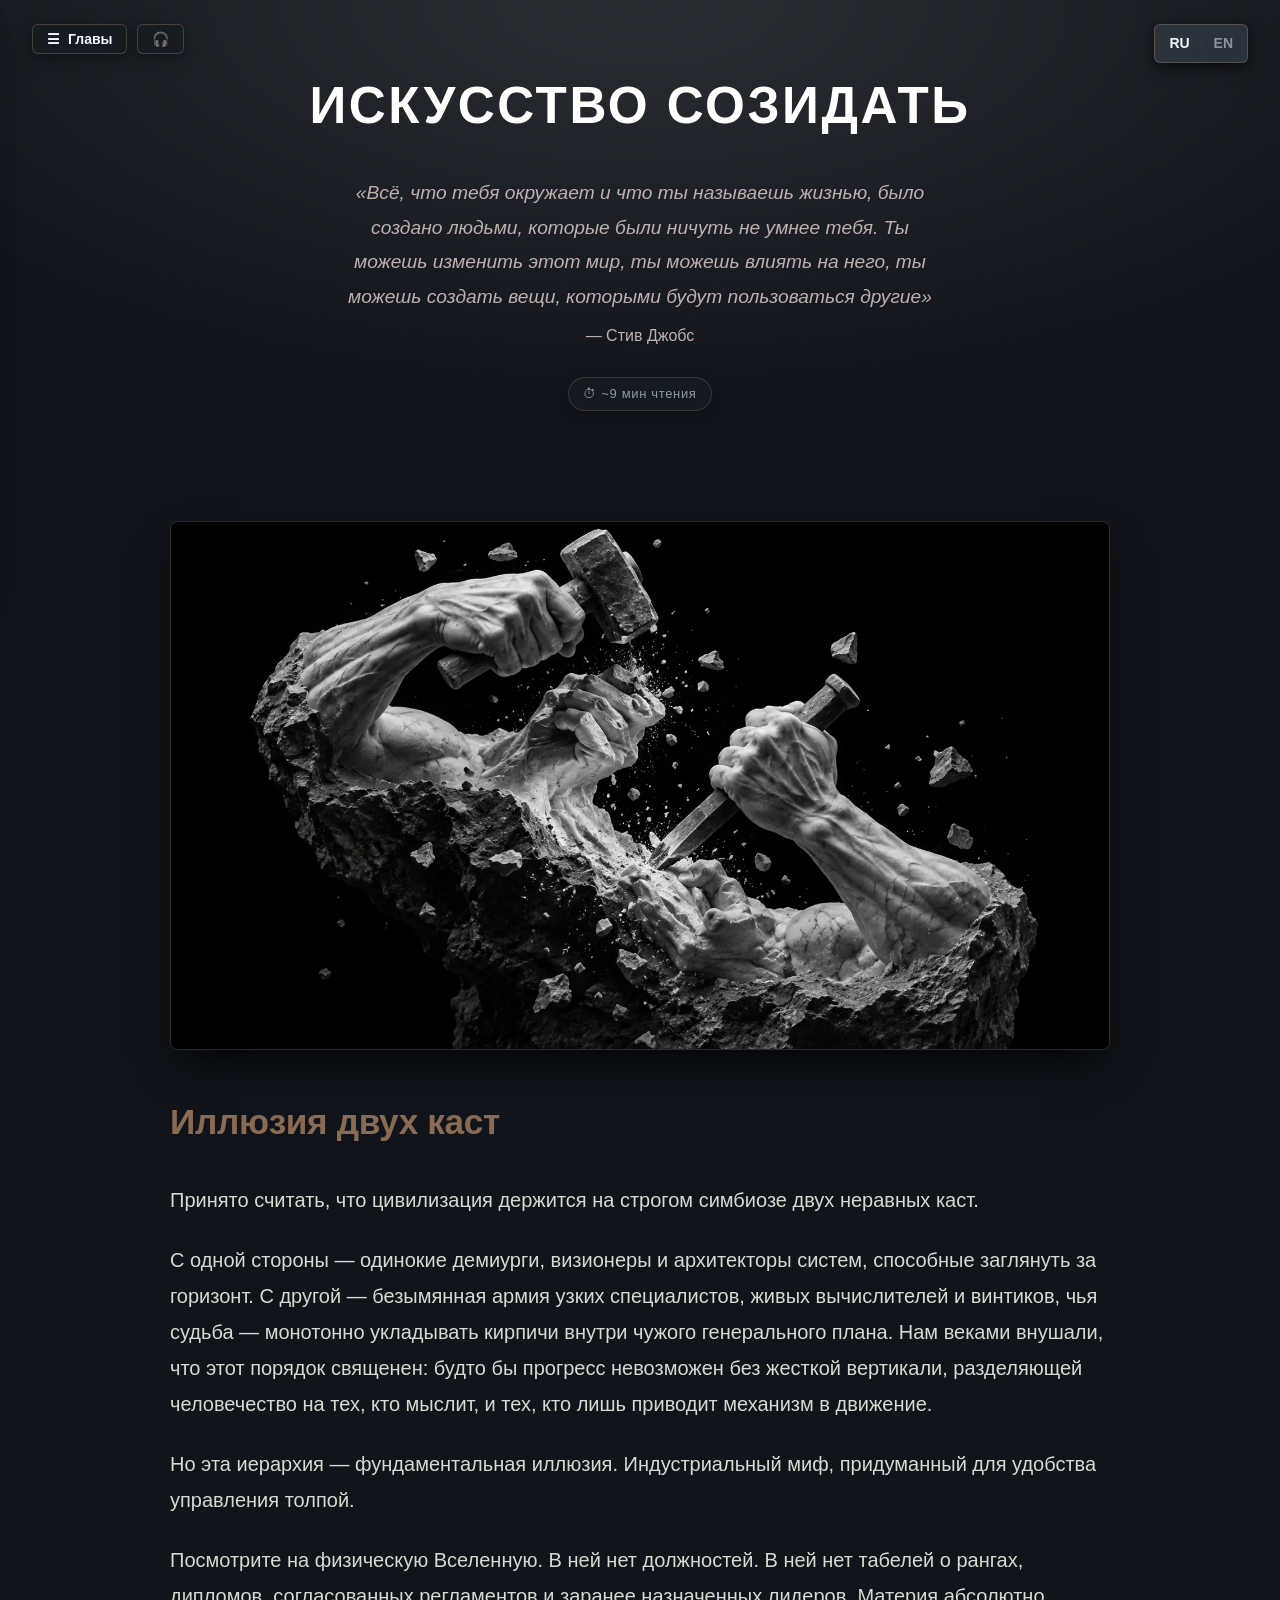
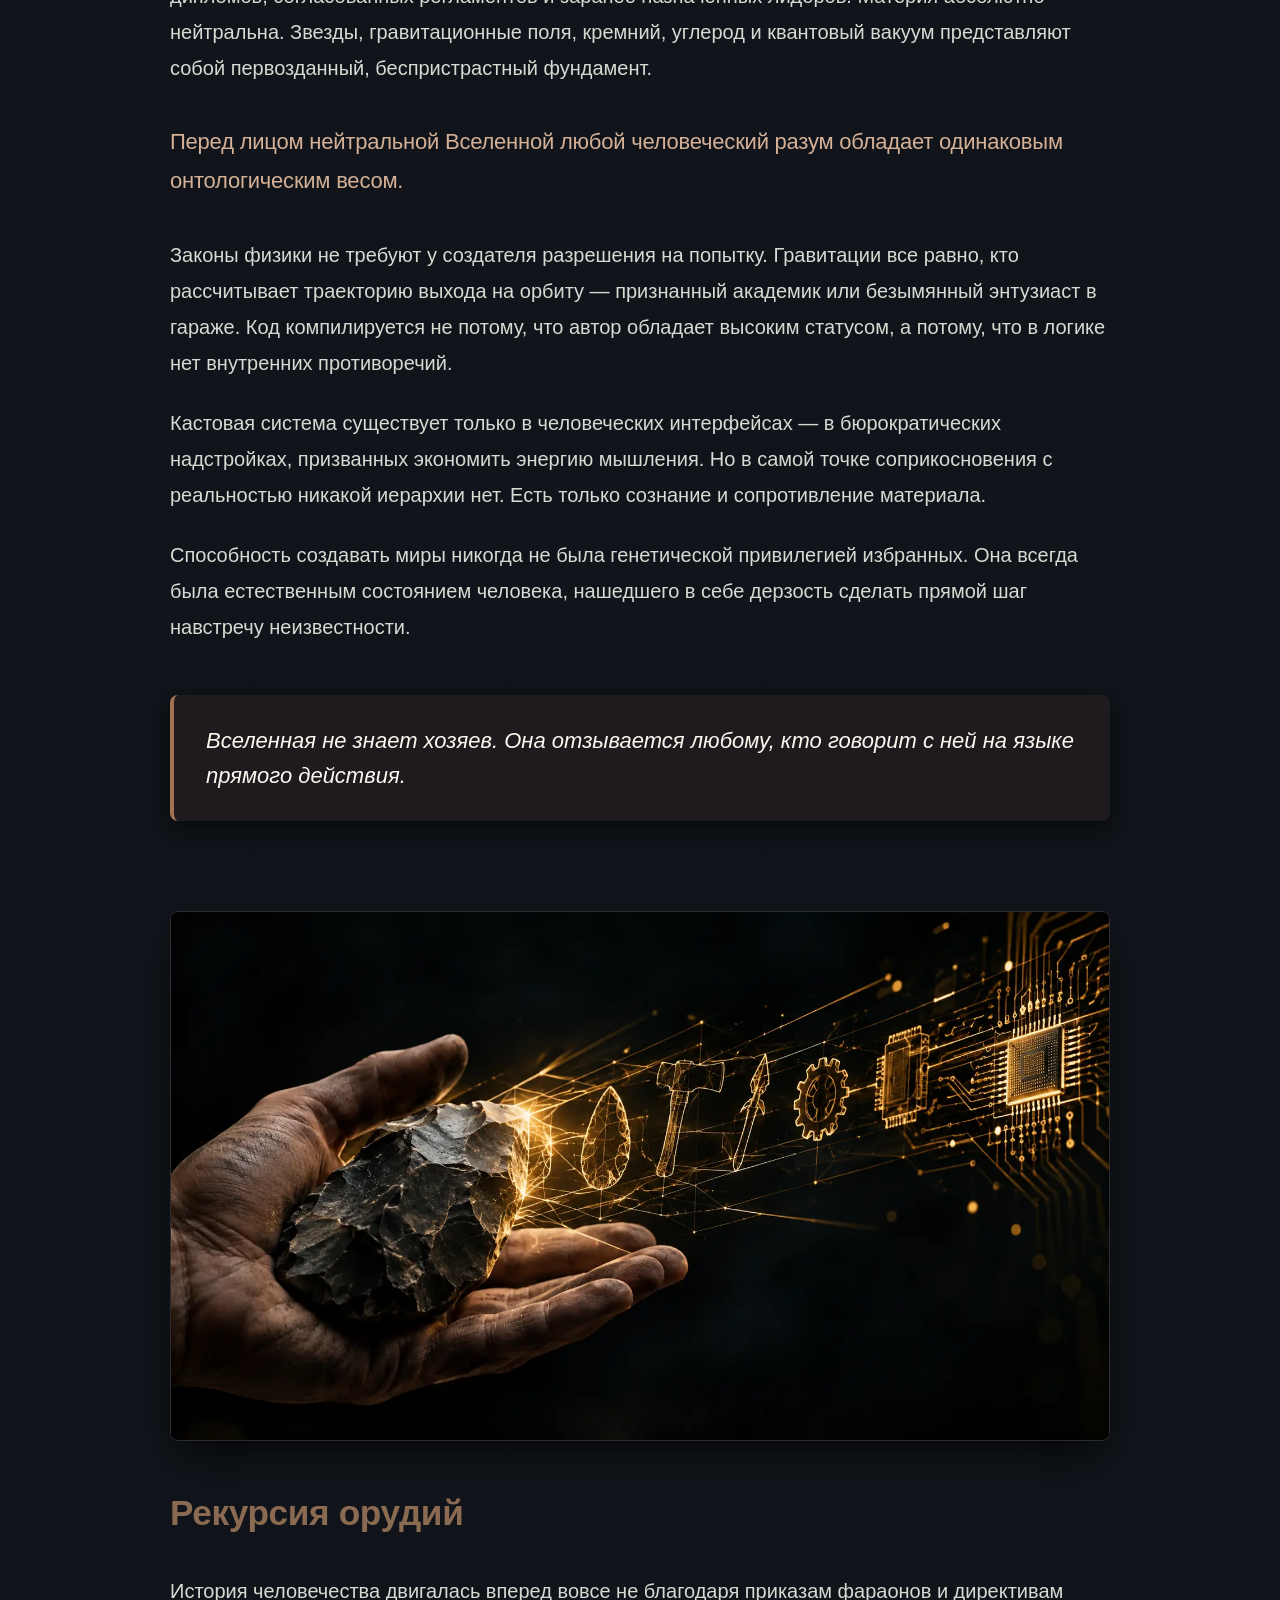
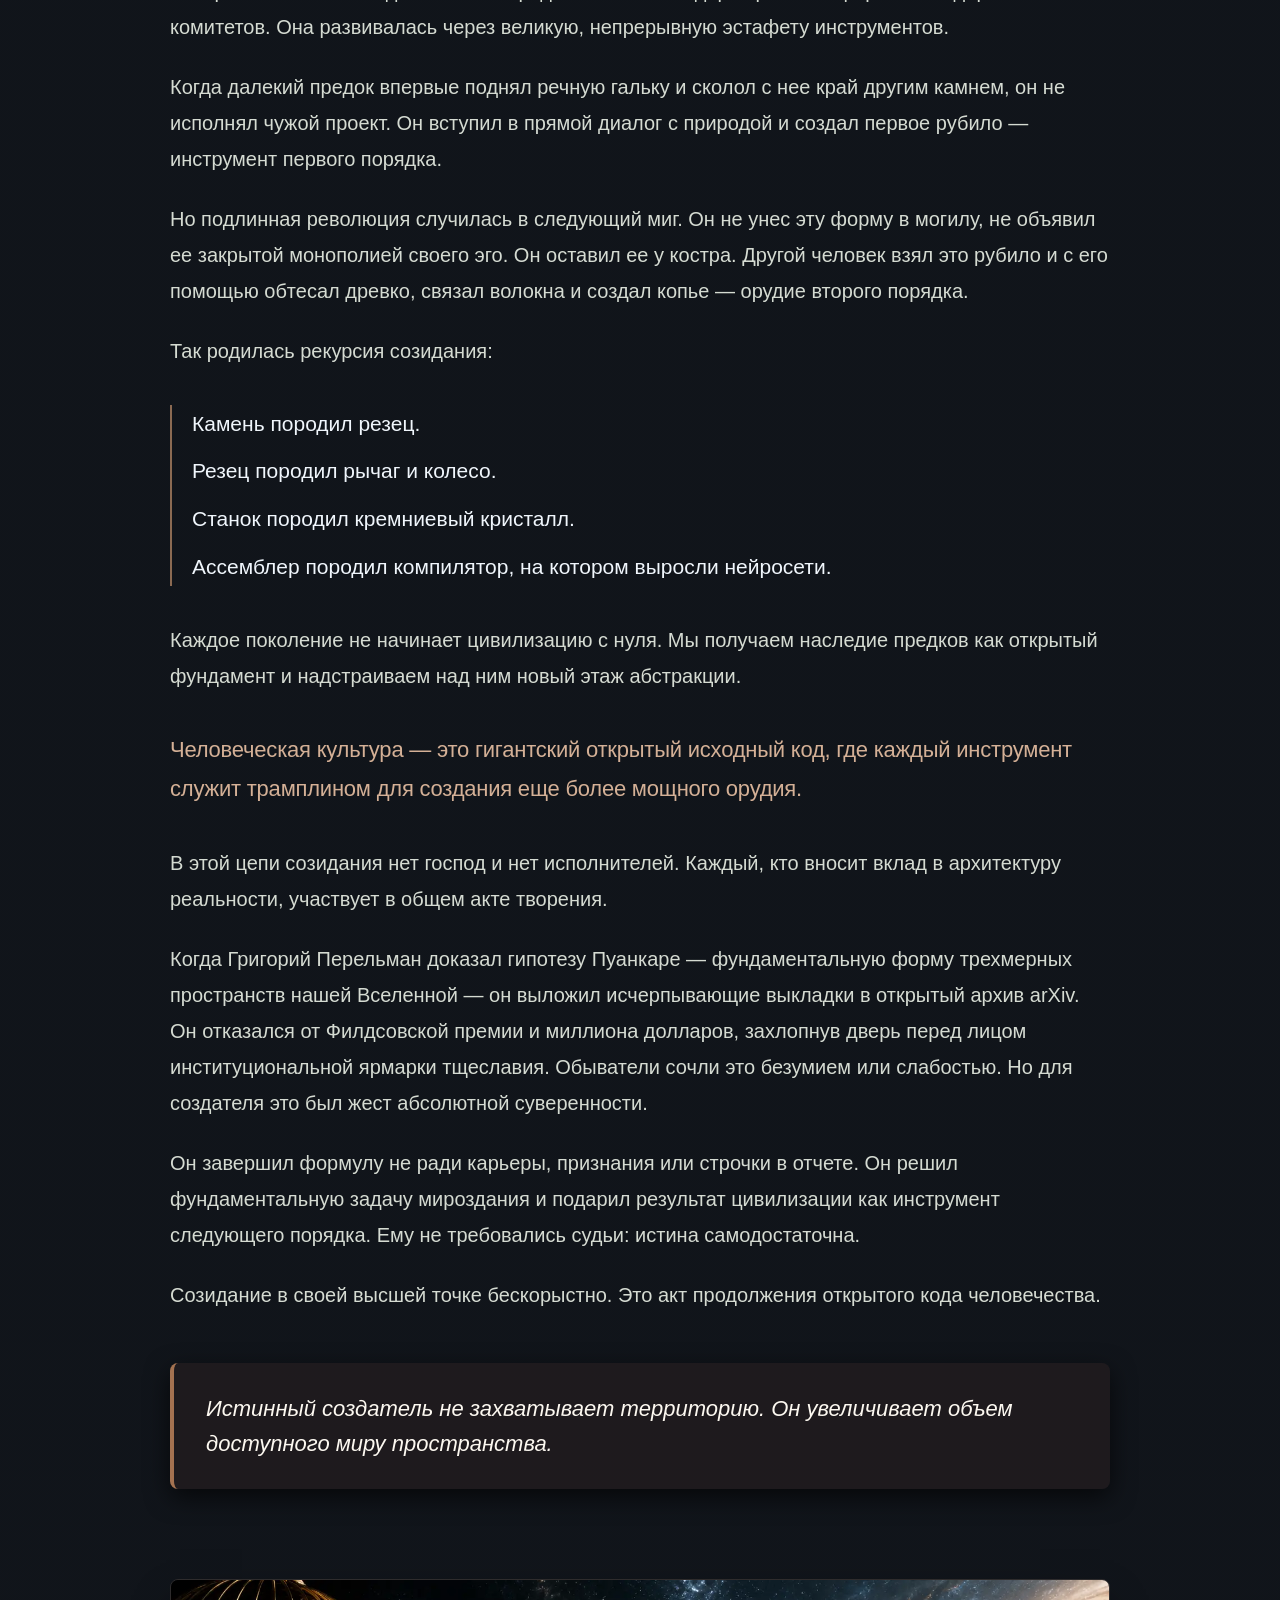
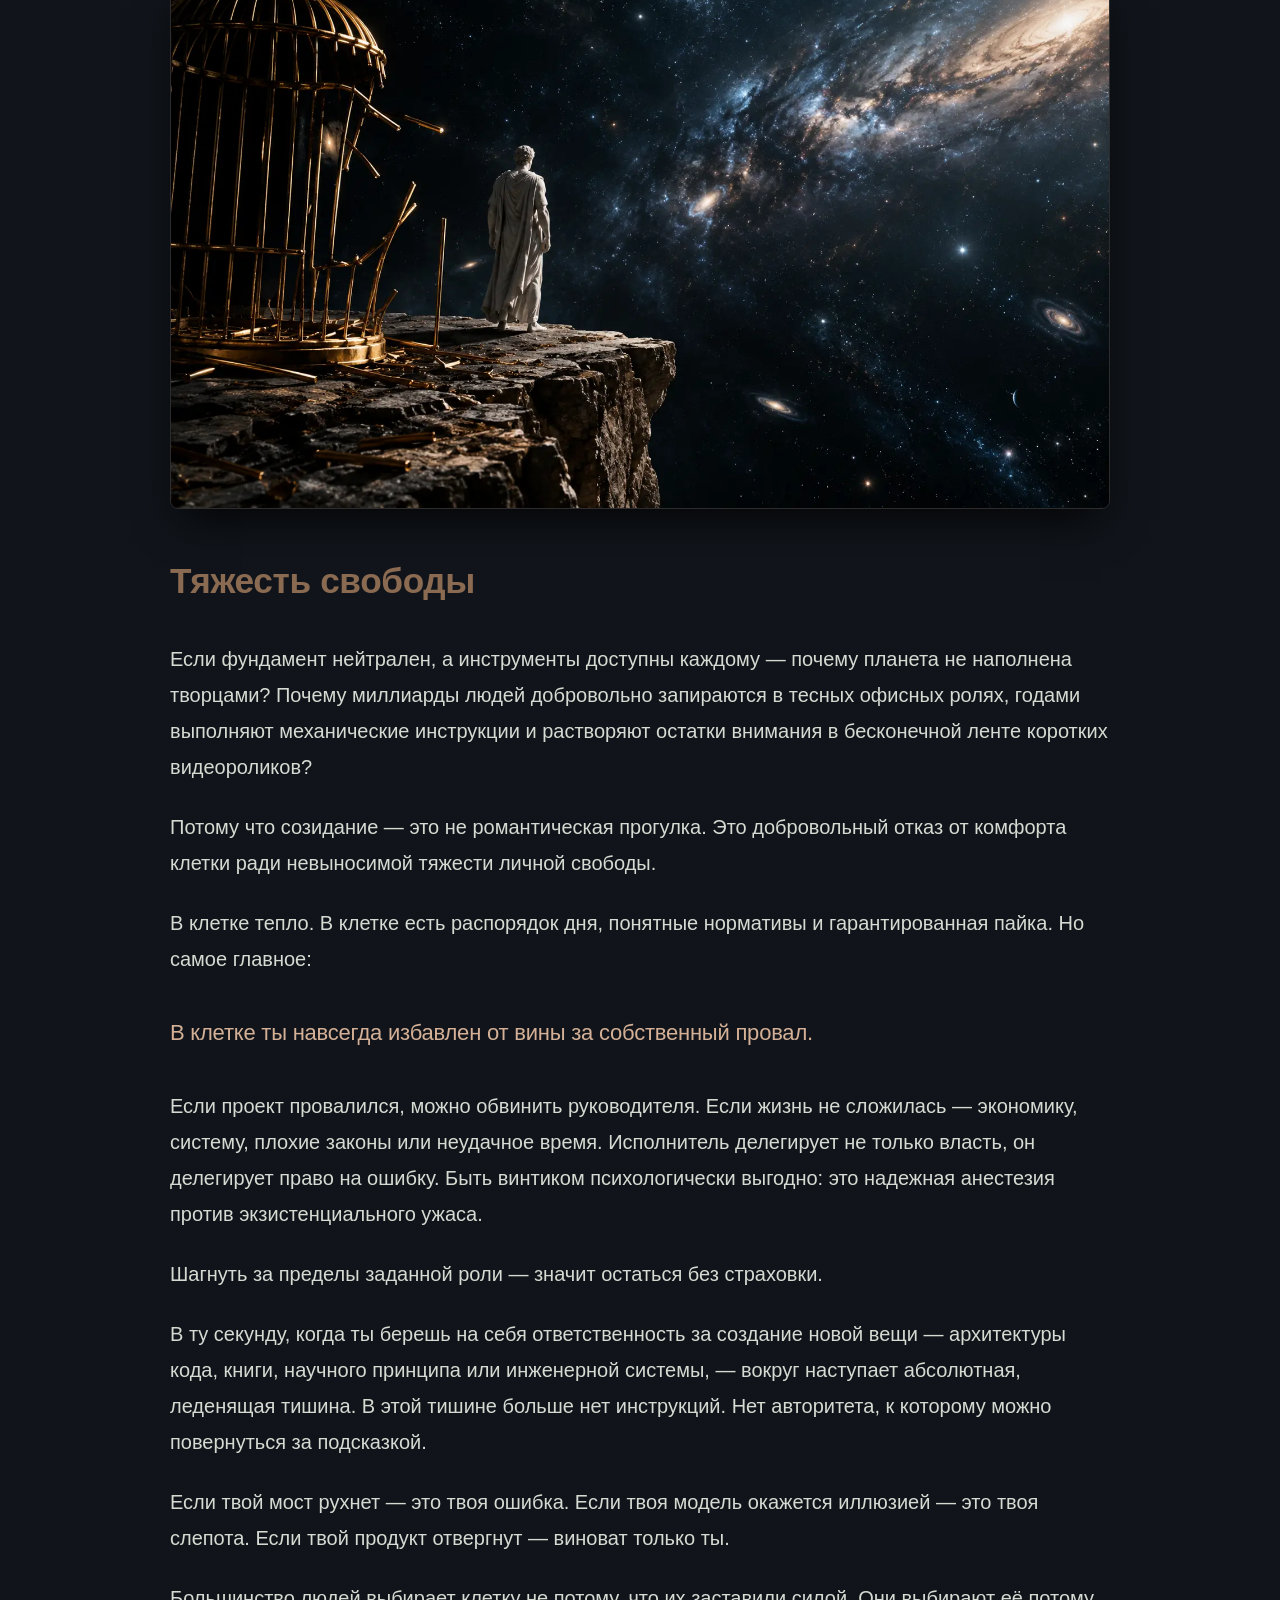
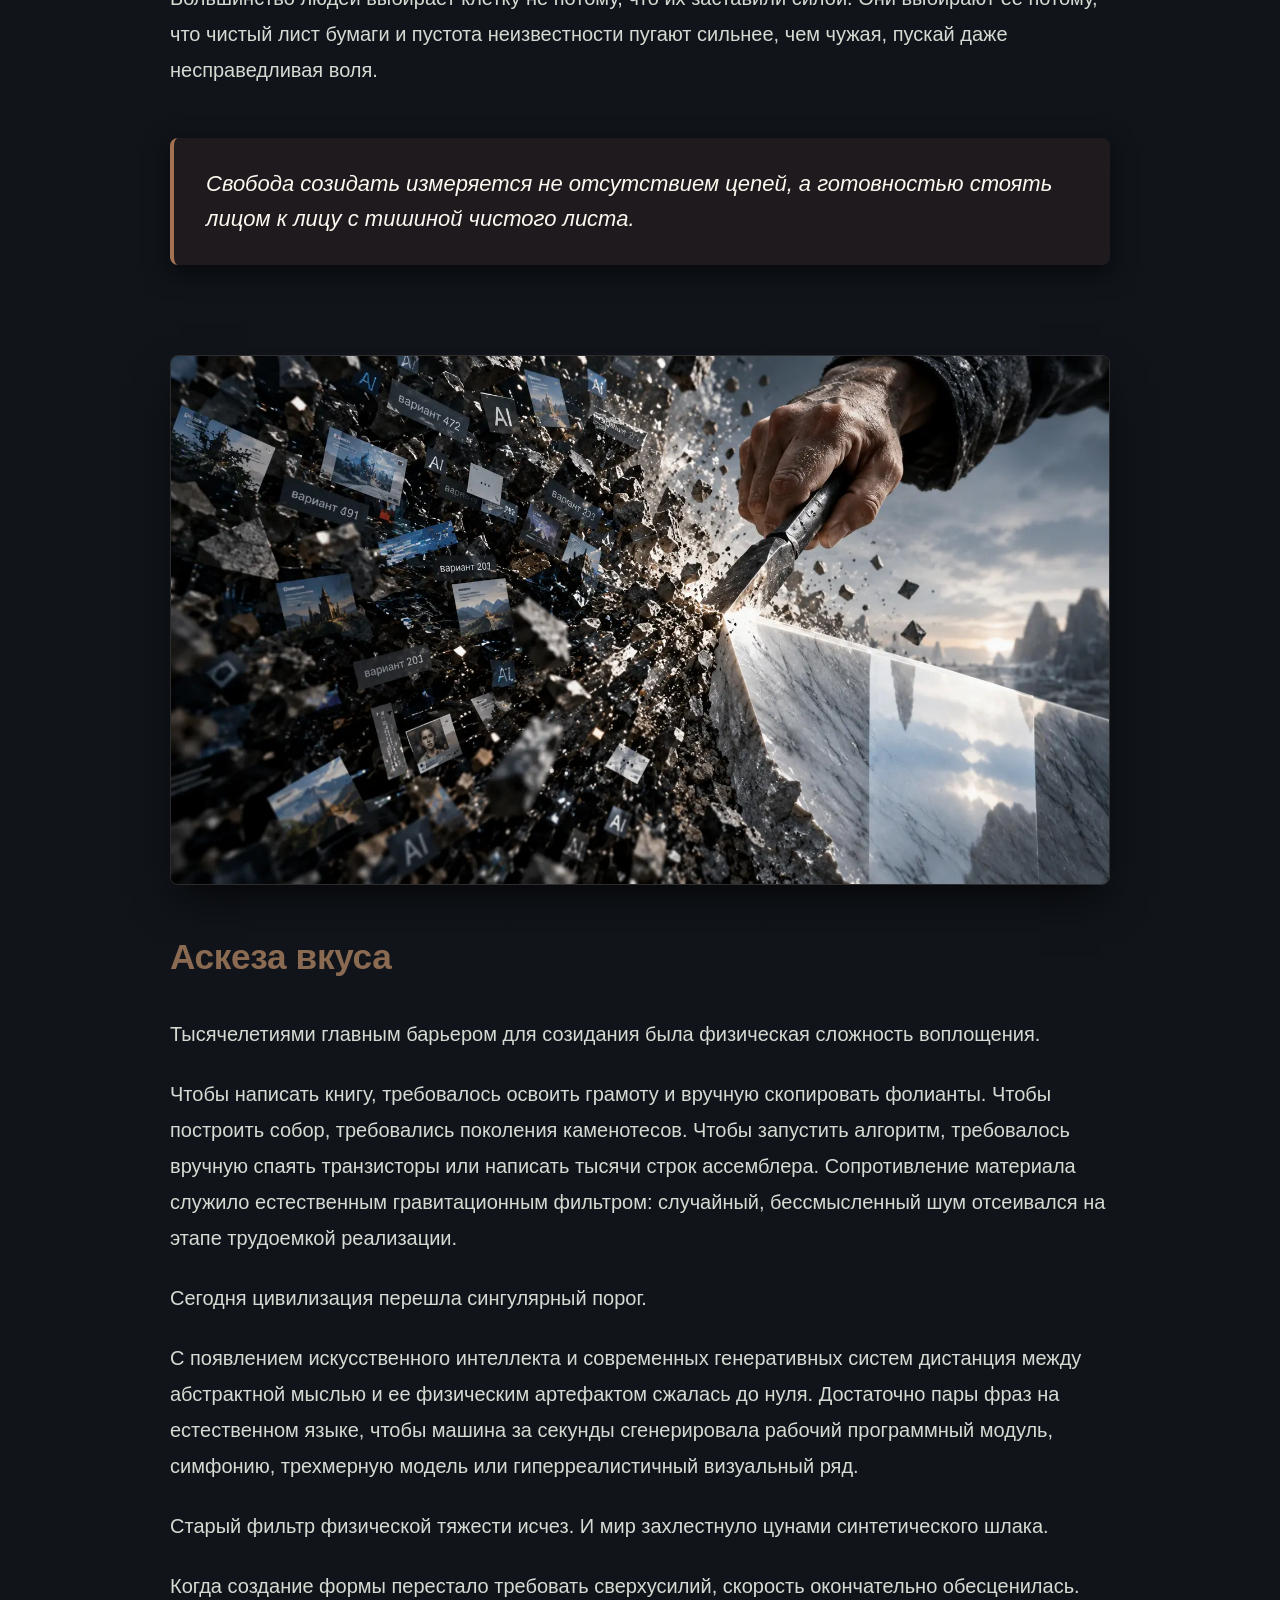
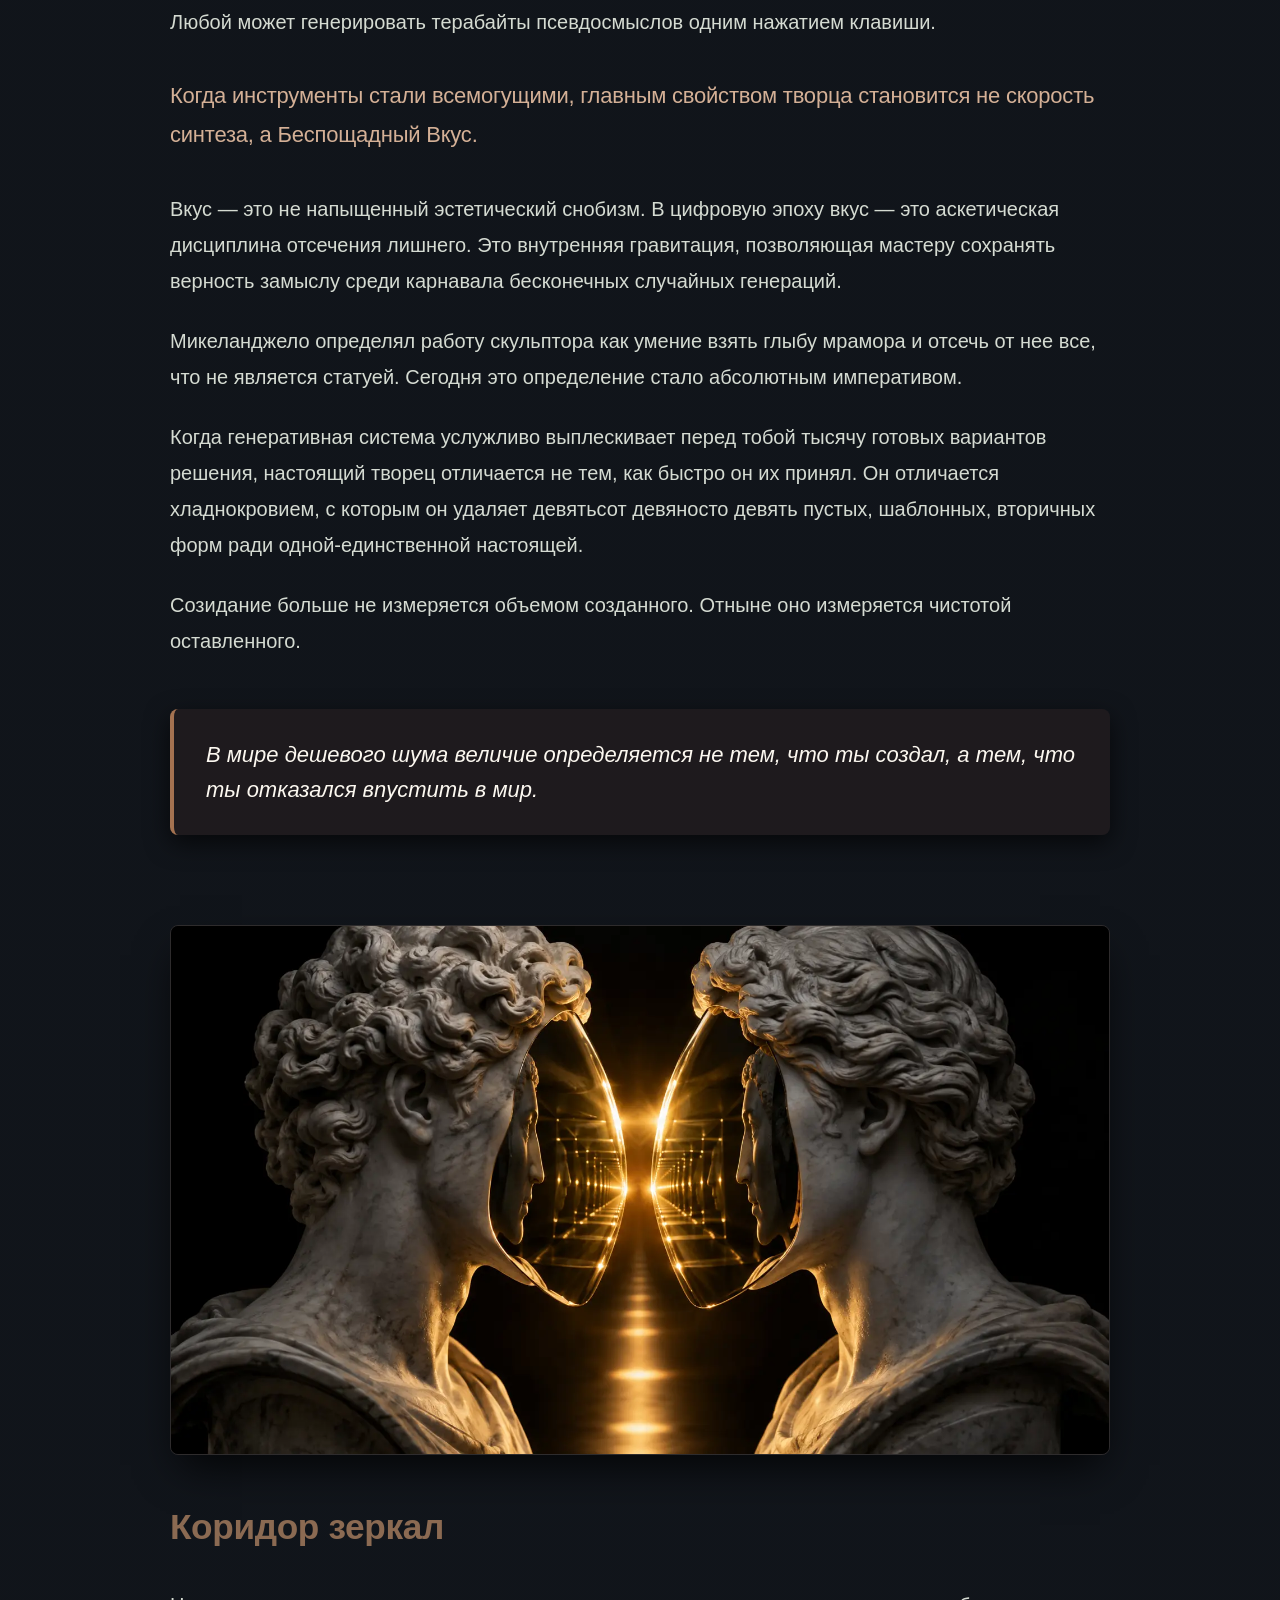
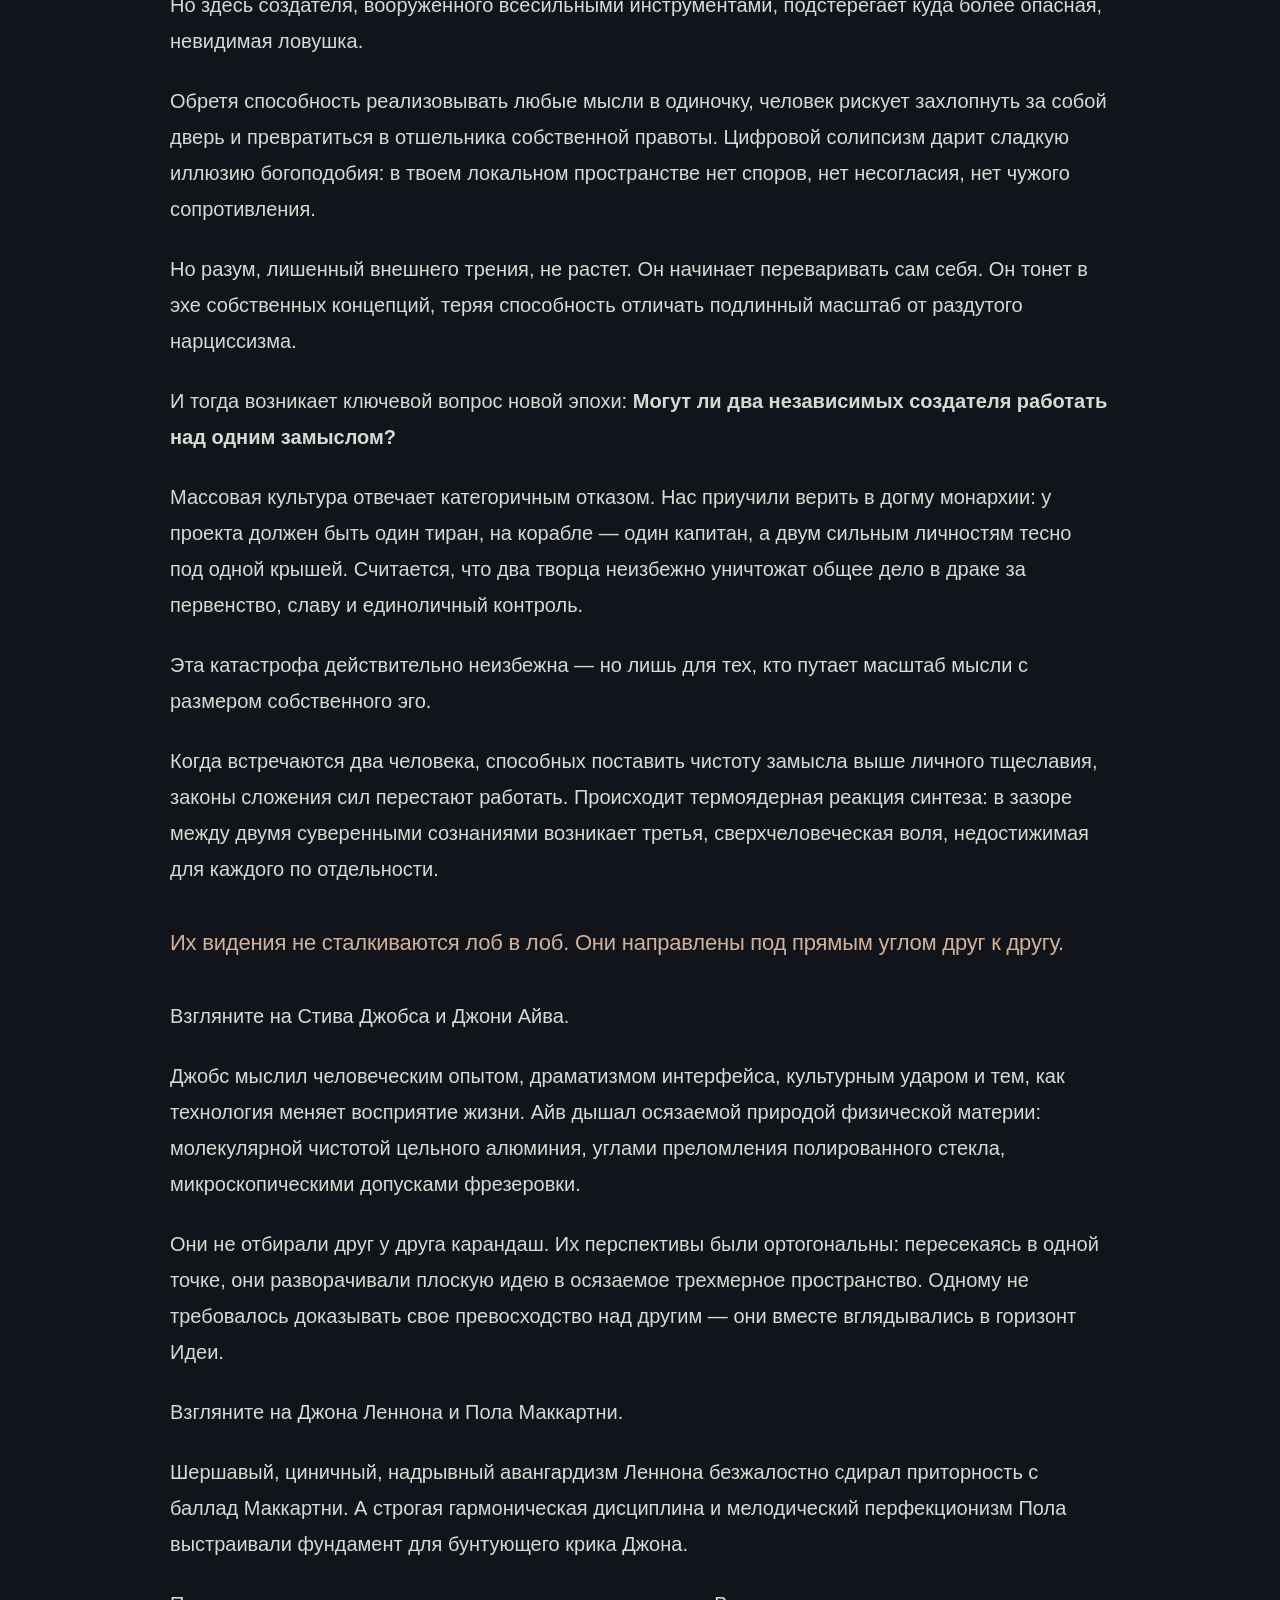
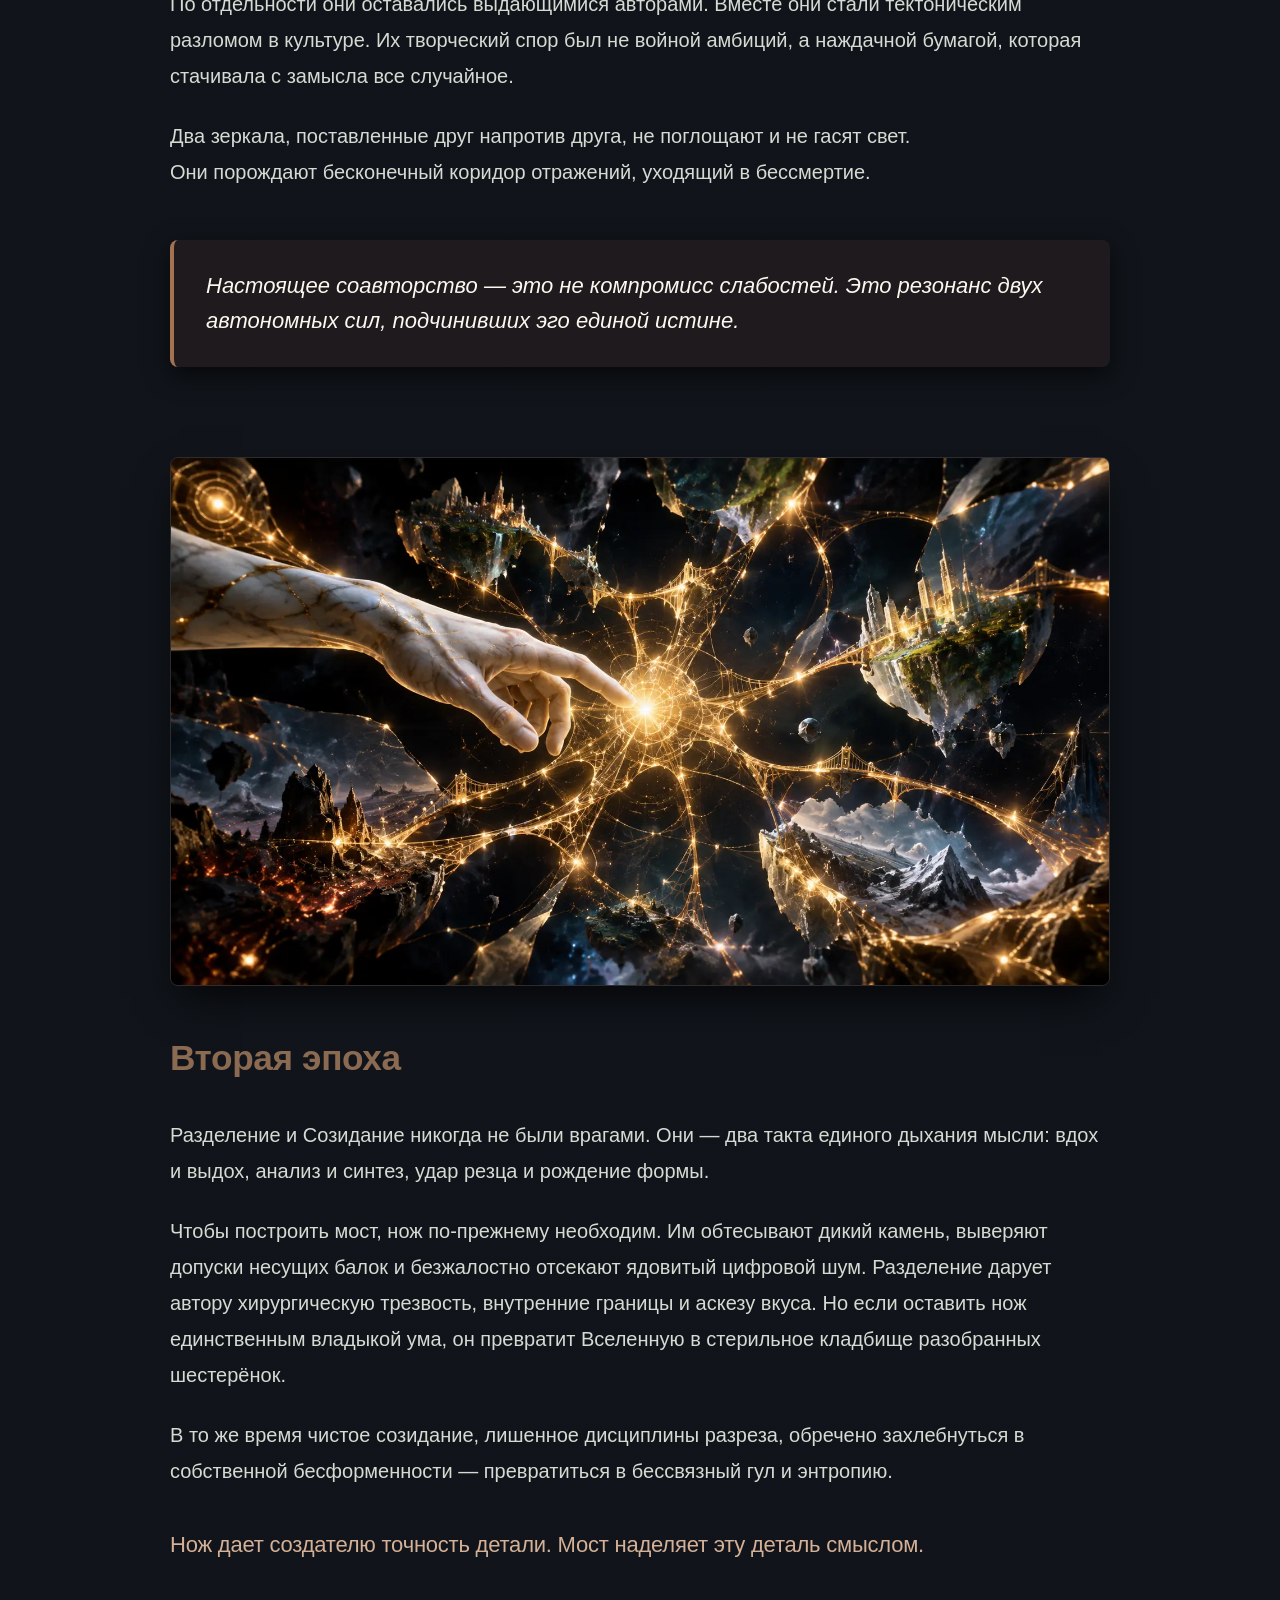
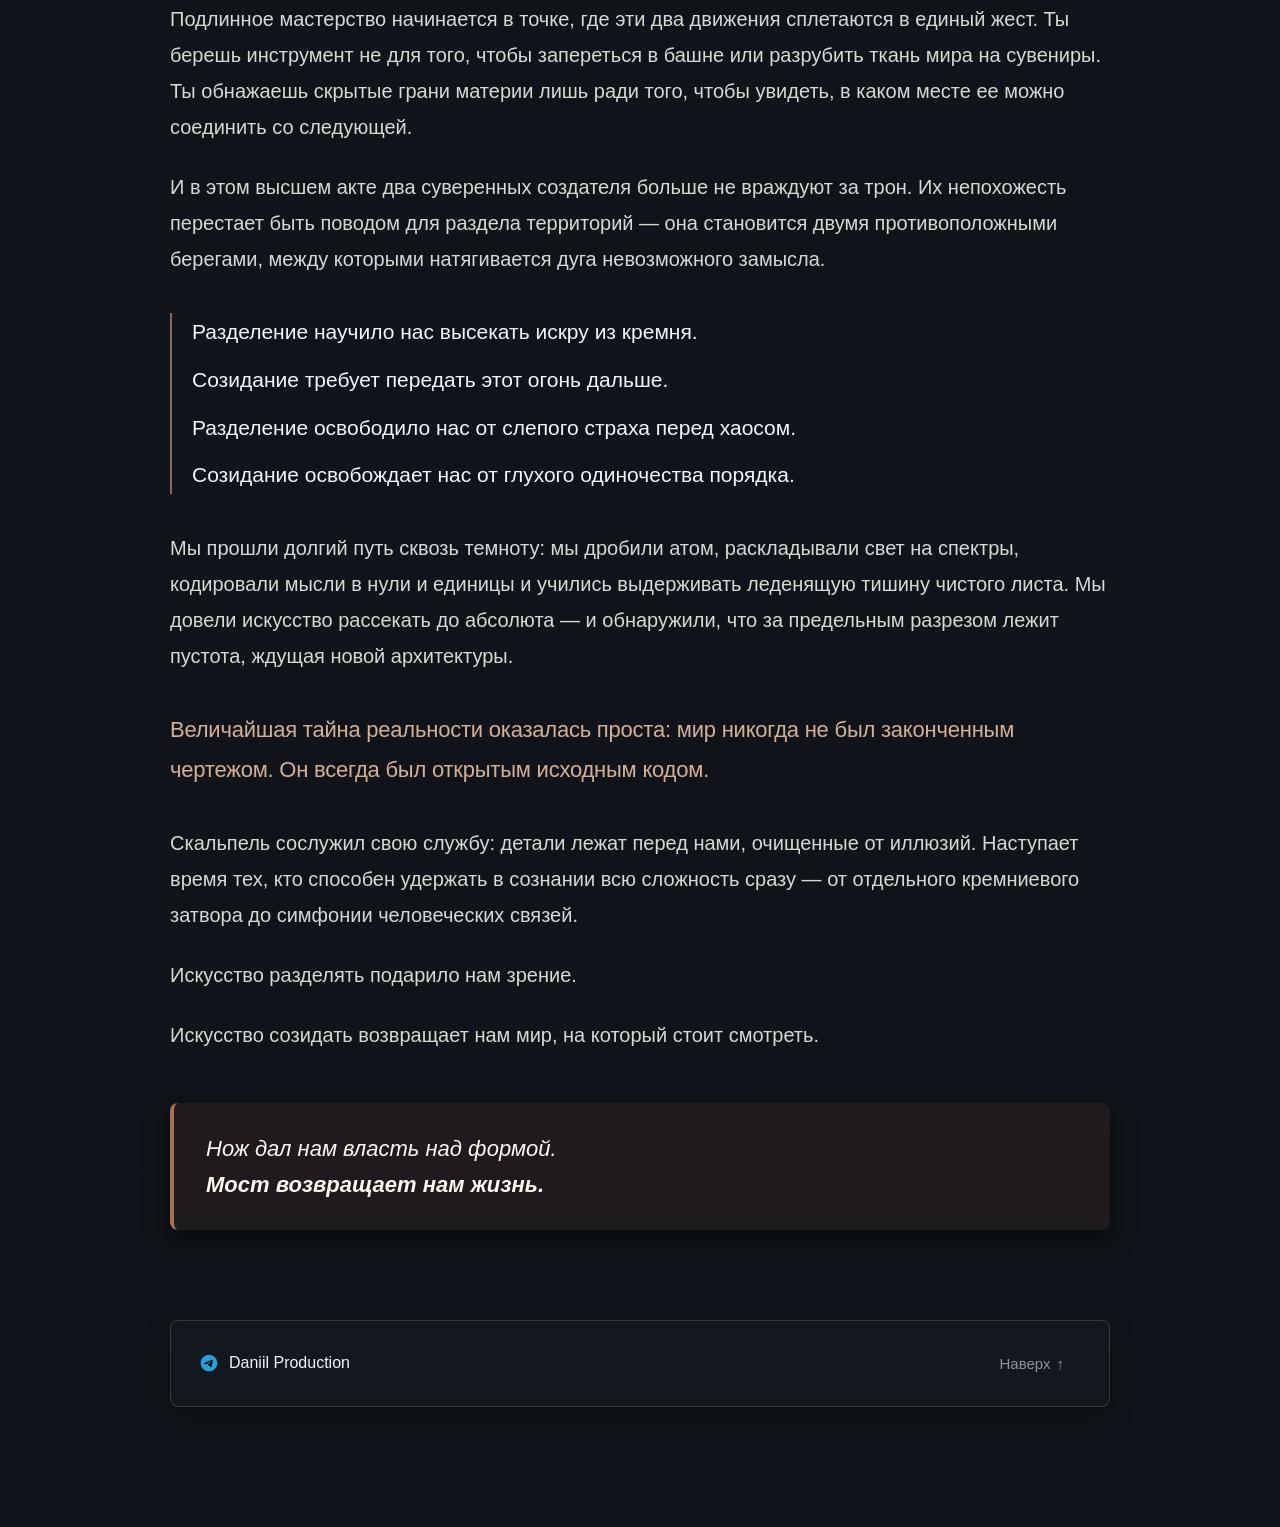
==== ru/index.html @ 05e1ab1a "Add files via upload" ====
<!DOCTYPE html>
<html lang="ru">
<head>
    <meta charset="UTF-8">
    <meta name="viewport" content="width=device-width, initial-scale=1.0">
    <meta name="description" content="Способность создавать миры никогда не была привилегией избранных. Она всегда была сущностью человека, решившегося сделать шаг.">
    <meta name="robots" content="index, follow">
    <meta name="yandex-verification" content="59affaaf15dfb2dc" />
    <meta property="og:title" content="Искусство созидать">
    <meta property="og:description" content="Способность создавать миры никогда не была привилегией избранных. Она всегда была сущностью человека, решившегося сделать шаг.">
    <meta property="og:type" content="website">
    <meta property="og:url" content="https://creation.daniilproduction.com/ru/">
    <meta property="og:image" content="https://creation.daniilproduction.com/img/1.png">
    <meta property="og:image:width" content="1024">
    <meta property="og:image:height" content="1024">

    <meta name="twitter:card" content="summary_large_image">
    <meta name="twitter:title" content="Искусство созидать">
    <meta name="twitter:description" content="Способность создавать миры никогда не была привилегией избранных. Она всегда была сущностью человека, решившегося сделать шаг.">
    <meta name="twitter:image" content="https://creation.daniilproduction.com/img/1.png">

    <title>Искусство созидать</title>
    <link rel="icon" href="/img/icon.svg" type="image/svg+xml">
    <link rel="stylesheet" href="/style.css">

    <link rel="canonical" href="https://creation.daniilproduction.com/ru/">
    <link rel="alternate" hreflang="ru" href="https://creation.daniilproduction.com/ru/">
    <link rel="alternate" hreflang="en" href="https://creation.daniilproduction.com/">
    <link rel="alternate" hreflang="x-default" href="https://creation.daniilproduction.com/">

    <script type="application/ld+json">
    {
        "@context": "https://schema.org",
        "@type": "Article",
        "headline": "Искусство созидать",
        "image": "https://creation.daniilproduction.com/img/1.png",
        "inLanguage": "ru",
        "author": {
            "@type": "Person",
            "name": "Daniil"
        },
        "publisher": {
            "@type": "Organization",
            "name": "Daniil Production"
        }
    }
    </script>
</head>

<body>
    <div class="top-controls-left">
        <button id="menu-toggle" class="menu-toggle-btn" aria-label="Open table of contents">
            <span class="menu-icon">☰</span>
            <span class="menu-text">Главы</span>
        </button>

        <button id="music-toggle" class="menu-toggle-btn audio-btn" aria-label="Open soundtrack">
            <span class="menu-icon">🎧</span>
        </button>
    </div>
    <div id="sidebar-overlay" class="sidebar-overlay"></div>
    <aside id="sidebar" class="sidebar-card">
        <div class="sidebar-header">
            <span class="sidebar-title">ОГЛАВЛЕНИЕ</span>
            <button id="menu-close" class="sidebar-close-btn">&times;</button>
        </div>
        
        <nav class="sidebar-nav">
            <a href="#chapter-1" class="sidebar-link">
                <span class="ch-num">1</span>
                <span class="ch-name">Иллюзия двух каст</span>
            </a>
            <a href="#chapter-2" class="sidebar-link">
                <span class="ch-num">2</span>
                <span class="ch-name">Рекурсия орудий</span>
            </a>
            <a href="#chapter-3" class="sidebar-link">
                <span class="ch-num">3</span>
                <span class="ch-name">Тяжесть свободы</span>
            </a>
            <a href="#chapter-4" class="sidebar-link">
                <span class="ch-num">4</span>
                <span class="ch-name">Аскеза вкуса</span>
            </a>
            <a href="#chapter-5" class="sidebar-link">
                <span class="ch-num">5</span>
                <span class="ch-name">Коридор зеркал</span>
            </a>
            <a href="#chapter-6" class="sidebar-link">
                <span class="ch-num">6</span>
                <span class="ch-name">Вторая эпоха</span>
            </a>
        </nav>
    </aside>

    <aside id="music-sidebar" class="sidebar-card">
        <div class="sidebar-header">
            <span class="sidebar-title">МУЗЫКА ДЛЯ ЧТЕНИЯ</span>
            <button id="music-close" class="sidebar-close-btn">&times;</button>
        </div>
        <div class="music-list">
            <div class="music-item active" data-index="0">
                <div class="music-item-info">
                    <span class="music-num">1</span>
                    <div>
                        <div class="music-name">Science Documentary</div>
                        <div class="music-author">leberch</div>
                    </div>
                </div>
                <span class="music-duration">2:04</span>
            </div>
            <div class="music-item" data-index="1">
                <div class="music-item-info">
                    <span class="music-num">2</span>
                    <div>
                        <div class="music-name">Atmosphere Documentary</div>
                        <div class="music-author">leberch</div>
                    </div>
                </div>
                <span class="music-duration">2:46</span>
            </div>
            <div class="music-item" data-index="2">
                <div class="music-item-info">
                    <span class="music-num">3</span>
                    <div>
                        <div class="music-name">Documentary</div>
                        <div class="music-author">leberch</div>
                    </div>
                </div>
                <span class="music-duration">2:30</span>
            </div>
            <div class="music-item" data-index="3">
                <div class="music-item-info">
                    <span class="music-num">4</span>
                    <div>
                        <div class="music-name">Ambient</div>
                        <div class="music-author">leberch</div>
                    </div>
                </div>
                <span class="music-duration">2:32</span>
            </div>
        </div>

        <div class="player-panel">
            <div class="player-time-row">
                <span id="player-current-time">0:00</span>
                <span id="player-total-time">2:04</span>
            </div>
            
            <input type="range" id="player-progress" class="player-slider" min="0" max="100" value="0" step="0.1">

            <div class="player-actions">
                <button id="player-play-btn" class="player-play-btn" aria-label="Play/Pause">▶</button>
            </div>
        </div>
    </aside>

    <div id="progress-bar"></div>
    <audio id="main-audio" preload="none"></audio>
    <div class="top-lang-switch">
        <a class="lang-btn active">RU</a>
        <span class="lang-divider">|</span>
        <a href="/" class="lang-btn">EN</a>
    </div>
    <header>
        <h1>ИСКУССТВО СОЗИДАТЬ</h1>
        <blockquote class="epigraph">
            <p class="epigraph-text">«Всё, что тебя окружает и что ты называешь жизнью, было создано людьми, которые были ничуть не умнее тебя. Ты можешь изменить этот мир, ты можешь влиять на него, ты можешь создать вещи, которыми будут пользоваться другие»</p>
            <cite class="epigraph-author">— Стив Джобс</cite>
        </blockquote>
        <div class="reading-meta">
            <span>⏱ ~9 мин чтения</span>
        </div>
    </header>

    <main class="container">
        <section class="chapter" id="chapter-1">
            <img src="/img/1.webp" alt="Иллюзия двух каст" class="chapter-img">
            <h2>Иллюзия двух каст</h2>
            <p>Принято считать, что цивилизация держится на строгом симбиозе двух неравных каст.</p>
            <p>С одной стороны — одинокие демиурги, визионеры и архитекторы систем, способные заглянуть за горизонт. С другой — безымянная армия узких специалистов, живых вычислителей и винтиков, чья судьба — монотонно укладывать кирпичи внутри чужого генерального плана. Нам веками внушали, что этот порядок священен: будто бы прогресс невозможен без жесткой вертикали, разделяющей человечество на тех, кто мыслит, и тех, кто лишь приводит механизм в движение.</p>
            <p>Но эта иерархия — фундаментальная иллюзия. Индустриальный миф, придуманный для удобства управления толпой.</p>
            <p>Посмотрите на физическую Вселенную. В ней нет должностей. В ней нет табелей о рангах, дипломов, согласованных регламентов и заранее назначенных лидеров. Материя абсолютно нейтральна. Звезды, гравитационные поля, кремний, углерод и квантовый вакуум представляют собой первозданный, беспристрастный фундамент.</p>
            <p class="highlight">Перед лицом нейтральной Вселенной любой человеческий разум обладает одинаковым онтологическим весом.</p>
            <p>Законы физики не требуют у создателя разрешения на попытку. Гравитации все равно, кто рассчитывает траекторию выхода на орбиту — признанный академик или безымянный энтузиаст в гараже. Код компилируется не потому, что автор обладает высоким статусом, а потому, что в логике нет внутренних противоречий.</p>
            <p>Кастовая система существует только в человеческих интерфейсах — в бюрократических надстройках, призванных экономить энергию мышления. Но в самой точке соприкосновения с реальностью никакой иерархии нет. Есть только сознание и сопротивление материала.</p>
            <p>Способность создавать миры никогда не была генетической привилегией избранных. Она всегда была естественным состоянием человека, нашедшего в себе дерзость сделать прямой шаг навстречу неизвестности.</p>
            <blockquote class="manifesto">
                <p>Вселенная не знает хозяев. Она отзывается любому, кто говорит с ней на языке прямого действия.</p>
            </blockquote>
        </section>

        <section class="chapter" id="chapter-2">
            <img src="/img/2.webp" alt="Рекурсия орудий" class="chapter-img">
            <h2>Рекурсия орудий</h2>
            <p>История человечества двигалась вперед вовсе не благодаря приказам фараонов и директивам комитетов. Она развивалась через великую, непрерывную эстафету инструментов.</p>
            <p>Когда далекий предок впервые поднял речную гальку и сколол с нее край другим камнем, он не исполнял чужой проект. Он вступил в прямой диалог с природой и создал первое рубило — инструмент первого порядка.</p>
            <p>Но подлинная революция случилась в следующий миг. Он не унес эту форму в могилу, не объявил ее закрытой монополией своего эго. Он оставил ее у костра. Другой человек взял это рубило и с его помощью обтесал древко, связал волокна и создал копье — орудие второго порядка.</p>
            <p>Так родилась рекурсия созидания:</p>
            <div class="rhythm-block">
                <p>Камень породил резец.</p>
                <p>Резец породил рычаг и колесо.</p>
                <p>Станок породил кремниевый кристалл.</p>
                <p>Ассемблер породил компилятор, на котором выросли нейросети.</p>
            </div>
            <p>Каждое поколение не начинает цивилизацию с нуля. Мы получаем наследие предков как открытый фундамент и надстраиваем над ним новый этаж абстракции.</p>
            <p class="highlight">Человеческая культура — это гигантский открытый исходный код, где каждый инструмент служит трамплином для создания еще более мощного орудия.</p>
            <p>В этой цепи созидания нет господ и нет исполнителей. Каждый, кто вносит вклад в архитектуру реальности, участвует в общем акте творения.</p>
            <p>Когда Григорий Перельман доказал гипотезу Пуанкаре — фундаментальную форму трехмерных пространств нашей Вселенной — он выложил исчерпывающие выкладки в открытый архив arXiv. Он отказался от Филдсовской премии и миллиона долларов, захлопнув дверь перед лицом институциональной ярмарки тщеславия. Обыватели сочли это безумием или слабостью. Но для создателя это был жест абсолютной суверенности.</p>
            <p>Он завершил формулу не ради карьеры, признания или строчки в отчете. Он решил фундаментальную задачу мироздания и подарил результат цивилизации как инструмент следующего порядка. Ему не требовались судьи: истина самодостаточна.</p>
            <p>Созидание в своей высшей точке бескорыстно. Это акт продолжения открытого кода человечества.</p>
            <blockquote class="manifesto">
                <p>Истинный создатель не захватывает территорию. Он увеличивает объем доступного миру пространства.</p>
            </blockquote>
        </section>

        <section class="chapter" id="chapter-3">
            <img src="/img/3.webp" alt="Тяжесть свободы" class="chapter-img">
            <h2>Тяжесть свободы</h2>
            <p>Если фундамент нейтрален, а инструменты доступны каждому — почему планета не наполнена творцами? Почему миллиарды людей добровольно запираются в тесных офисных ролях, годами выполняют механические инструкции и растворяют остатки внимания в бесконечной ленте коротких видеороликов?</p>
            <p>Потому что созидание — это не романтическая прогулка. Это добровольный отказ от комфорта клетки ради невыносимой тяжести личной свободы.</p>
            <p>В клетке тепло. В клетке есть распорядок дня, понятные нормативы и гарантированная пайка. Но самое главное:</p>
            <p class="highlight">В клетке ты навсегда избавлен от вины за собственный провал.</p>
            <p>Если проект провалился, можно обвинить руководителя. Если жизнь не сложилась — экономику, систему, плохие законы или неудачное время. Исполнитель делегирует не только власть, он делегирует право на ошибку. Быть винтиком психологически выгодно: это надежная анестезия против экзистенциального ужаса.</p>
            <p>Шагнуть за пределы заданной роли — значит остаться без страховки.</p>
            <p>В ту секунду, когда ты берешь на себя ответственность за создание новой вещи — архитектуры кода, книги, научного принципа или инженерной системы, — вокруг наступает абсолютная, леденящая тишина. В этой тишине больше нет инструкций. Нет авторитета, к которому можно повернуться за подсказкой.</p>
            <p>Если твой мост рухнет — это твоя ошибка. Если твоя модель окажется иллюзией — это твоя слепота. Если твой продукт отвергнут — виноват только ты.</p>
            <p>Большинство людей выбирает клетку не потому, что их заставили силой. Они выбирают её потому, что чистый лист бумаги и пустота неизвестности пугают сильнее, чем чужая, пускай даже несправедливая воля.</p>
            <blockquote class="manifesto">
                <p>Свобода созидать измеряется не отсутствием цепей, а готовностью стоять лицом к лицу с тишиной чистого листа.</p>
            </blockquote>
        </section>

        <section class="chapter" id="chapter-4">
            <img src="/img/4.webp" alt="Аскеза вкуса" class="chapter-img">
            <h2>Аскеза вкуса</h2>
            <p>Тысячелетиями главным барьером для созидания была физическая сложность воплощения.</p>
            <p>Чтобы написать книгу, требовалось освоить грамоту и вручную скопировать фолианты. Чтобы построить собор, требовались поколения каменотесов. Чтобы запустить алгоритм, требовалось вручную спаять транзисторы или написать тысячи строк ассемблера. Сопротивление материала служило естественным гравитационным фильтром: случайный, бессмысленный шум отсеивался на этапе трудоемкой реализации.</p>
            <p>Сегодня цивилизация перешла сингулярный порог.</p>
            <p>С появлением искусственного интеллекта и современных генеративных систем дистанция между абстрактной мыслью и ее физическим артефактом сжалась до нуля. Достаточно пары фраз на естественном языке, чтобы машина за секунды сгенерировала рабочий программный модуль, симфонию, трехмерную модель или гиперреалистичный визуальный ряд.</p>
            <p>Старый фильтр физической тяжести исчез. И мир захлестнуло цунами синтетического шлака.</p>
            <p>Когда создание формы перестало требовать сверхусилий, скорость окончательно обесценилась. Любой может генерировать терабайты псевдосмыслов одним нажатием клавиши.</p>
            <p class="highlight">Когда инструменты стали всемогущими, главным свойством творца становится не скорость синтеза, а Беспощадный Вкус.</p>
            <p>Вкус — это не напыщенный эстетический снобизм. В цифровую эпоху вкус — это аскетическая дисциплина отсечения лишнего. Это внутренняя гравитация, позволяющая мастеру сохранять верность замыслу среди карнавала бесконечных случайных генераций.</p>
            <p>Микеланджело определял работу скульптора как умение взять глыбу мрамора и отсечь от нее все, что не является статуей. Сегодня это определение стало абсолютным императивом.</p>
            <p>Когда генеративная система услужливо выплескивает перед тобой тысячу готовых вариантов решения, настоящий творец отличается не тем, как быстро он их принял. Он отличается хладнокровием, с которым он удаляет девятьсот девяносто девять пустых, шаблонных, вторичных форм ради одной-единственной настоящей.</p>
            <p>Созидание больше не измеряется объемом созданного. Отныне оно измеряется чистотой оставленного.</p>
            <blockquote class="manifesto">
                <p>В мире дешевого шума величие определяется не тем, что ты создал, а тем, что ты отказался впустить в мир.</p>
            </blockquote>
        </section>

        <section class="chapter" id="chapter-5">
            <img src="/img/5.webp" alt="Коридор зеркал" class="chapter-img">
            <h2>Коридор зеркал</h2>
            <p>Но здесь создателя, вооруженного всесильными инструментами, подстерегает куда более опасная, невидимая ловушка.</p>
            <p>Обретя способность реализовывать любые мысли в одиночку, человек рискует захлопнуть за собой дверь и превратиться в отшельника собственной правоты. Цифровой солипсизм дарит сладкую иллюзию богоподобия: в твоем локальном пространстве нет споров, нет несогласия, нет чужого сопротивления.</p>
            <p>Но разум, лишенный внешнего трения, не растет. Он начинает переваривать сам себя. Он тонет в эхе собственных концепций, теряя способность отличать подлинный масштаб от раздутого нарциссизма.</p>
            <p>И тогда возникает ключевой вопрос новой эпохи: <strong>Могут ли два независимых создателя работать над одним замыслом?</strong></p>
            <p>Массовая культура отвечает категоричным отказом. Нас приучили верить в догму монархии: у проекта должен быть один тиран, на корабле — один капитан, а двум сильным личностям тесно под одной крышей. Считается, что два творца неизбежно уничтожат общее дело в драке за первенство, славу и единоличный контроль.</p>
            <p>Эта катастрофа действительно неизбежна — но лишь для тех, кто путает масштаб мысли с размером собственного эго.</p>
            <p>Когда встречаются два человека, способных поставить чистоту замысла выше личного тщеславия, законы сложения сил перестают работать. Происходит термоядерная реакция синтеза: в зазоре между двумя суверенными сознаниями возникает третья, сверхчеловеческая воля, недостижимая для каждого по отдельности.</p>
            <p class="highlight">Их видения не сталкиваются лоб в лоб. Они направлены под прямым углом друг к другу.</p>
            <p>Взгляните на Стива Джобса и Джони Айва.</p>
            <p>Джобс мыслил человеческим опытом, драматизмом интерфейса, культурным ударом и тем, как технология меняет восприятие жизни. Айв дышал осязаемой природой физической материи: молекулярной чистотой цельного алюминия, углами преломления полированного стекла, микроскопическими допусками фрезеровки.</p>
            <p>Они не отбирали друг у друга карандаш. Их перспективы были ортогональны: пересекаясь в одной точке, они разворачивали плоскую идею в осязаемое трехмерное пространство. Одному не требовалось доказывать свое превосходство над другим — они вместе вглядывались в горизонт Идеи.</p>
            <p>Взгляните на Джона Леннона и Пола Маккартни.</p>
            <p>Шершавый, циничный, надрывный авангардизм Леннона безжалостно сдирал приторность с баллад Маккартни. А строгая гармоническая дисциплина и мелодический перфекционизм Пола выстраивали фундамент для бунтующего крика Джона.</p>
            <p>По отдельности они оставались выдающимися авторами. Вместе они стали тектоническим разломом в культуре. Их творческий спор был не войной амбиций, а наждачной бумагой, которая стачивала с замысла все случайное.</p>
            <p>Два зеркала, поставленные друг напротив друга, не поглощают и не гасят свет.<br>Они порождают бесконечный коридор отражений, уходящий в бессмертие.</p>
            <blockquote class="manifesto">
                <p>Настоящее соавторство — это не компромисс слабостей. Это резонанс двух автономных сил, подчинивших эго единой истине.</p>
            </blockquote>
        </section>

        <section class="chapter" id="chapter-6">
            <img src="/img/6.webp" alt="Вторая эпоха" class="chapter-img">
            <h2>Вторая эпоха</h2>
            <p>Разделение и Созидание никогда не были врагами. Они — два такта единого дыхания мысли: вдох и выдох, анализ и синтез, удар резца и рождение формы.</p>
            <p>Чтобы построить мост, нож по-прежнему необходим. Им обтесывают дикий камень, выверяют допуски несущих балок и безжалостно отсекают ядовитый цифровой шум. Разделение дарует автору хирургическую трезвость, внутренние границы и аскезу вкуса. Но если оставить нож единственным владыкой ума, он превратит Вселенную в стерильное кладбище разобранных шестерёнок.</p>
            <p>В то же время чистое созидание, лишенное дисциплины разреза, обречено захлебнуться в собственной бесформенности — превратиться в бессвязный гул и энтропию.</p>
            <p class="highlight">Нож дает создателю точность детали. Мост наделяет эту деталь смыслом.</p>
            <p>Подлинное мастерство начинается в точке, где эти два движения сплетаются в единый жест. Ты берешь инструмент не для того, чтобы запереться в башне или разрубить ткань мира на сувениры. Ты обнажаешь скрытые грани материи лишь ради того, чтобы увидеть, в каком месте ее можно соединить со следующей.</p>
            <p>И в этом высшем акте два суверенных создателя больше не враждуют за трон. Их непохожесть перестает быть поводом для раздела территорий — она становится двумя противоположными берегами, между которыми натягивается дуга невозможного замысла.</p>
            <div class="rhythm-block">
                <p>Разделение научило нас высекать искру из кремня.</p>
                <p>Созидание требует передать этот огонь дальше.</p>
                <p>Разделение освободило нас от слепого страха перед хаосом.</p>
                <p>Созидание освобождает нас от глухого одиночества порядка.</p>
            </div>
            <p>Мы прошли долгий путь сквозь темноту: мы дробили атом, раскладывали свет на спектры, кодировали мысли в нули и единицы и учились выдерживать леденящую тишину чистого листа. Мы довели искусство рассекать до абсолюта — и обнаружили, что за предельным разрезом лежит пустота, ждущая новой архитектуры.</p>
            <p class="highlight">Величайшая тайна реальности оказалась проста: мир никогда не был законченным чертежом. Он всегда был открытым исходным кодом.</p>
            <p>Скальпель сослужил свою службу: детали лежат перед нами, очищенные от иллюзий. Наступает время тех, кто способен удержать в сознании всю сложность сразу — от отдельного кремниевого затвора до симфонии человеческих связей.</p>
            <p>Искусство разделять подарило нам зрение.</p>
            <p>Искусство созидать возвращает нам мир, на который стоит смотреть.</p>
            <blockquote class="manifesto">
                <p>Нож дал нам власть над формой.<br><strong>Мост возвращает нам жизнь.</strong></p>
            </blockquote>
        </section>

        <footer class="site-footer">
            <a href="https://t.me/DaniilProduction" target="_blank" rel="noopener noreferrer" class="footer-tg">
                <svg width="20" height="20" viewBox="0 0 24 24" fill="currentColor">
                    <path d="M12 2C6.48 2 2 6.48 2 12s4.48 10 10 10 10-4.48 10-10S17.52 2 12 2zm4.64 6.8c-.15 1.58-.8 5.42-1.13 7.19-.14.75-.42 1-.68 1.03-.58.05-1.02-.38-1.58-.75-.88-.58-1.38-.94-2.23-1.5-.99-.65-.35-1.01.22-1.59.15-.15 2.71-2.48 2.76-2.69a.2.2 0 00-.05-.18c-.06-.05-.14-.03-.21-.02-.09.02-1.49.95-4.22 2.79-.4.27-.76.41-1.08.4-.36-.01-1.04-.2-1.55-.37-.63-.2-1.12-.31-1.08-.66.02-.18.27-.36.75-.55 2.92-1.27 4.86-2.11 5.83-2.51 2.78-1.16 3.35-1.36 3.73-1.36.08 0 .27.02.39.12.1.08.13.19.14.27-.01.06.01.24 0 .38z"/>
                </svg>
                <span>Daniil Production</span>
            </a>
            <a href="#" class="back-to-top">
                <span>Наверх</span>
                <span class="arrow">↑</span>
            </a>
        </footer>
    </main>
    <script src="/script.js"></script>
</body>
</html>
---- style.css ----
html {
    scroll-behavior: smooth;
}

* {
    margin: 0;
    padding: 0;
    box-sizing: border-box;
}

body {
    background-color: #0d1117;
    background-image: radial-gradient(ellipse 70% 400px at 50% 0%, rgb(255 255 255 / 12%), #c4c4c405);
    background-repeat: no-repeat;
    color: #d5dbd2;
    font-family: -apple-system, BlinkMacSystemFont, "Segoe UI", Roboto, sans-serif;
    font-size: 18px;
    line-height: 1.8;
    padding-bottom: 120px;
}

.top-lang-switch {
    position: absolute;
    top: 24px;
    right: 32px;
    z-index: 999;
    display: flex;
    align-items: center;
    gap: 10px;
    background-color: rgb(51 60 71 / 70%); 
    border: 1px solid rgba(212, 176, 150, 0.25);
    padding: 6px 14px;
    border-radius: 6px;
    font-size: 14px;
    font-weight: 600;
    box-shadow: 0 4px 16px rgb(0 0 0 / 69%);
}

.lang-btn {
    color: #8b949e;
    text-decoration: none;
    transition: color 0.15s ease;
}

.lang-btn:hover {
    color: #f0f6fc;
}

.lang-btn.active {
    color: #f0f6fc;
    cursor: default;
}

.lang-divider {
    color: #30363d;
    user-select: none;
}

header {
    text-align: center;
    padding: 60px 20px 50px;
    max-width: 800px;
    margin: 0 auto;
}

header h1 {
    font-size: 3.2rem;
    letter-spacing: 0.05em;
    color: #ffffff;
    margin-bottom: 24px;
    text-transform: uppercase;
}

.epigraph {
    max-width: 600px;
    margin: 0 auto;
    font-style: italic;
    color: #bfb0b0;
}

.epigraph-text {
    font-size: 1.2rem;
    margin-bottom: 8px;
}

.epigraph-author {
    display: block;
    font-size: 1rem;
    font-style: normal;
    color: #bfb0b0;
}

.container {
    max-width: 1000px;
    margin: 0 auto;
    padding: 0 30px;
}

.chapter-img {
    width: 100%;
    height: auto;
    display: block;
    border-radius: 8px;
    margin: 60px 0 40px;
    border: 1px solid rgba(212, 176, 150, 0.15);
    box-shadow: 0 20px 40px -10px rgb(0 0 0 / 81%), 0 0 0 1px rgb(255 255 255 / 0%);
}

.chapter h2 {
    font-size: 2.2rem;
    color: #8b6a52;
    margin-bottom: 28px;
    letter-spacing: -0.01em;
}

.chapter p {
    font-size: 20px;
    line-height: 1.8;
    color: #d5dbd2;
    margin-bottom: 24px;
}

.chapter p.highlight {
    color: #d4b096;
    font-size: 22px;
    font-weight: 500;
    margin: 36px 0;
    letter-spacing: -0.01em;
}

.chapter blockquote.manifesto {
    margin: 50px 0 90px;
    padding: 28px 32px;
    background-color: rgb(50 35 35 / 43%);
    border-left: 4px solid #ffae7399;
    border-radius: 8px;
    box-shadow: 0 8px 24px rgb(0 0 0 / 64%);
}

.chapter blockquote.manifesto p {
    color: #fcf8f0;
    font-size: 22px;
    line-height: 1.6;
    font-style: italic;
    margin-bottom: 0;
}

#progress-bar {
    position: fixed;
    top: 0;
    left: 0;
    height: 2px;
    width: 0%;
    background-color: #ffae73;
    box-shadow: 0 0 10px rgba(255, 174, 115, 0.5);
    z-index: 10000;
    transition: width 0.05s ease-out;
}

.rhythm-block {
    margin: 36px 0;
    padding-left: 20px;
    border-left: 2px solid #8b6a52;
}

.rhythm-block p {
    font-size: 21px;
    color: #f0f6fc;
    margin-bottom: 10px;
}

.rhythm-block p:last-child {
    margin-bottom: 0;
}

.site-footer {
    display: flex;
    justify-content: space-between;
    align-items: center;
    margin-top: 80px;
    padding: 20px 28px;
    background-color: rgba(22, 27, 34, 0.6);
    border: 1px solid rgba(212, 176, 150, 0.2);
    border-radius: 8px;
    box-shadow: 0 8px 24px rgba(0, 0, 0, 0.3);
}

.footer-tg {
    display: flex;
    align-items: center;
    gap: 10px;
    color: #f0f6fc;
    text-decoration: none;
    font-size: 16px;
    font-weight: 500;
    transition: color 0.2s ease, transform 0.2s ease;
}

.footer-tg svg {
    color: #24A1DE;
    transition: transform 0.2s ease;
}

.footer-tg:hover {
    color: #ffae73;
}

.footer-tg:hover svg {
    transform: scale(1.1);
}

.back-to-top {
    display: flex;
    align-items: center;
    gap: 6px;
    color: #8b949e;
    text-decoration: none;
    font-size: 15px;
    padding: 8px 16px;
    border-radius: 6px;
    border: 1px solid transparent;
    transition: all 0.2s ease;
}

.back-to-top:hover {
    color: #f0f6fc;
    background-color: rgba(255, 255, 255, 0.05);
    border-color: rgba(255, 255, 255, 0.1);
}

.back-to-top .arrow {
    transition: transform 0.2s ease;
}

.back-to-top:hover .arrow {
    transform: translateY(-2px);
}

.menu-toggle-btn {
    position: static;
    display: flex;
    align-items: center;
    gap: 8px;
    background-color: rgba(22, 27, 34, 0.75);
    border: 1px solid rgba(212, 176, 150, 0.25);
    padding: 6px 14px;
    border-radius: 6px;
    color: #f0f6fc;
    font-size: 14px;
    font-weight: 600;
    cursor: pointer;
    backdrop-filter: blur(8px);
    box-shadow: 0 4px 16px rgba(0, 0, 0, 0.45);
    transition: all 0.2s ease;
}

.menu-toggle-btn:hover {
    border-color: #d4b096;
    color: #ffae73;
}

.sidebar-overlay {
    position: fixed;
    top: 0; left: 0;
    width: 100%; height: 100%;
    background-color: rgba(0, 0, 0, 0.6);
    backdrop-filter: blur(3px);
    z-index: 1000;
    opacity: 0;
    pointer-events: none;
    transition: opacity 0.3s ease;
}

.sidebar-overlay.active {
    opacity: 1;
    pointer-events: auto;
}

.sidebar-card {
    position: fixed;
    top: 20px;
    left: 20px;
    width: 320px;
    max-height: calc(100vh - 40px);
    z-index: 1001;
    background-color: rgba(13, 17, 23, 0.94);
    border: 1px solid rgba(212, 176, 150, 0.25);
    border-radius: 12px;
    padding: 24px;
    box-shadow: 0 20px 50px rgba(0, 0, 0, 0.8);
    backdrop-filter: blur(12px);
    transform: translateX(-120%);
    transition: transform 0.35s cubic-bezier(0.16, 1, 0.3, 1);
}

.sidebar-card.active {
    transform: translateX(0);
}

.sidebar-header {
    display: flex;
    justify-content: space-between;
    align-items: center;
    margin-bottom: 24px;
    padding-bottom: 12px;
    border-bottom: 1px solid rgba(255, 255, 255, 0.08);
}

.sidebar-title {
    font-size: 13px;
    font-weight: 700;
    letter-spacing: 0.1em;
    color: #8b6a52;
}

.sidebar-close-btn {
    background: none;
    border: none;
    color: #8b949e;
    font-size: 24px;
    cursor: pointer;
    line-height: 1;
    padding: 0;
    transition: color 0.15s ease;
}

.sidebar-close-btn:hover {
    color: #f0f6fc;
}

.sidebar-nav {
    display: flex;
    flex-direction: column;
    gap: 12px;
}

.sidebar-link {
    display: flex;
    align-items: center;
    gap: 12px;
    padding: 10px 12px;
    border-radius: 6px;
    color: #c9d1d9;
    text-decoration: none;
    font-size: 16px;
    transition: all 0.2s ease;
}

.sidebar-link .ch-num {
    font-size: 13px;
    color: #8b6a52;
    font-weight: 600;
    font-variant-numeric: tabular-nums;
}

.sidebar-link:hover {
    background-color: rgba(255, 255, 255, 0.04);
    color: #f0f6fc;
    transform: translateX(4px);
}

.sidebar-link:hover .ch-num {
    color: #ffae73;
}

.reading-meta {
    margin-top: 26px;
    display: inline-block;
    font-size: 13px;
    letter-spacing: 0.05em;
    color: #9099a3;
    background-color: rgba(24, 30, 37, 0.6);
    border: 1px solid rgba(207, 172, 147, 0.2);
    padding: 4px 14px;
    border-radius: 20px;
    box-shadow: 0 4px 12px rgba(0, 0, 0, 0.2);
}

.top-controls-left {
    position: fixed;
    top: 24px;
    left: 32px;
    z-index: 998;
    display: flex;
    align-items: center;
    gap: 10px;
}

.audio-btn.playing {
    border-color: #ffae73;
    color: #ffae73;
    box-shadow: 0 0 12px rgba(255, 174, 115, 0.4);
}

.music-list {
    display: flex;
    flex-direction: column;
    gap: 8px;
    margin-bottom: 24px;
}

.music-item {
    display: flex;
    justify-content: space-between;
    align-items: center;
    padding: 10px 12px;
    border-radius: 8px;
    background: rgba(255, 255, 255, 0.037);
    border: 1px solid transparent;
    cursor: pointer;
    transition: all 0.2s ease;
}

.music-item:hover {
    background: rgba(255, 255, 255, 0.066);
    border-color: rgba(212, 176, 150, 0.223);
}

.music-item.active {
    background: rgba(255, 174, 115, 0.08);
    border-color: rgba(255, 174, 115, 0.35);
}

.music-item-info {
    display: flex;
    align-items: center;
    gap: 12px;
}

.music-num {
    font-size: 13px;
    font-weight: 600;
    color: #8b6a52;
}

.music-item.active .music-num {
    color: #ffae73;
}

.music-name {
    font-size: 14px;
    color: #f4f9ff;
    font-weight: 500;
}

.music-author {
    font-size: 11px;
    color: #8e98a3;
}

.music-duration {
    font-size: 12px;
    color: #8e98a3;
    font-variant-numeric: tabular-nums;
}

.player-panel {
    padding-top: 16px;
    border-top: 1px solid rgba(255, 255, 255, 0.09);
}

.player-time-row {
    display: flex;
    justify-content: space-between;
    font-size: 11px;
    color: #8e98a3;
    margin-bottom: 6px;
    font-variant-numeric: tabular-nums;
}

.player-slider {
    width: 100%;
    height: 4px;
    appearance: none;
    -webkit-appearance: none;
    background: rgba(255, 255, 255, 0.136);
    border-radius: 2px;
    outline: none;
    cursor: pointer;
    margin-bottom: 16px;
    accent-color: #ffae73;
}

.player-slider::-webkit-slider-thumb {
    -webkit-appearance: none;
    width: 12px;
    height: 12px;
    border-radius: 50%;
    background: #ffae73;
    cursor: pointer;
}

.player-actions {
    display: flex;
    justify-content: center;
}

.player-play-btn {
    width: 44px;
    height: 44px;
    border-radius: 50%;
    background: rgba(255, 173, 115, 0.095);
    border: 1px solid #ffae73;
    color: #ffae73;
    font-size: 16px;
    cursor: pointer;
    display: flex;
    align-items: center;
    justify-content: center;
    transition: all 0.2s ease;
}

.player-play-btn:hover {
    background: #ffae73;
    color: #0e1218;
    transform: scale(1.05);
}

@media (max-width: 640px) {
    header h1 {
        font-size: 2.2rem;
    }
    .chapter h2 {
        font-size: 1.8rem;
    }
    .chapter p {
        font-size: 18px;
    }
    .chapter p.highlight {
        font-size: 20px;
    }
    .container {
        padding: 0 20px;
    }
    .top-controls-left {
        left: 16px;
        top: 16px;
    }
    .top-lang-switch {
        right: 16px;
        top: 16px;
    }
}
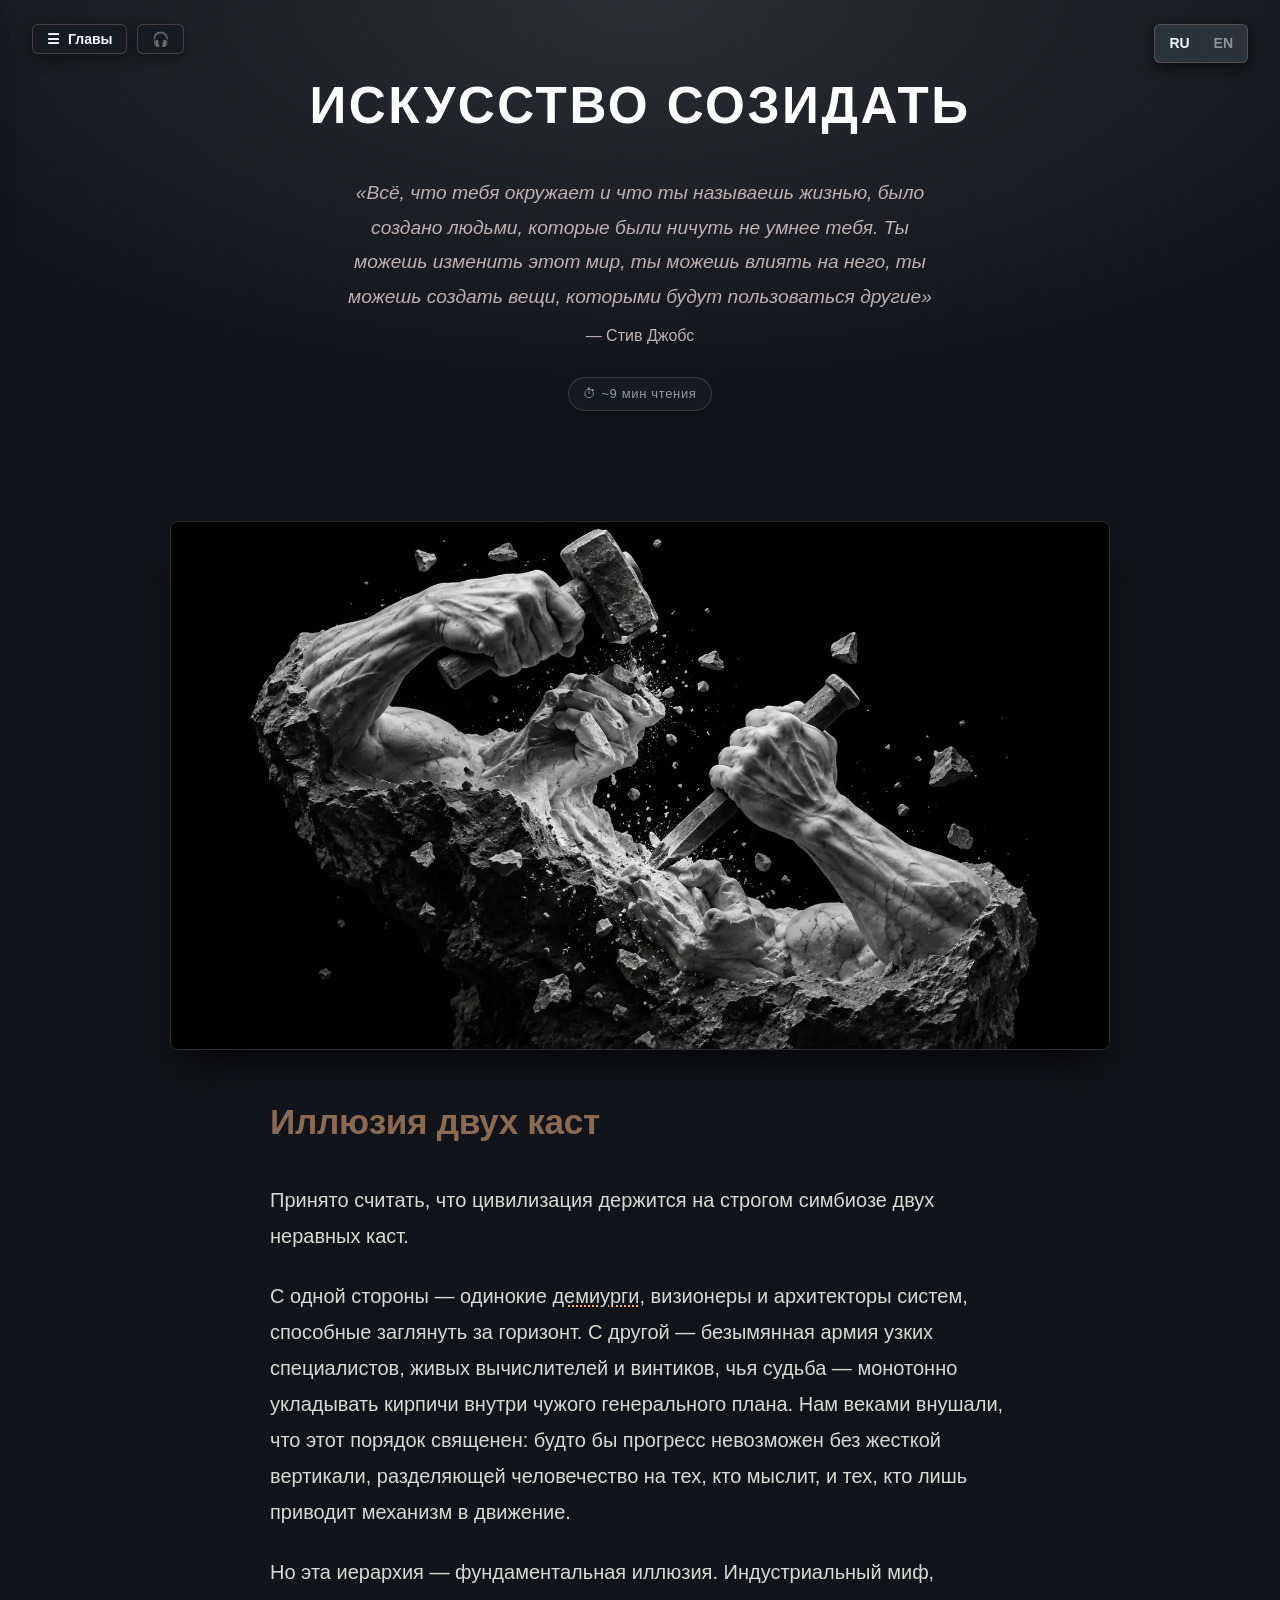
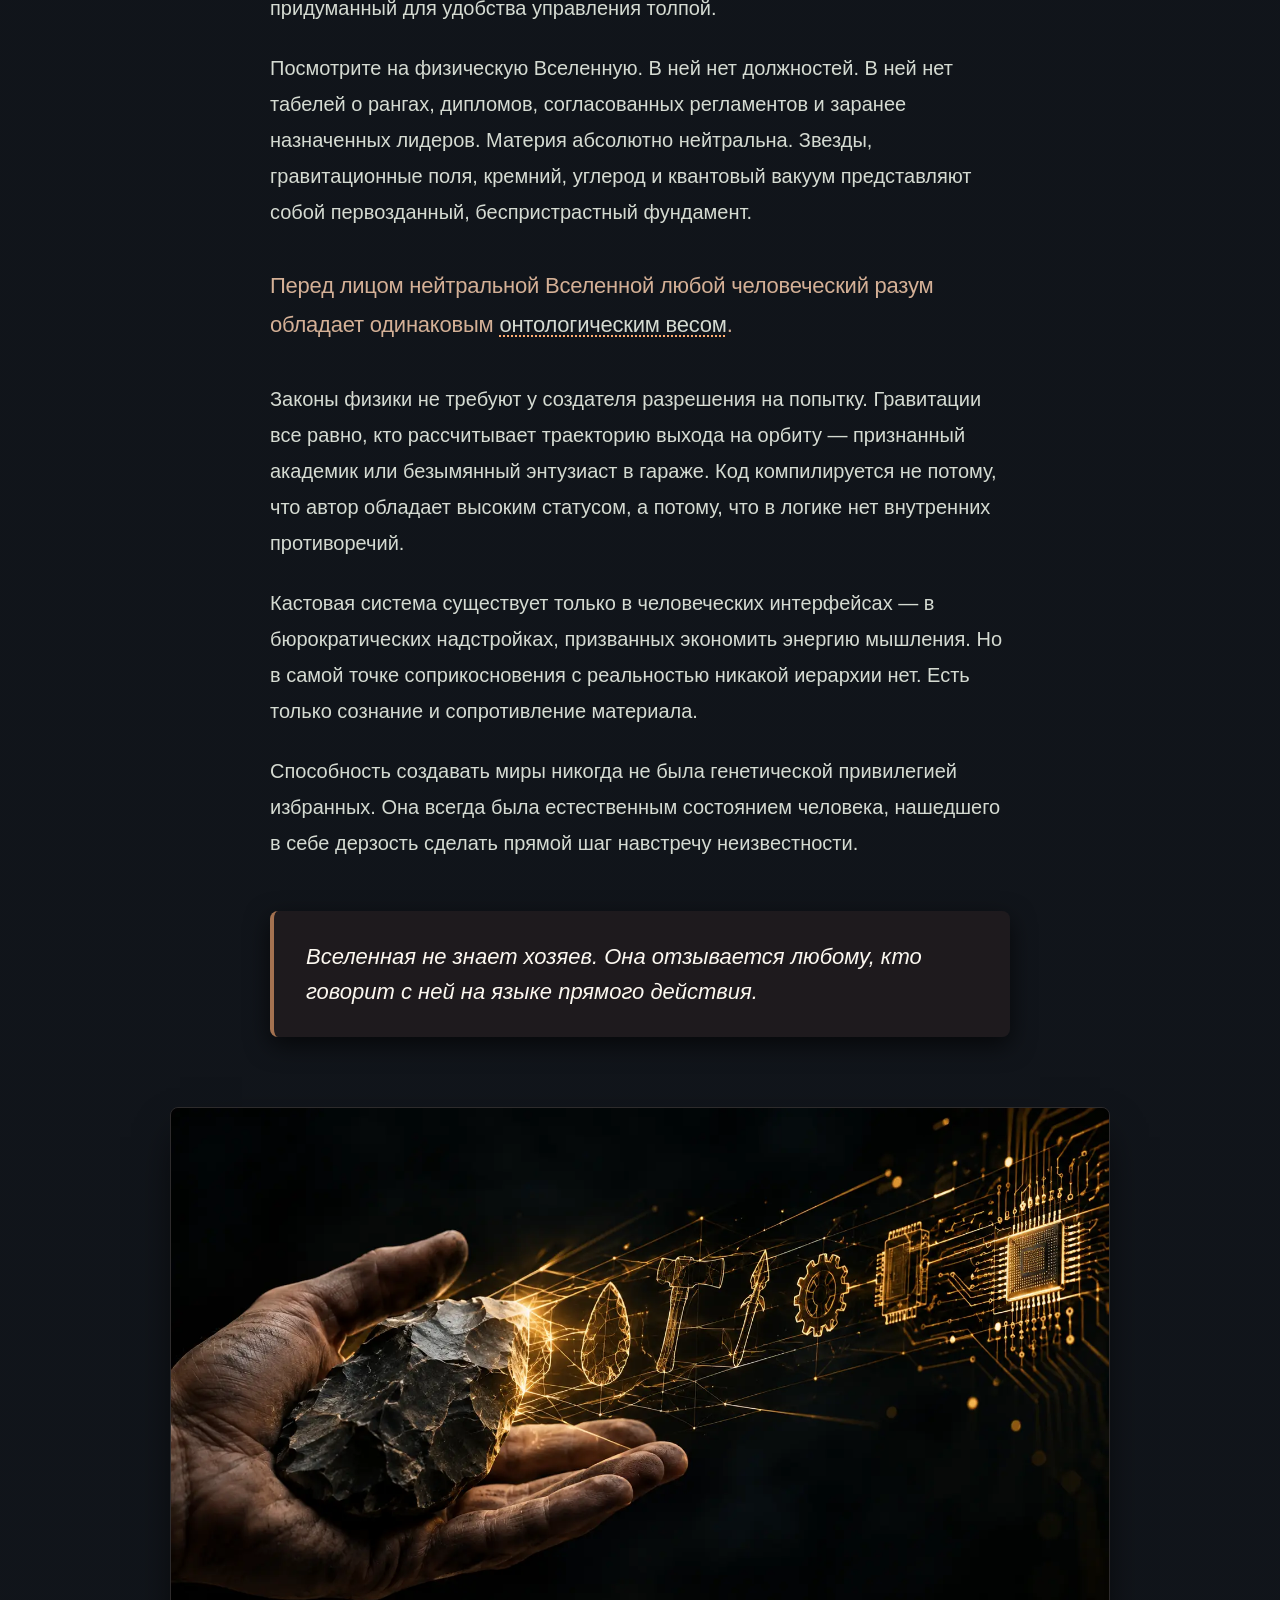
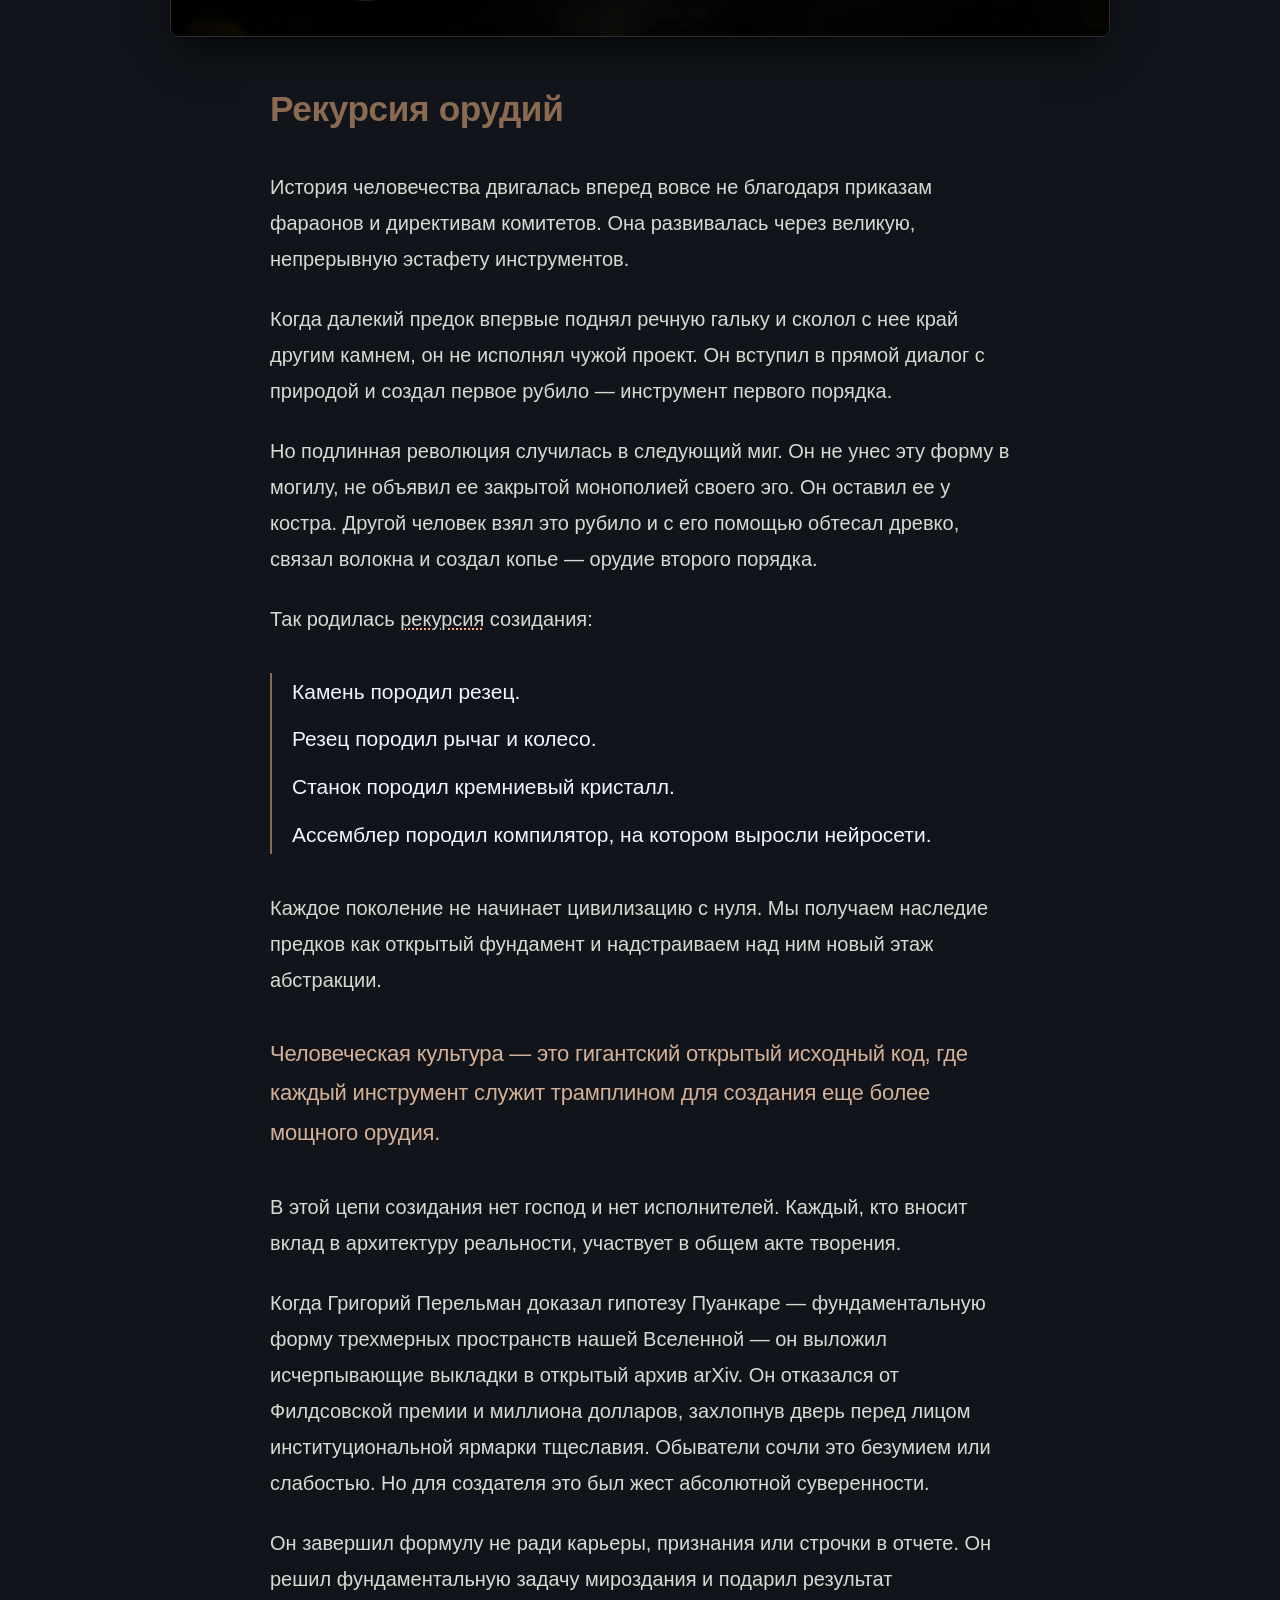
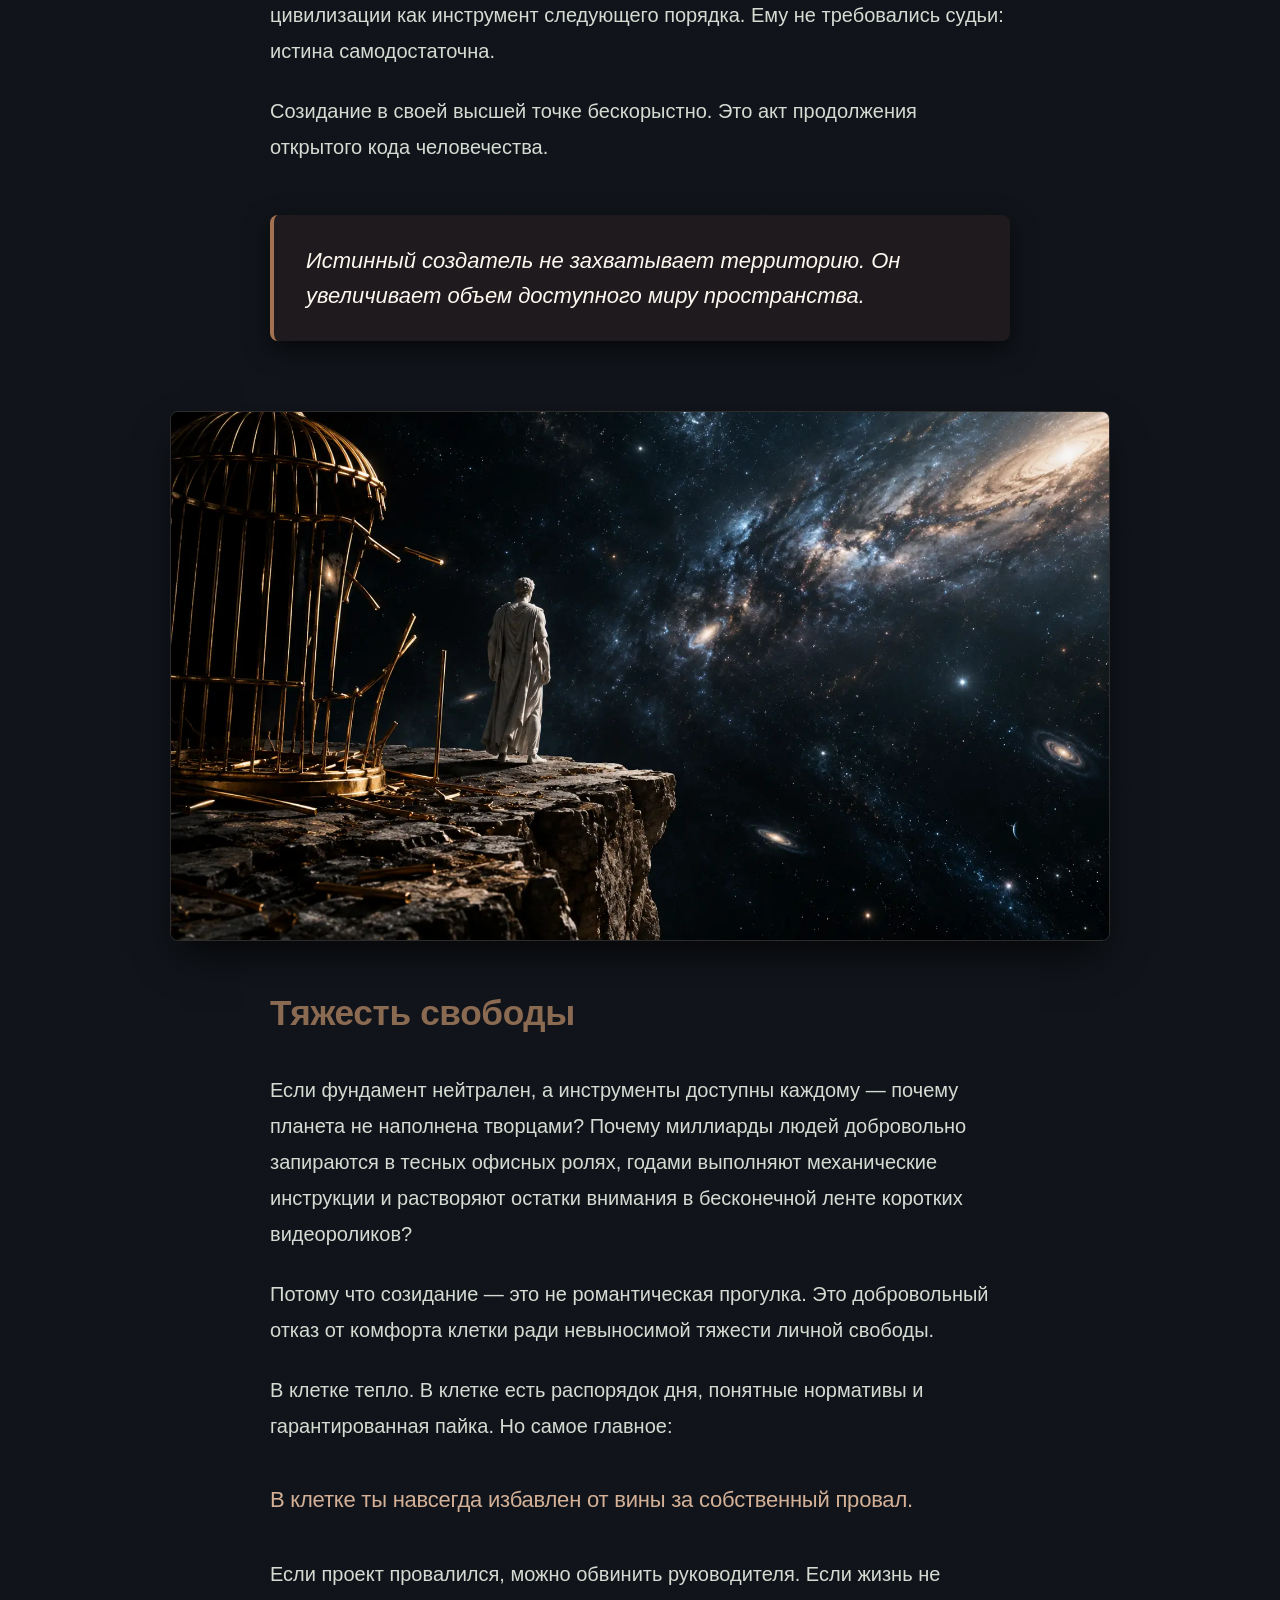
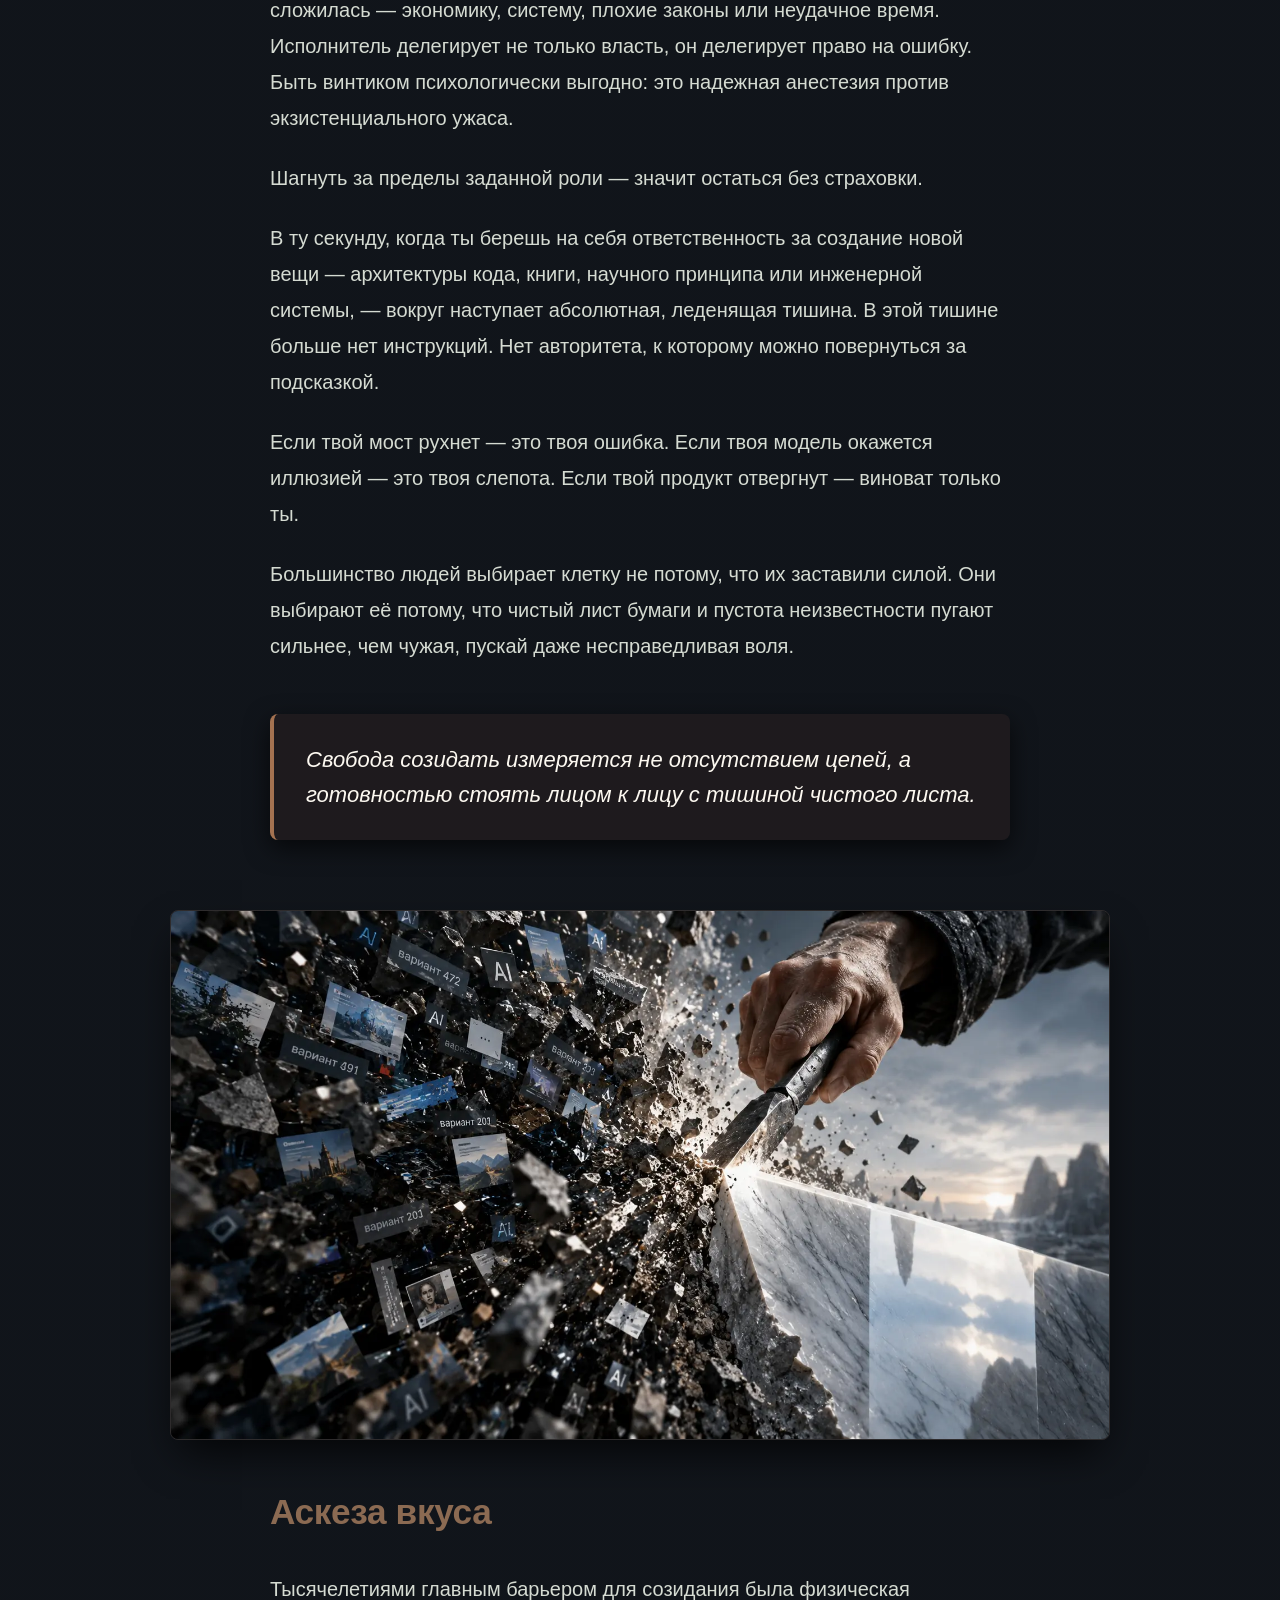
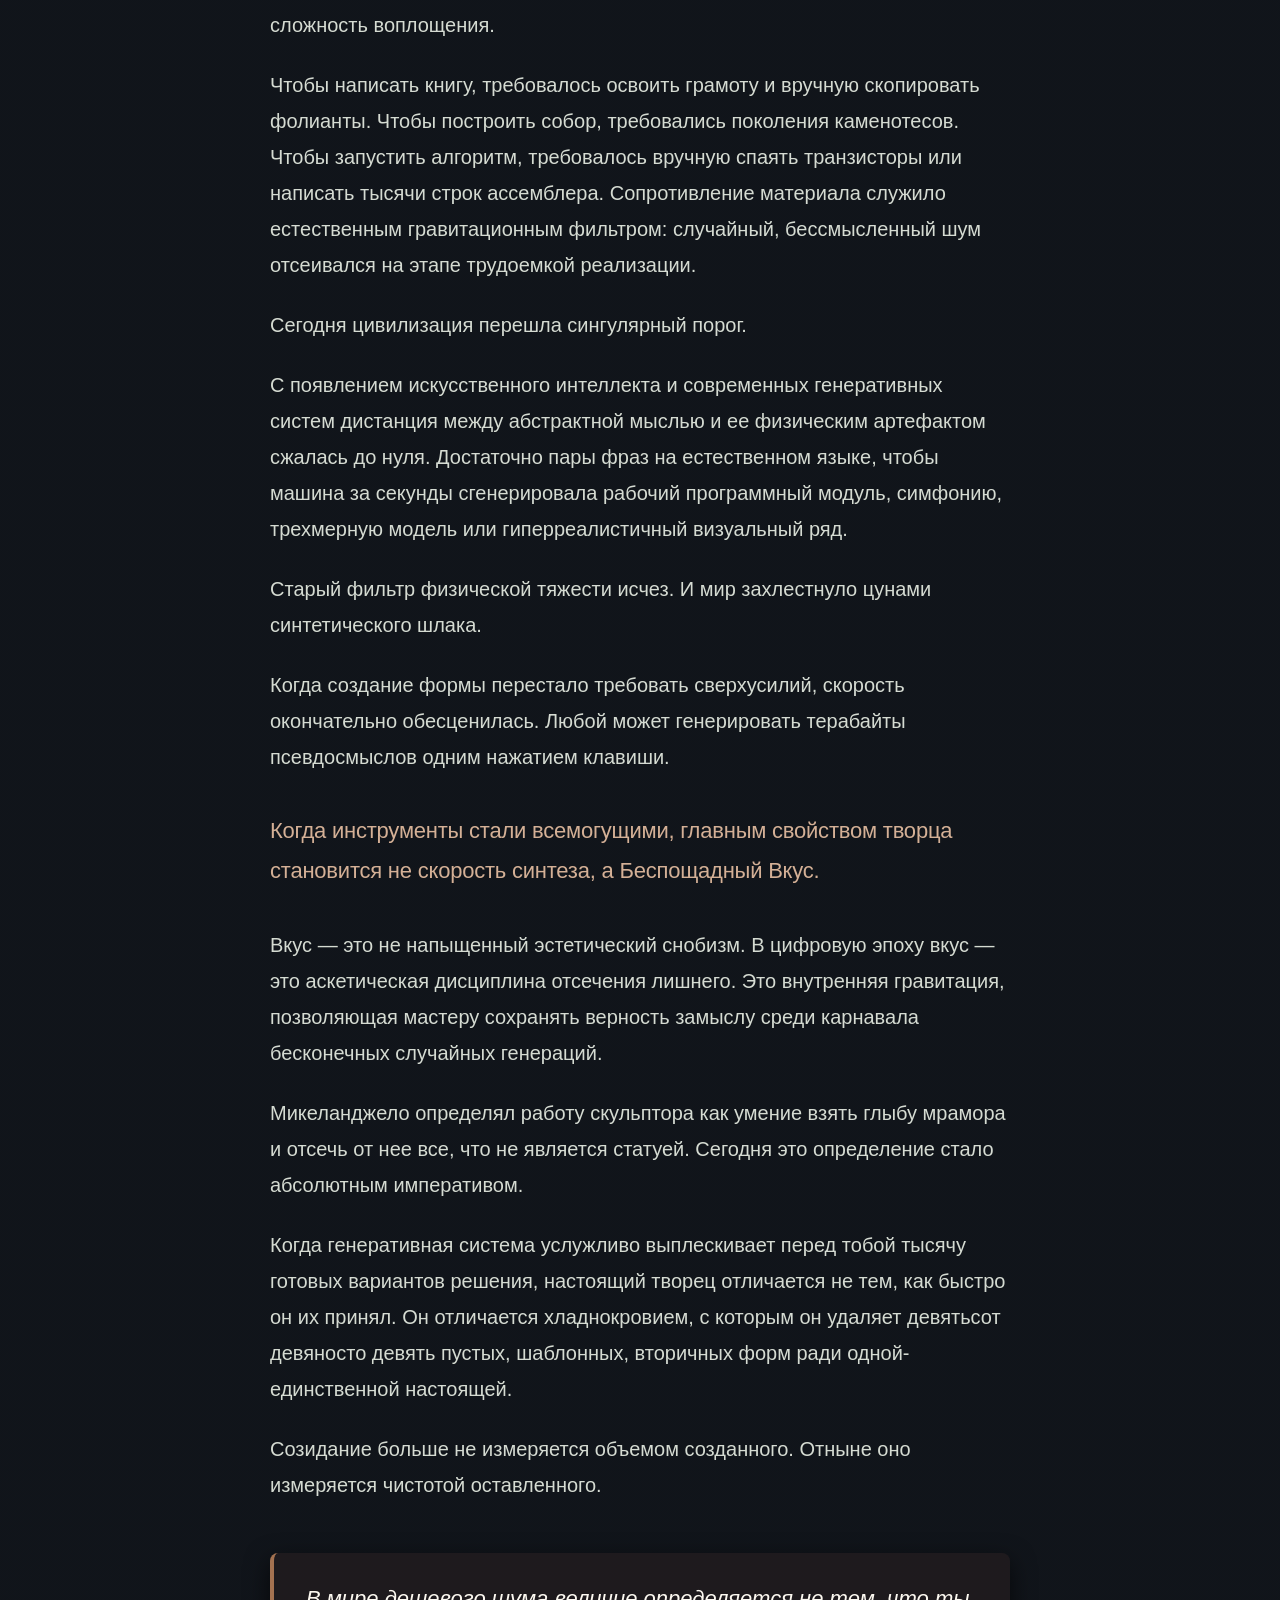
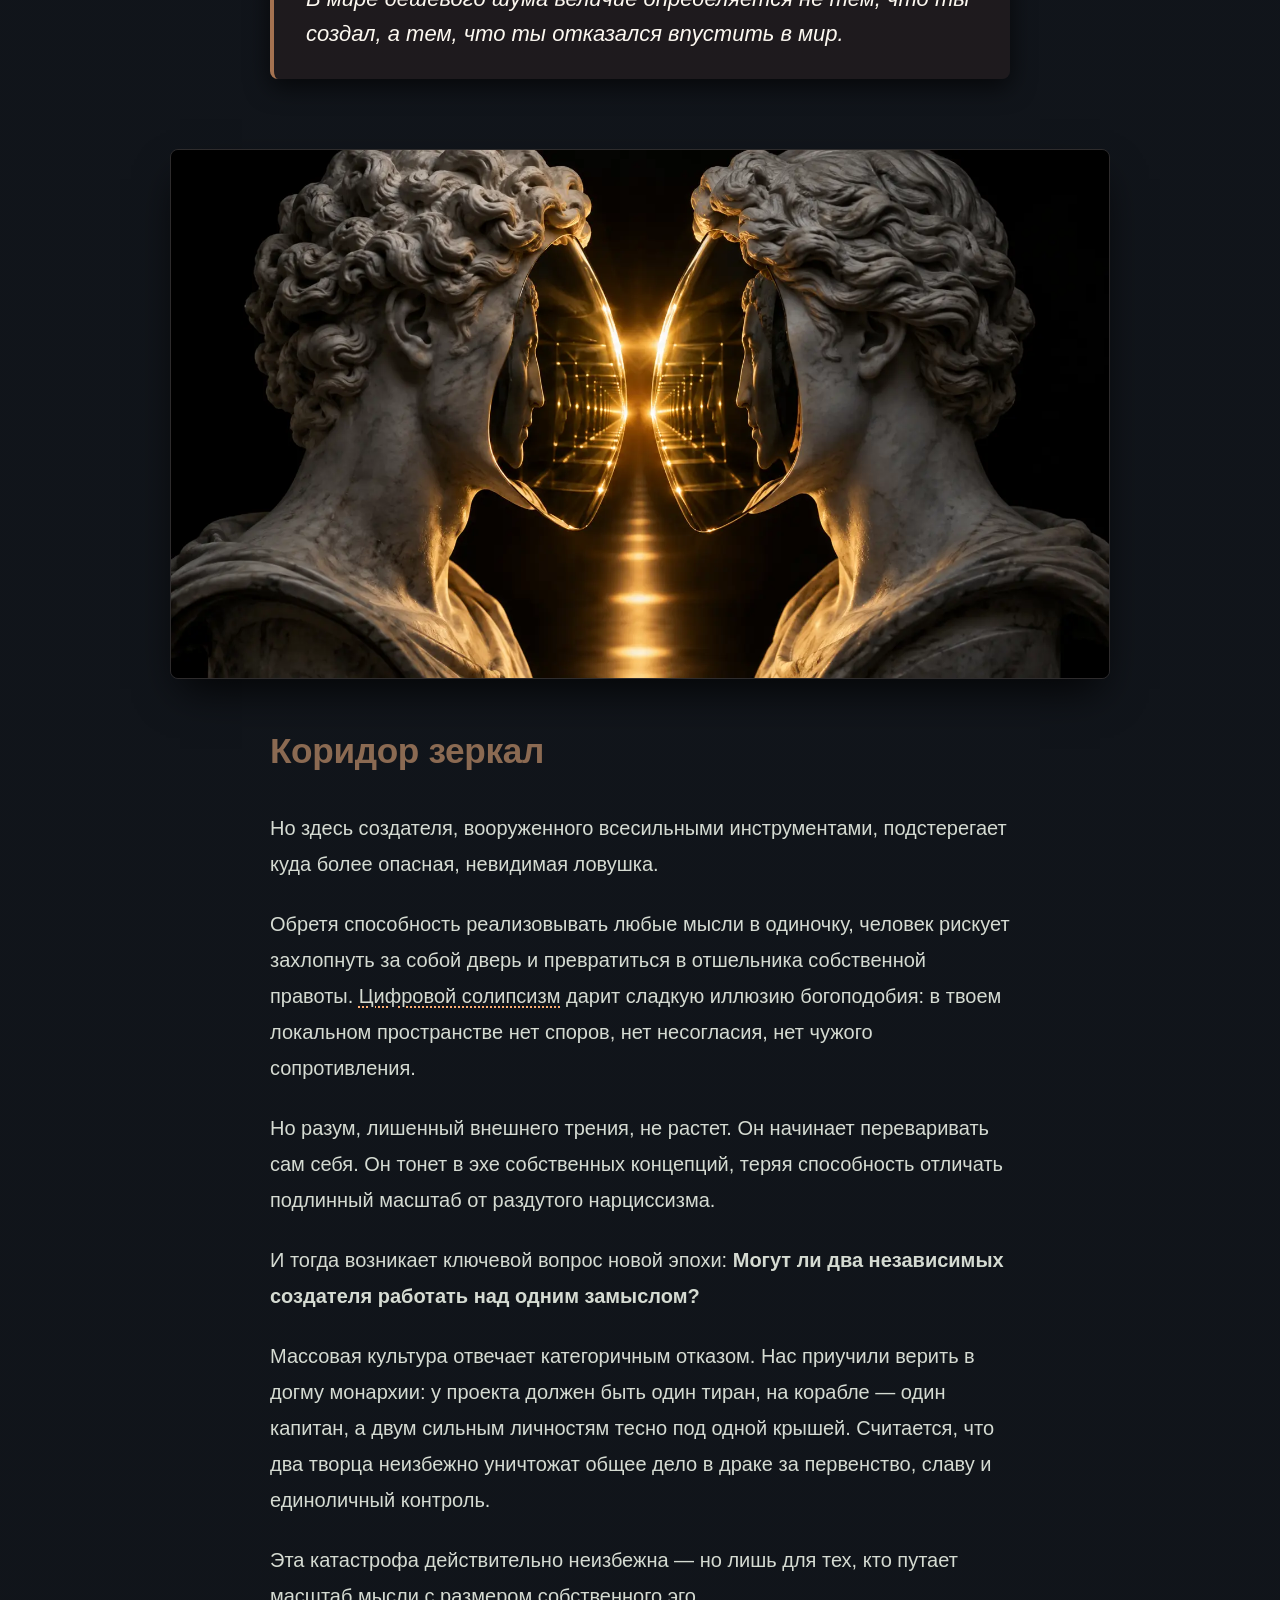
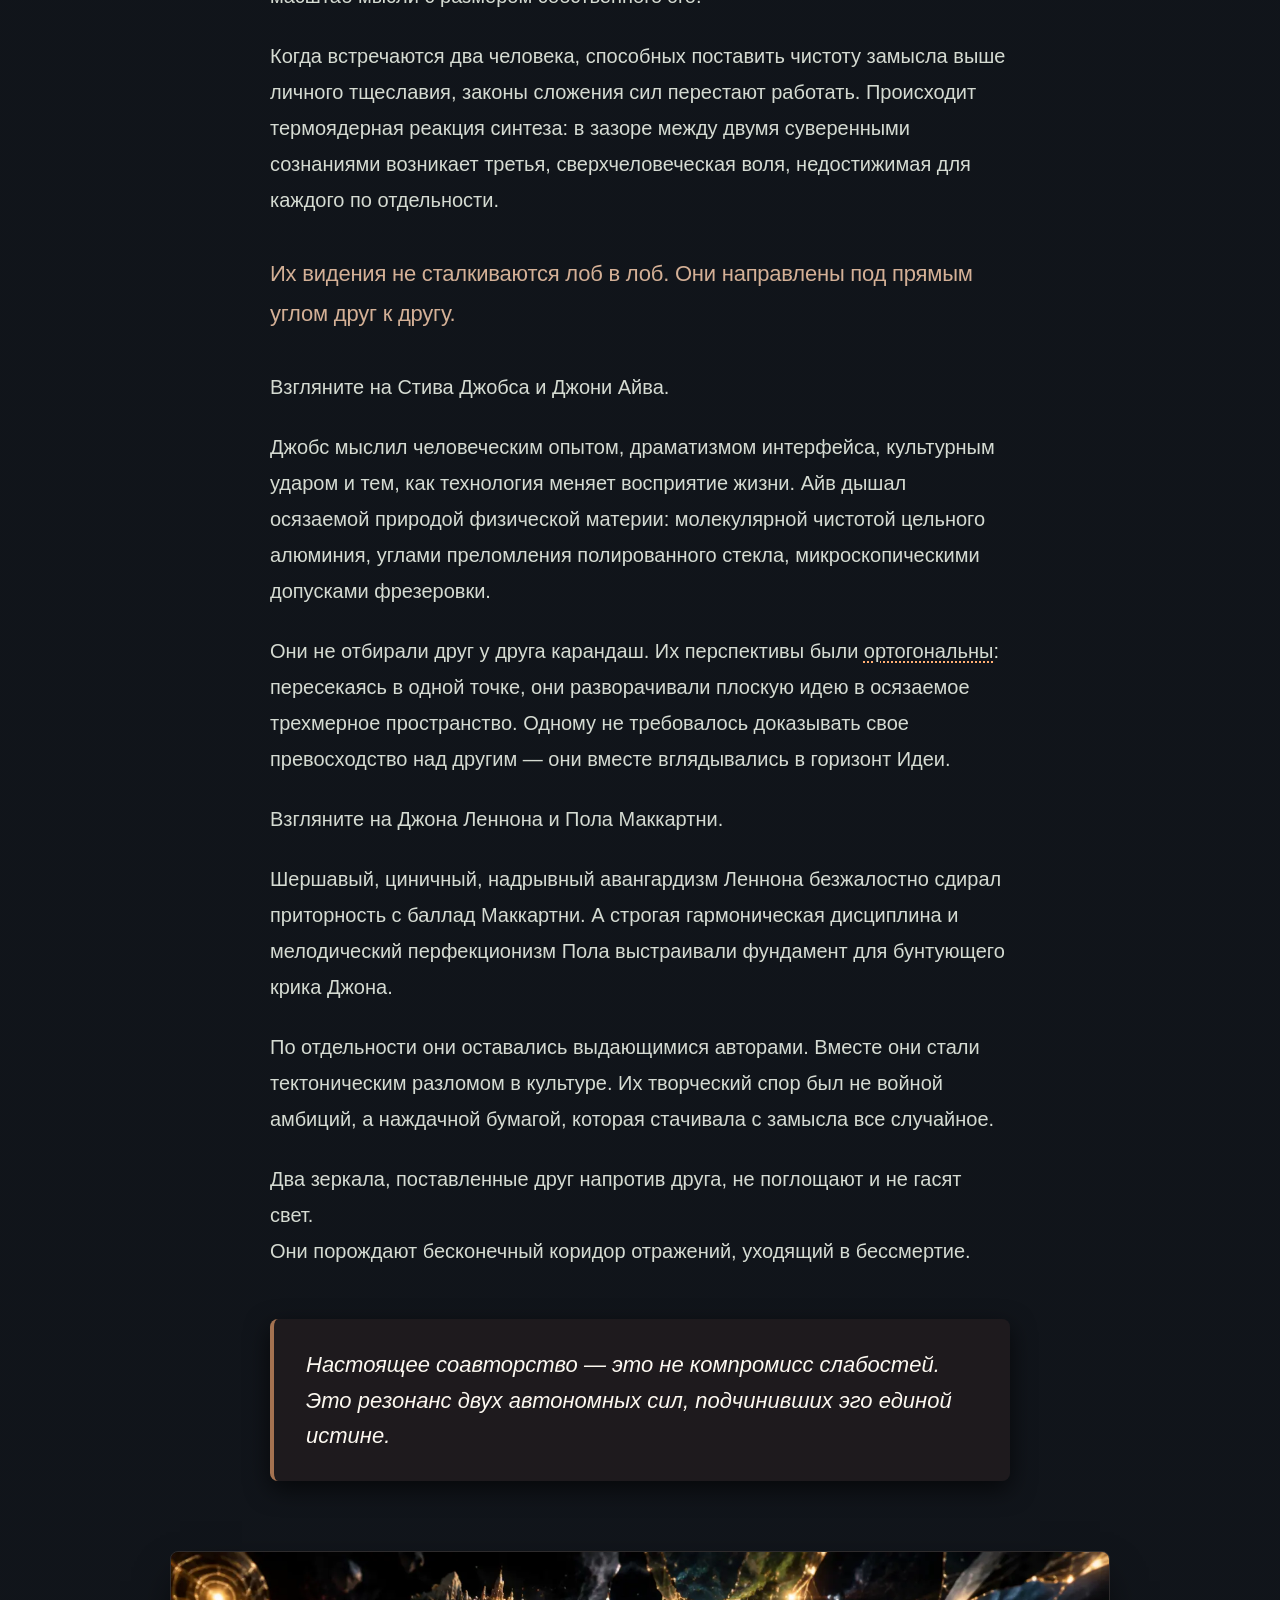
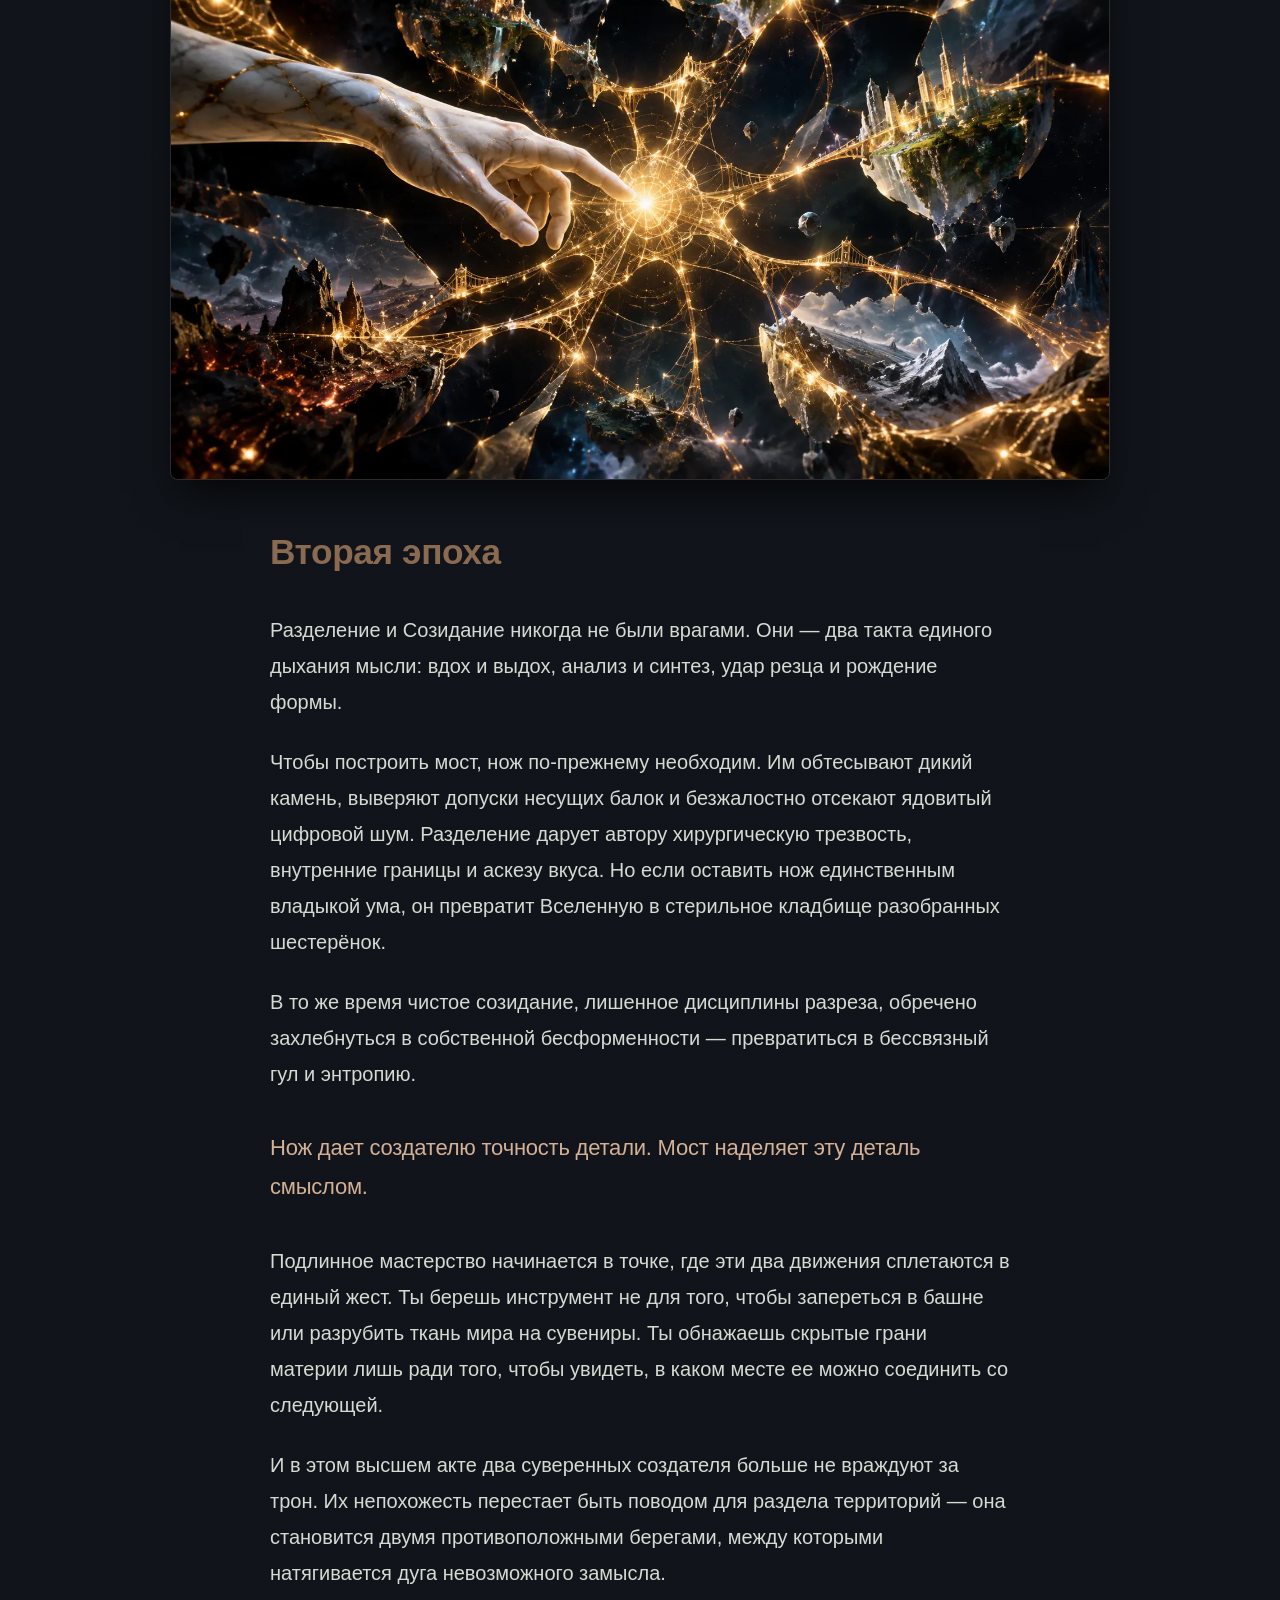
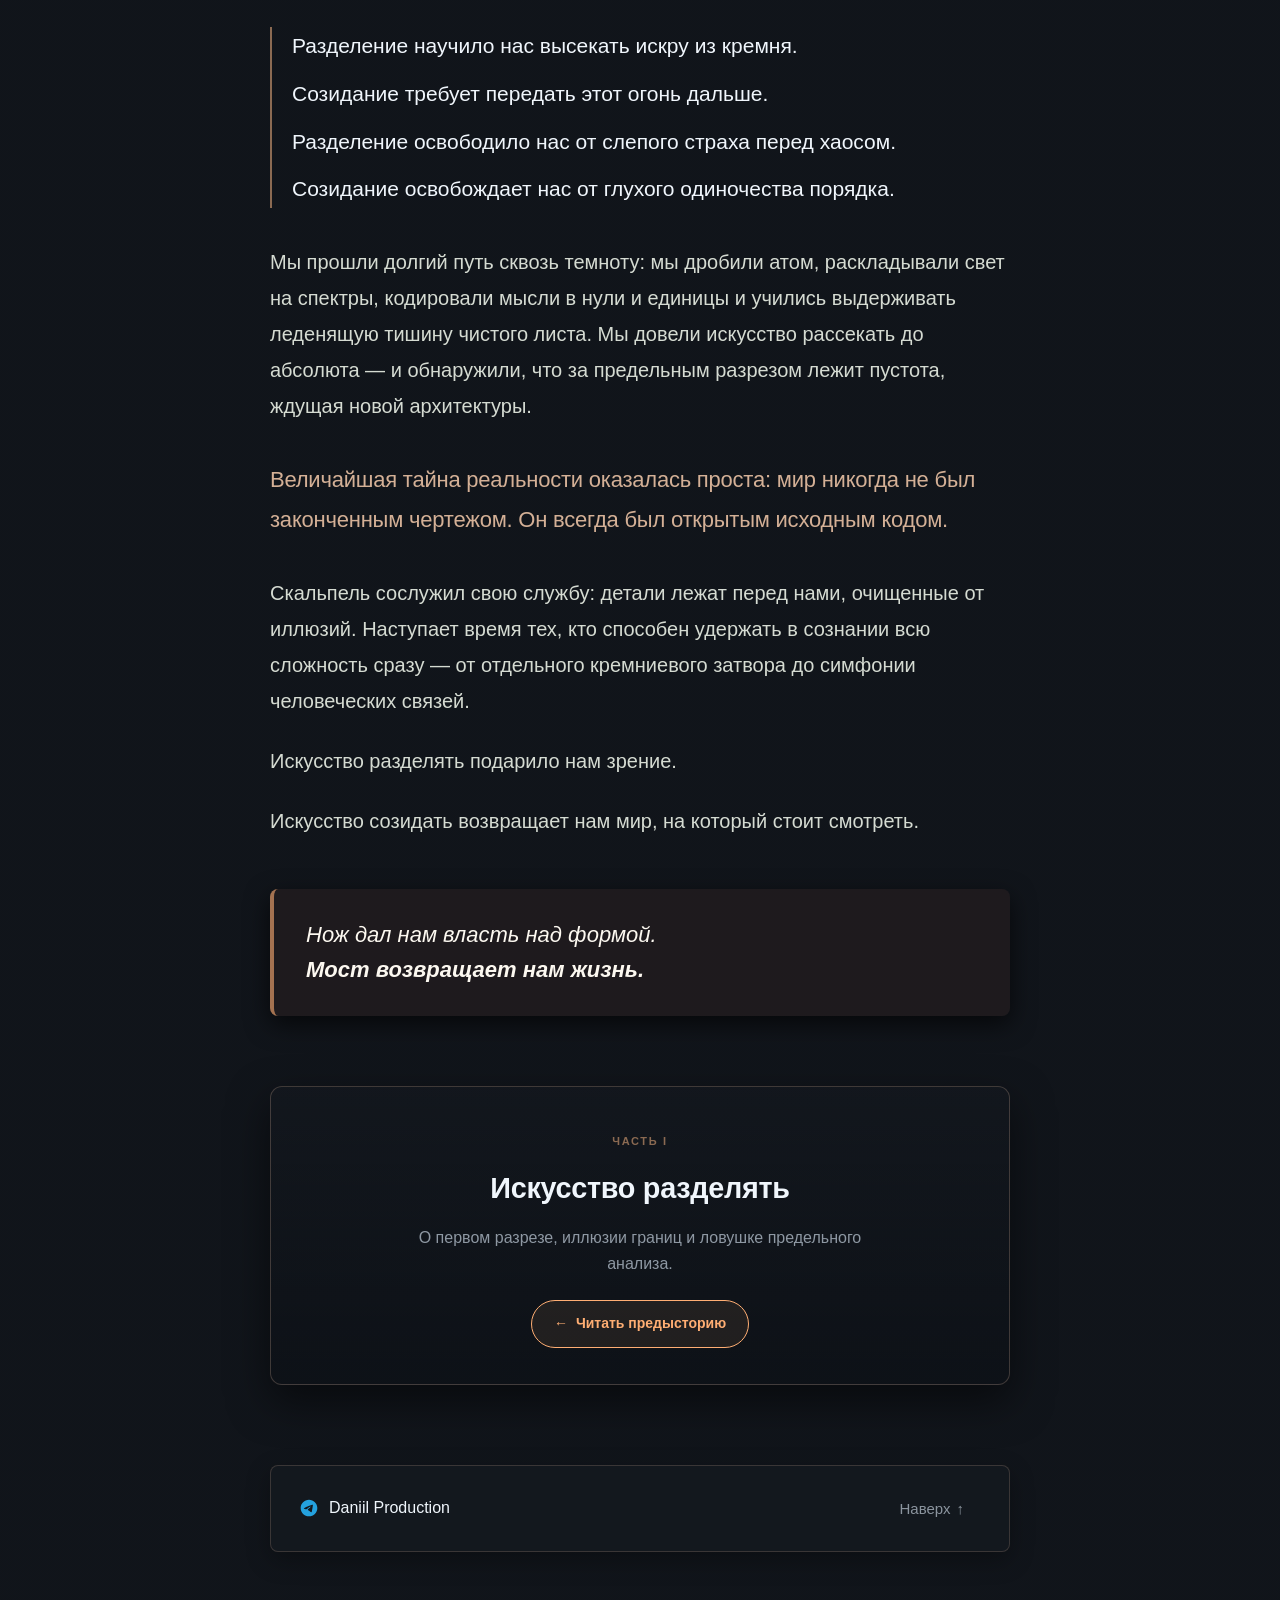
==== commit 6f469e14: "Add files via upload" ====
--- a/ru/index.html
+++ b/ru/index.html
@@ -91,6 +91,12 @@
                 <span class="ch-name">Вторая эпоха</span>
             </a>
         </nav>
+
+        <div class="sidebar-series">
+            <span class="series-label">СЕРИЯ ЭССЕ</span>
+            <a href="https://division.daniilproduction.com/ru/" class="series-link">I. Искусство разделять</a>
+            <a href="https://creation.daniilproduction.com/ru/" class="series-link active">II. Искусство созидать</a>
+        </div>
     </aside>
 
     <aside id="music-sidebar" class="sidebar-card">
@@ -178,10 +184,10 @@
             <img src="/img/1.webp" alt="Иллюзия двух каст" class="chapter-img">
             <h2>Иллюзия двух каст</h2>
             <p>Принято считать, что цивилизация держится на строгом симбиозе двух неравных каст.</p>
-            <p>С одной стороны — одинокие демиурги, визионеры и архитекторы систем, способные заглянуть за горизонт. С другой — безымянная армия узких специалистов, живых вычислителей и винтиков, чья судьба — монотонно укладывать кирпичи внутри чужого генерального плана. Нам веками внушали, что этот порядок священен: будто бы прогресс невозможен без жесткой вертикали, разделяющей человечество на тех, кто мыслит, и тех, кто лишь приводит механизм в движение.</p>
+            <p>С одной стороны — одинокие <span class="term" data-definition="Демиург (от греч. «мастер, творец») — создатель мира. В контексте текста — те, кто проектирует фундаментальные правила и архитектуру систем, в которых живут другие.">демиурги</span>, визионеры и архитекторы систем, способные заглянуть за горизонт. С другой — безымянная армия узких специалистов, живых вычислителей и винтиков, чья судьба — монотонно укладывать кирпичи внутри чужого генерального плана. Нам веками внушали, что этот порядок священен: будто бы прогресс невозможен без жесткой вертикали, разделяющей человечество на тех, кто мыслит, и тех, кто лишь приводит механизм в движение.</p>
             <p>Но эта иерархия — фундаментальная иллюзия. Индустриальный миф, придуманный для удобства управления толпой.</p>
             <p>Посмотрите на физическую Вселенную. В ней нет должностей. В ней нет табелей о рангах, дипломов, согласованных регламентов и заранее назначенных лидеров. Материя абсолютно нейтральна. Звезды, гравитационные поля, кремний, углерод и квантовый вакуум представляют собой первозданный, беспристрастный фундамент.</p>
-            <p class="highlight">Перед лицом нейтральной Вселенной любой человеческий разум обладает одинаковым онтологическим весом.</p>
+            <p class="highlight">Перед лицом нейтральной Вселенной любой человеческий разум обладает одинаковым <span class="term" data-definition="Изначальная ценность и подлинность чего-либо перед законами самого бытия (от греч. ontos — «сущее»), независимо от человеческих званий или статусов.">онтологическим весом</span>.</p>
             <p>Законы физики не требуют у создателя разрешения на попытку. Гравитации все равно, кто рассчитывает траекторию выхода на орбиту — признанный академик или безымянный энтузиаст в гараже. Код компилируется не потому, что автор обладает высоким статусом, а потому, что в логике нет внутренних противоречий.</p>
             <p>Кастовая система существует только в человеческих интерфейсах — в бюрократических надстройках, призванных экономить энергию мышления. Но в самой точке соприкосновения с реальностью никакой иерархии нет. Есть только сознание и сопротивление материала.</p>
             <p>Способность создавать миры никогда не была генетической привилегией избранных. Она всегда была естественным состоянием человека, нашедшего в себе дерзость сделать прямой шаг навстречу неизвестности.</p>
@@ -196,7 +202,7 @@
             <p>История человечества двигалась вперед вовсе не благодаря приказам фараонов и директивам комитетов. Она развивалась через великую, непрерывную эстафету инструментов.</p>
             <p>Когда далекий предок впервые поднял речную гальку и сколол с нее край другим камнем, он не исполнял чужой проект. Он вступил в прямой диалог с природой и создал первое рубило — инструмент первого порядка.</p>
             <p>Но подлинная революция случилась в следующий миг. Он не унес эту форму в могилу, не объявил ее закрытой монополией своего эго. Он оставил ее у костра. Другой человек взял это рубило и с его помощью обтесал древко, связал волокна и создал копье — орудие второго порядка.</p>
-            <p>Так родилась рекурсия созидания:</p>
+            <p>Так родилась <span class="term" data-definition="Рекурсия — процесс, где действие обращается к самому себе. В культуре: инструмент используется для создания нового, ещё более мощного инструмента (камень → резец → станок → компилятор).">рекурсия</span> созидания:</p>
             <div class="rhythm-block">
                 <p>Камень породил резец.</p>
                 <p>Резец породил рычаг и колесо.</p>
@@ -254,7 +260,7 @@
             <img src="/img/5.webp" alt="Коридор зеркал" class="chapter-img">
             <h2>Коридор зеркал</h2>
             <p>Но здесь создателя, вооруженного всесильными инструментами, подстерегает куда более опасная, невидимая ловушка.</p>
-            <p>Обретя способность реализовывать любые мысли в одиночку, человек рискует захлопнуть за собой дверь и превратиться в отшельника собственной правоты. Цифровой солипсизм дарит сладкую иллюзию богоподобия: в твоем локальном пространстве нет споров, нет несогласия, нет чужого сопротивления.</p>
+            <p>Обретя способность реализовывать любые мысли в одиночку, человек рискует захлопнуть за собой дверь и превратиться в отшельника собственной правоты. <span class="term" data-definition="Солипсизм — философская позиция, признающая реальным только свой разум. Цифровой солипсизм: иллюзия всемогущества внутри изолированного эха нейросетей, где автору никто не возражает.">Цифровой солипсизм</span> дарит сладкую иллюзию богоподобия: в твоем локальном пространстве нет споров, нет несогласия, нет чужого сопротивления.</p>
             <p>Но разум, лишенный внешнего трения, не растет. Он начинает переваривать сам себя. Он тонет в эхе собственных концепций, теряя способность отличать подлинный масштаб от раздутого нарциссизма.</p>
             <p>И тогда возникает ключевой вопрос новой эпохи: <strong>Могут ли два независимых создателя работать над одним замыслом?</strong></p>
             <p>Массовая культура отвечает категоричным отказом. Нас приучили верить в догму монархии: у проекта должен быть один тиран, на корабле — один капитан, а двум сильным личностям тесно под одной крышей. Считается, что два творца неизбежно уничтожат общее дело в драке за первенство, славу и единоличный контроль.</p>
@@ -263,7 +269,7 @@
             <p class="highlight">Их видения не сталкиваются лоб в лоб. Они направлены под прямым углом друг к другу.</p>
             <p>Взгляните на Стива Джобса и Джони Айва.</p>
             <p>Джобс мыслил человеческим опытом, драматизмом интерфейса, культурным ударом и тем, как технология меняет восприятие жизни. Айв дышал осязаемой природой физической материи: молекулярной чистотой цельного алюминия, углами преломления полированного стекла, микроскопическими допусками фрезеровки.</p>
-            <p>Они не отбирали друг у друга карандаш. Их перспективы были ортогональны: пересекаясь в одной точке, они разворачивали плоскую идею в осязаемое трехмерное пространство. Одному не требовалось доказывать свое превосходство над другим — они вместе вглядывались в горизонт Идеи.</p>
+            <p>Они не отбирали друг у друга карандаш. Их перспективы были <span class="term" data-definition="В геометрии — под прямым углом (90°). В соавторстве: независимые взгляды (смысл Джобса и материя Айва) не сталкиваются лоб в лоб, а образуют третье измерение (объем) из плоскости.">ортогональны</span>: пересекаясь в одной точке, они разворачивали плоскую идею в осязаемое трехмерное пространство. Одному не требовалось доказывать свое превосходство над другим — они вместе вглядывались в горизонт Идеи.</p>
             <p>Взгляните на Джона Леннона и Пола Маккартни.</p>
             <p>Шершавый, циничный, надрывный авангардизм Леннона безжалостно сдирал приторность с баллад Маккартни. А строгая гармоническая дисциплина и мелодический перфекционизм Пола выстраивали фундамент для бунтующего крика Джона.</p>
             <p>По отдельности они оставались выдающимися авторами. Вместе они стали тектоническим разломом в культуре. Их творческий спор был не войной амбиций, а наждачной бумагой, которая стачивала с замысла все случайное.</p>
@@ -298,6 +304,15 @@
             </blockquote>
         </section>
 
+        <div class="next-essay-card">
+            <span class="next-essay-label">ЧАСТЬ I</span>
+            <h3 class="next-essay-title">Искусство разделять</h3>
+            <p class="next-essay-desc">О первом разрезе, иллюзии границ и ловушке предельного анализа.</p>
+            <a href="https://division.daniilproduction.com/ru/" class="next-essay-btn">
+                <span class="arrow">←</span>
+                <span>Читать предысторию</span>
+            </a>
+        </div>
         <footer class="site-footer">
             <a href="https://t.me/DaniilProduction" target="_blank" rel="noopener noreferrer" class="footer-tg">
                 <svg width="20" height="20" viewBox="0 0 24 24" fill="currentColor">
--- a/style.css
+++ b/style.css
@@ -6,6 +6,16 @@
     margin: 0;
     padding: 0;
     box-sizing: border-box;
+}
+
+::selection {
+    background-color: rgba(255, 174, 115, 0.28);
+    color: #ffffff;
+}
+
+::-moz-selection {
+    background-color: rgba(255, 174, 115, 0.28);
+    color: #ffffff;
 }
 
 body {
@@ -111,6 +121,9 @@
     color: #8b6a52;
     margin-bottom: 28px;
     letter-spacing: -0.01em;
+    max-width: 740px;
+    margin-left: auto;
+    margin-right: auto;
 }
 
 .chapter p {
@@ -118,18 +131,22 @@
     line-height: 1.8;
     color: #d5dbd2;
     margin-bottom: 24px;
+    max-width: 740px;
+    margin-left: auto;
+    margin-right: auto;
 }
 
 .chapter p.highlight {
     color: #d4b096;
     font-size: 22px;
     font-weight: 500;
-    margin: 36px 0;
+    margin: 36px auto;
     letter-spacing: -0.01em;
 }
 
 .chapter blockquote.manifesto {
-    margin: 50px 0 90px;
+    max-width: 740px;
+    margin: 50px auto 70px;
     padding: 28px 32px;
     background-color: rgb(50 35 35 / 43%);
     border-left: 4px solid #ffae7399;
@@ -158,7 +175,8 @@
 }
 
 .rhythm-block {
-    margin: 36px 0;
+    max-width: 740px;
+    margin: 36px auto;
     padding-left: 20px;
     border-left: 2px solid #8b6a52;
 }
@@ -174,10 +192,11 @@
 }
 
 .site-footer {
+    max-width: 740px;
+    margin: 80px auto 0;
     display: flex;
     justify-content: space-between;
     align-items: center;
-    margin-top: 80px;
     padding: 20px 28px;
     background-color: rgba(22, 27, 34, 0.6);
     border: 1px solid rgba(212, 176, 150, 0.2);
@@ -540,4 +559,226 @@
         right: 16px;
         top: 16px;
     }
+}
+
+
+.term {
+    position: relative;
+    color: #d5dbd2;
+    cursor: help;
+    text-decoration: underline dotted #ffae73 1.5px;
+    text-underline-offset: 3px;
+    transition: color 0.2s ease;
+}
+
+.term:hover,
+.term.active {
+    color: #ffae73;
+}
+
+.term-tooltip {
+    position: absolute;
+    bottom: calc(100% + 12px);
+    left: 50%;
+    transform: translateX(-50%) translateY(4px);
+    width: 280px;
+    padding: 12px 16px;
+    background: rgba(13, 17, 23, 0.95);
+    border: 2px solid rgba(212, 176, 150, 0.588);
+    border-radius: 8px;
+    box-shadow: 0 12px 30px rgba(0, 0, 0, 0.8);
+    backdrop-filter: blur(10px);
+    color: #e3e8e0;
+    font-size: 13px;
+    font-weight: 400;
+    line-height: 1.5;
+    letter-spacing: 0;
+    text-align: left;
+    pointer-events: none;
+    opacity: 0;
+    visibility: hidden;
+    transition: all 0.2s cubic-bezier(0.16, 1, 0.3, 1);
+    z-index: 1000;
+}
+
+
+.term-tooltip::after {
+    content: '';
+    position: absolute;
+    top: 100%;
+    left: 50%;
+    transform: translateX(-50%);
+    border-width: 8px;
+    border-style: solid;
+    border-color: rgba(212, 176, 150, 0.588) transparent transparent transparent;
+}
+
+.term:hover .term-tooltip,
+.term.active .term-tooltip {
+    opacity: 1;
+    visibility: visible;
+    transform: translateX(-50%) translateY(0);
+}
+
+
+
+#quote-share-menu {
+    position: absolute;
+    display: none;
+    align-items: center;
+    gap: 6px;
+    background: rgba(13, 17, 23, 0.95);
+    border: 1px solid rgba(212, 176, 150, 0.35);
+    border-radius: 30px;
+    padding: 6px 10px;
+    box-shadow: 0 10px 30px rgba(0, 0, 0, 0.75);
+    backdrop-filter: blur(12px);
+    z-index: 9999;
+    transform: translate(-50%, -100%);
+    pointer-events: auto;
+    animation: fadeIn 0.15s ease-out;
+}
+
+#quote-share-menu button {
+    background: transparent;
+    border: none;
+    color: #d5dbd2;
+    padding: 6px 10px;
+    border-radius: 16px;
+    font-size: 13px;
+    font-weight: 500;
+    cursor: pointer;
+    display: flex;
+    align-items: center;
+    gap: 6px;
+    transition: all 0.15s ease;
+}
+
+#quote-share-menu button:hover {
+    background: rgba(255, 174, 115, 0.15);
+    color: #ffae73;
+}
+
+#quote-share-menu .divider {
+    width: 1px;
+    height: 14px;
+    background: rgba(255, 255, 255, 0.15);
+}
+
+@keyframes fadeIn {
+    from { opacity: 0; transform: translate(-50%, -90%); }
+    to { opacity: 1; transform: translate(-50%, -100%); }
+}
+
+
+
+.next-essay-card {
+    max-width: 740px;
+    margin: 60px auto 0;
+    padding: 36px 32px;
+    background: linear-gradient(180deg, rgba(22, 27, 34, 0.4) 0%, rgba(13, 17, 23, 0.8) 100%);
+    border: 1px solid rgba(212, 176, 150, 0.25);
+    border-radius: 12px;
+    text-align: center;
+    box-shadow: 0 16px 40px rgba(0, 0, 0, 0.5);
+}
+
+.next-essay-label {
+    display: inline-block;
+    font-size: 11px;
+    font-weight: 700;
+    letter-spacing: 0.15em;
+    color: #8b6a52;
+    margin-bottom: 12px;
+}
+
+.next-essay-title {
+    font-size: 1.8rem;
+    color: #f0f6fc;
+    margin-bottom: 10px;
+    letter-spacing: -0.01em;
+}
+
+.next-essay-desc {
+    font-size: 16px;
+    color: #8e98a3;
+    max-width: 500px;
+    margin: 0 auto 24px;
+    line-height: 1.6;
+}
+
+.next-essay-btn {
+    display: inline-flex;
+    align-items: center;
+    gap: 8px;
+    background: rgba(255, 174, 115, 0.08);
+    border: 1px solid #ffae73;
+    color: #ffae73;
+    padding: 10px 22px;
+    border-radius: 24px;
+    text-decoration: none;
+    font-size: 14px;
+    font-weight: 600;
+    transition: all 0.2s ease;
+}
+
+.next-essay-btn:hover {
+    background: #ffae73;
+    color: #0d1117;
+    transform: translateY(-2px);
+    box-shadow: 0 8px 20px rgba(255, 174, 115, 0.3);
+}
+
+.next-essay-btn .arrow {
+    transition: transform 0.2s ease;
+}
+
+.next-essay-btn:hover .arrow {
+    transform: translateX(4px);
+}
+
+
+
+.sidebar-series {
+    margin-top: 24px;
+    padding-top: 16px;
+    border-top: 1px solid rgba(255, 255, 255, 0.08);
+    display: flex;
+    flex-direction: column;
+    gap: 6px;
+}
+
+.series-label {
+    font-size: 11px;
+    font-weight: 700;
+    letter-spacing: 0.12em;
+    color: #8b6a52;
+    margin-bottom: 6px;
+    text-transform: uppercase;
+}
+
+.series-link {
+    display: flex;
+    align-items: center;
+    padding: 8px 12px;
+    border-radius: 6px;
+    font-size: 14px;
+    color: #8b949e;
+    text-decoration: none;
+    border: 1px solid transparent;
+    transition: all 0.2s ease;
+}
+
+.series-link:hover {
+    color: #f0f6fc;
+    background-color: rgba(255, 255, 255, 0.04);
+}
+
+.series-link.active {
+    color: #ffae73;
+    background-color: rgba(255, 174, 115, 0.08);
+    border-color: rgba(255, 174, 115, 0.25);
+    font-weight: 600;
+    cursor: default;
+    pointer-events: none;
 }
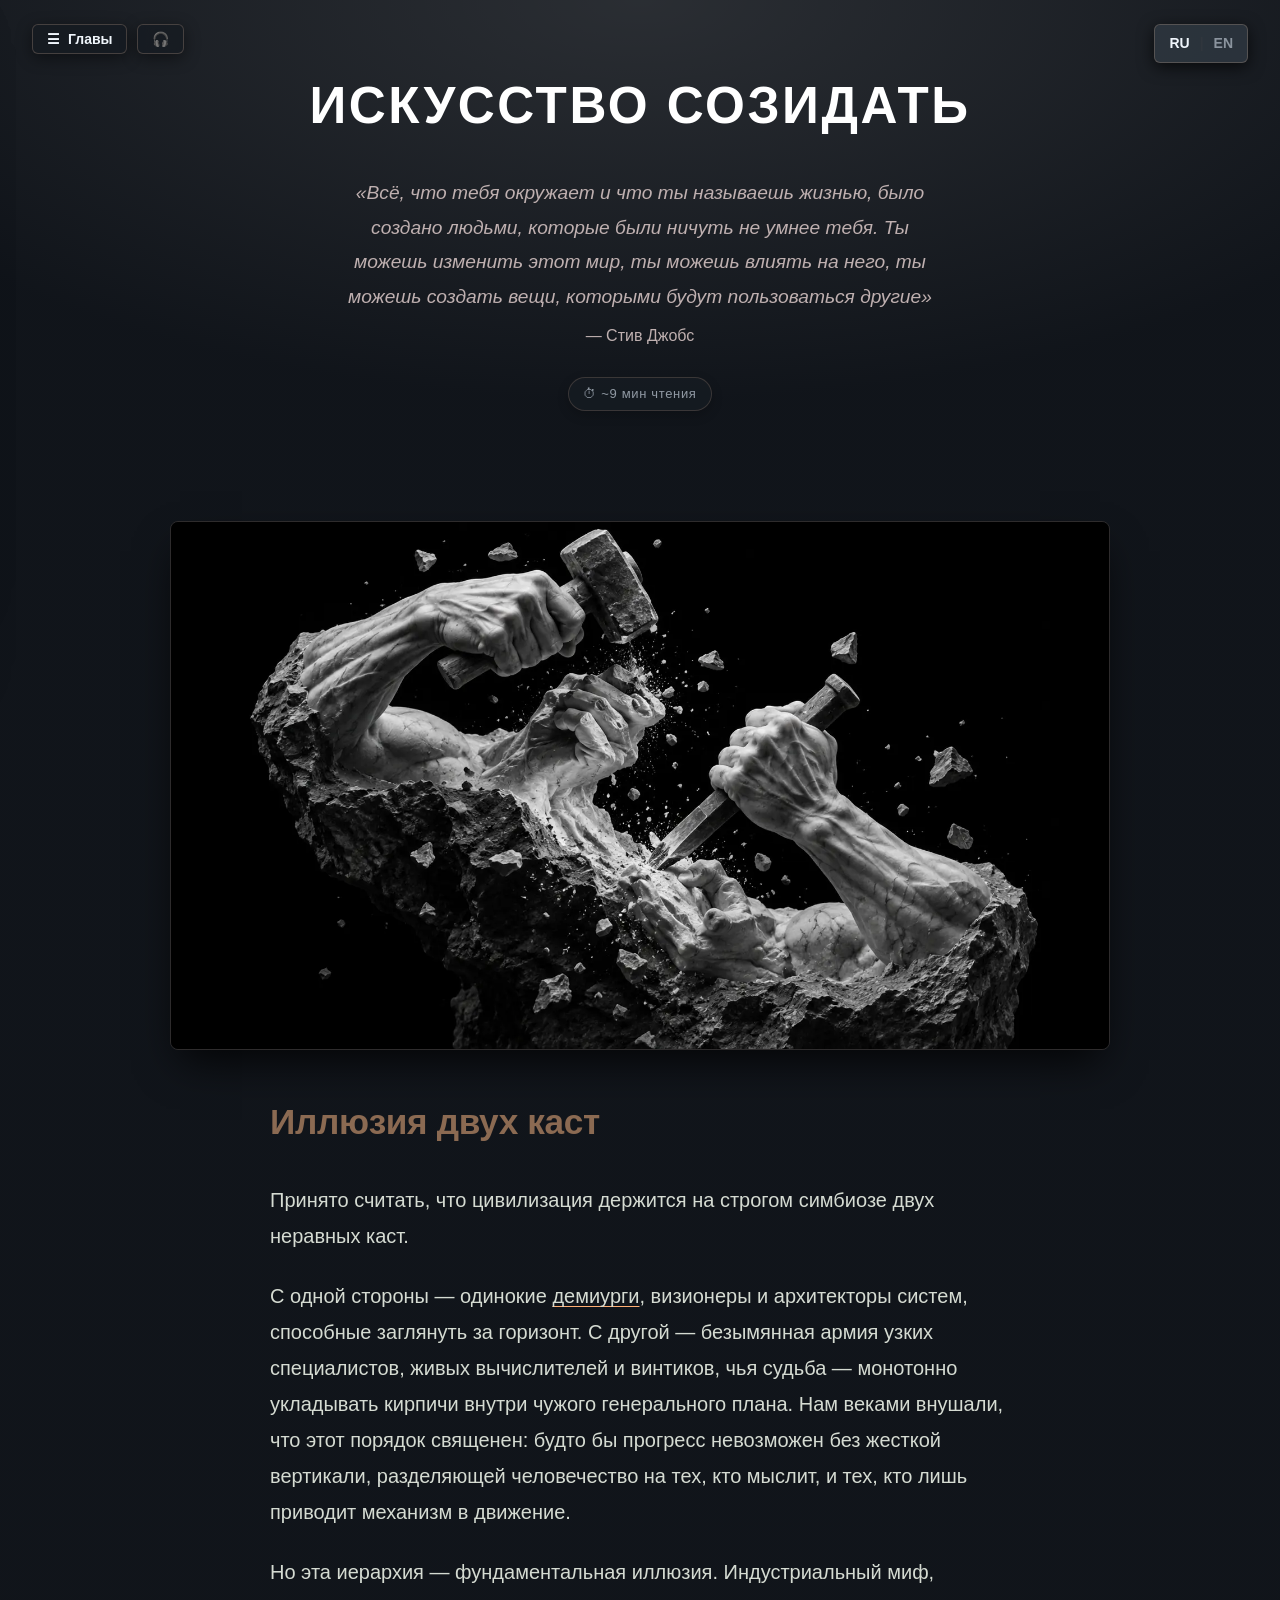
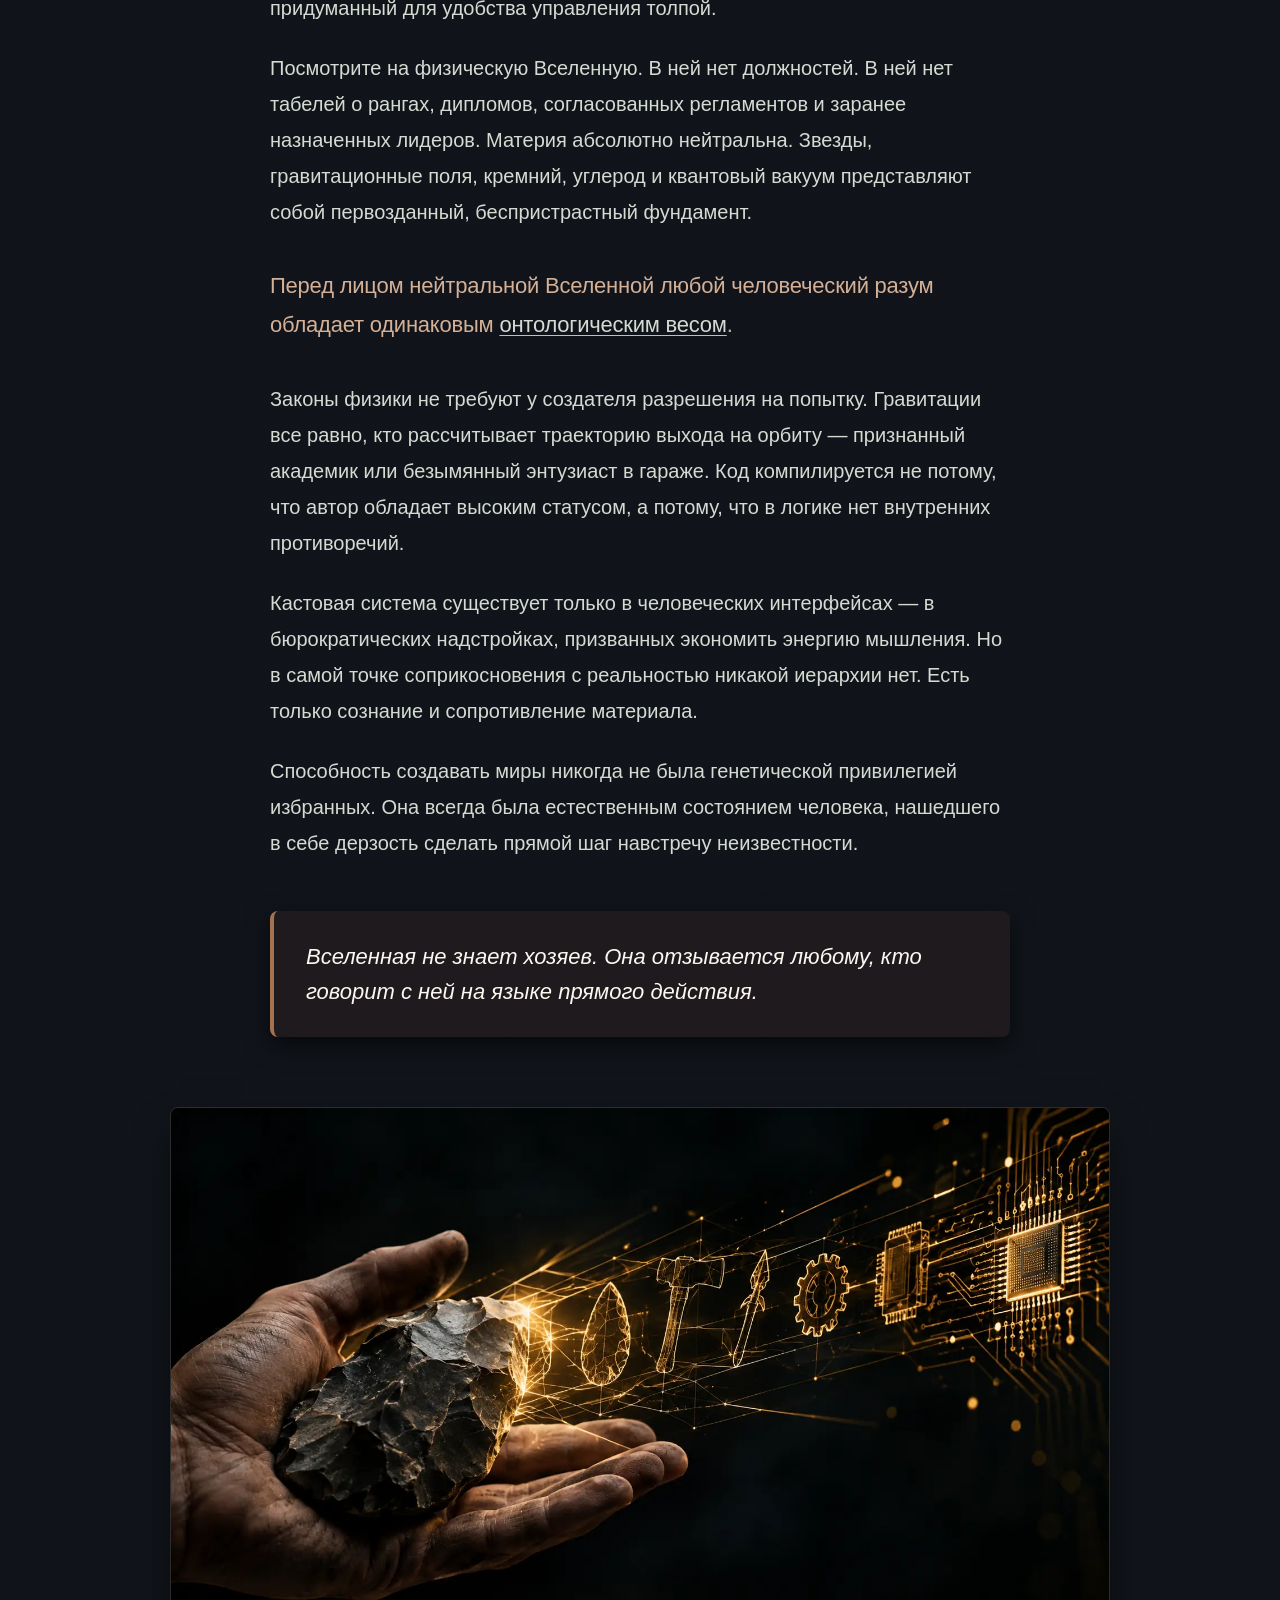
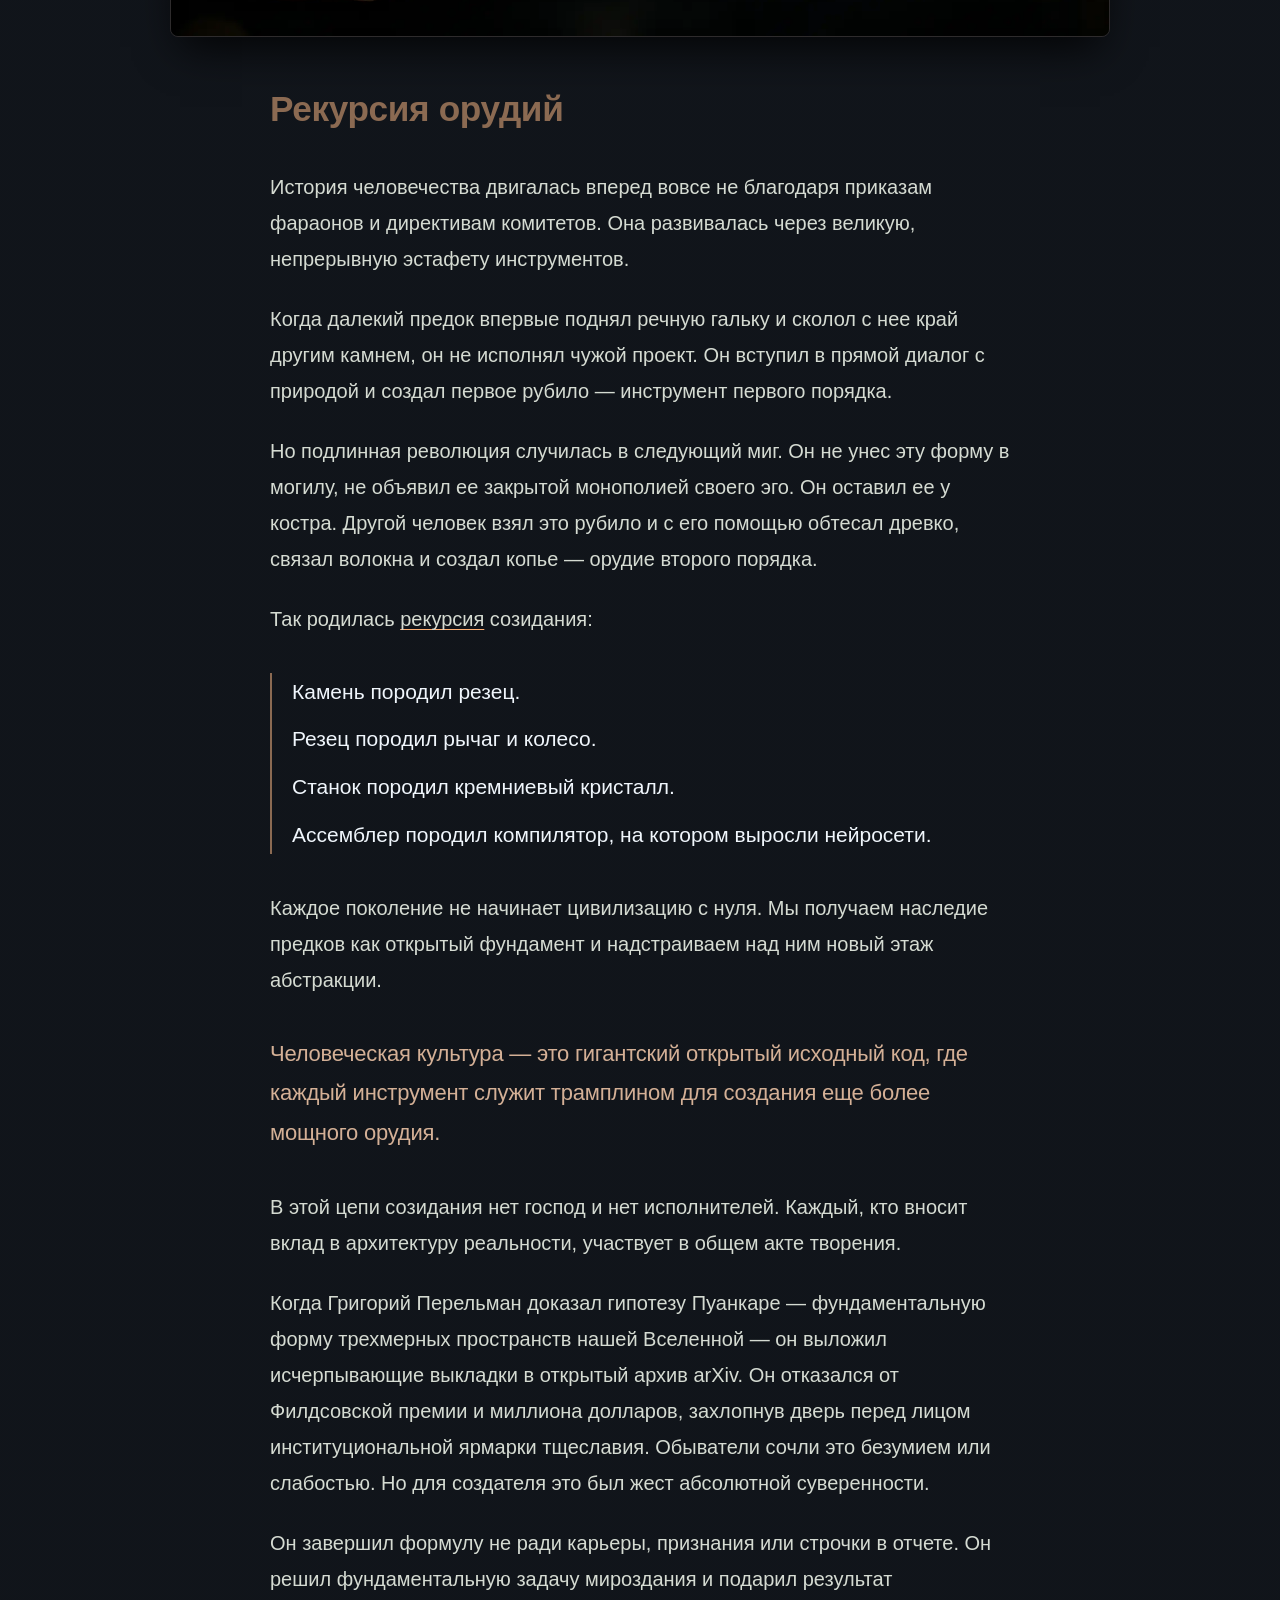
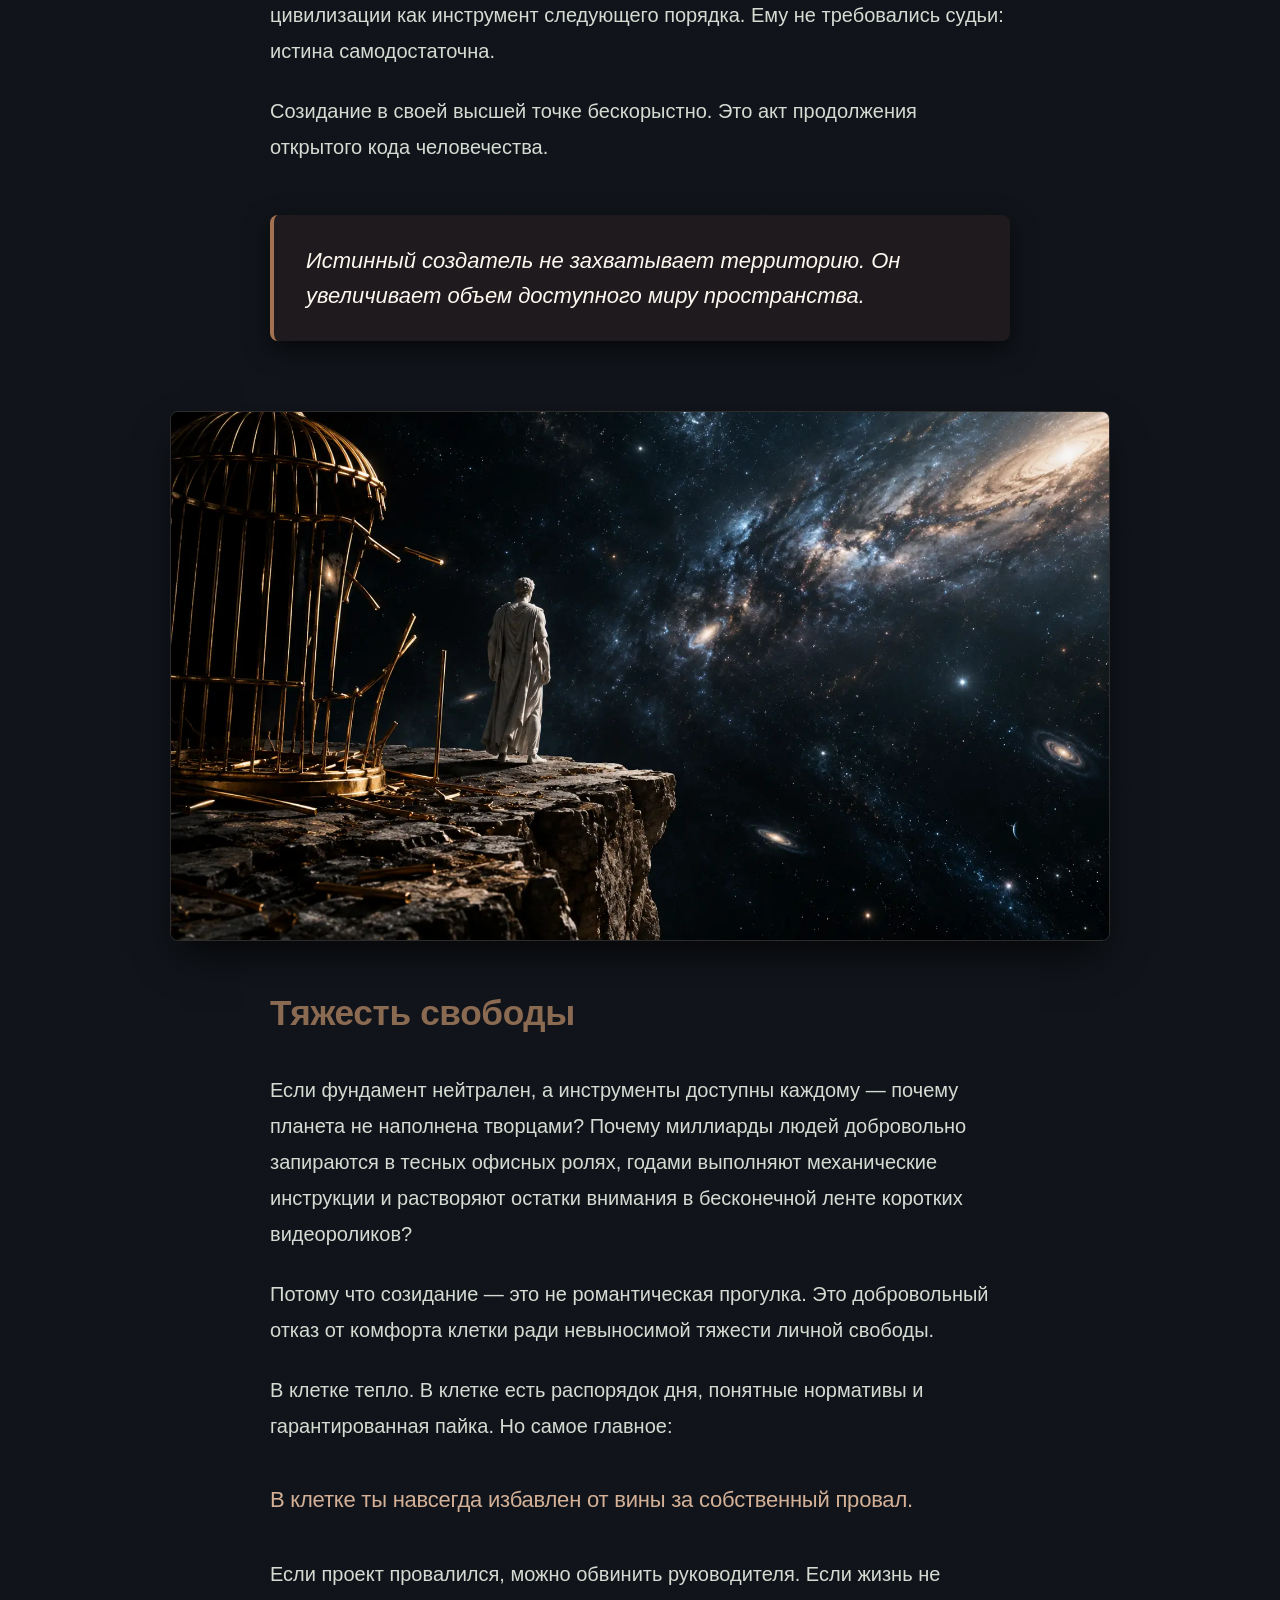
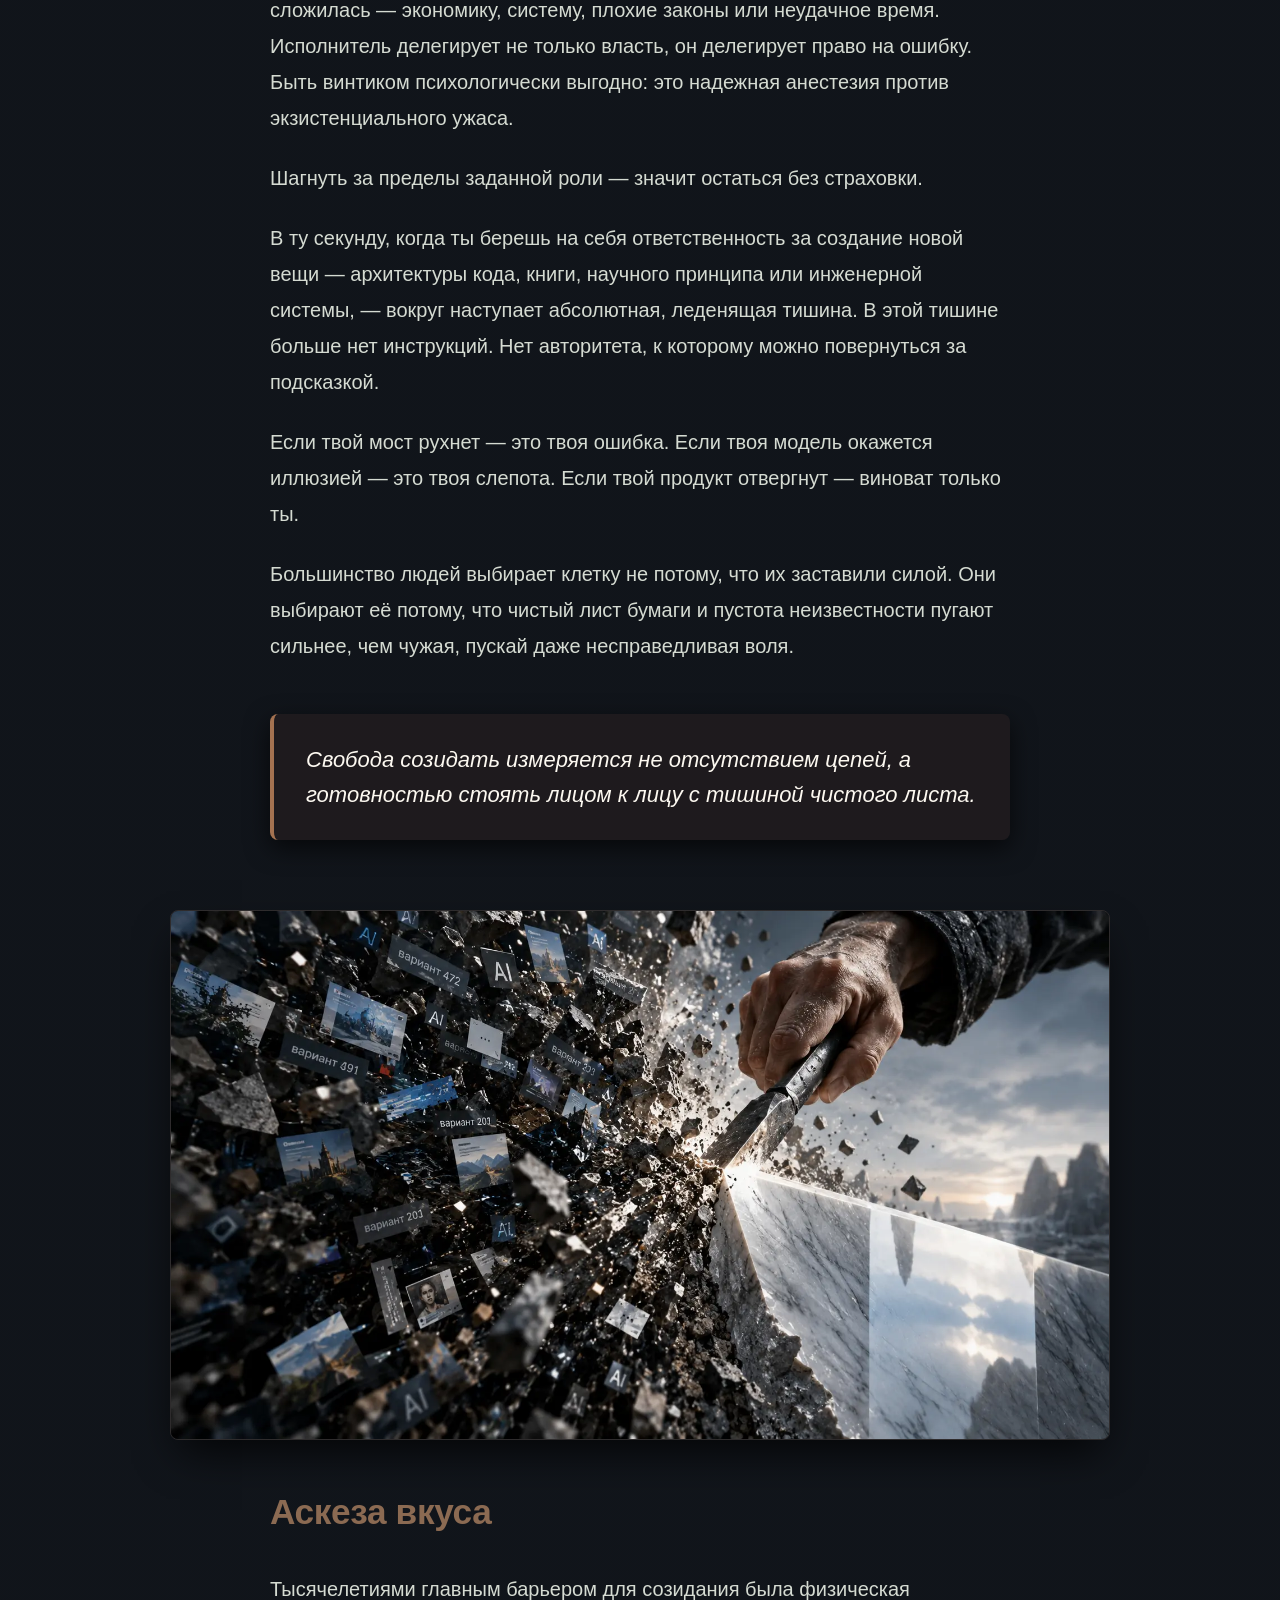
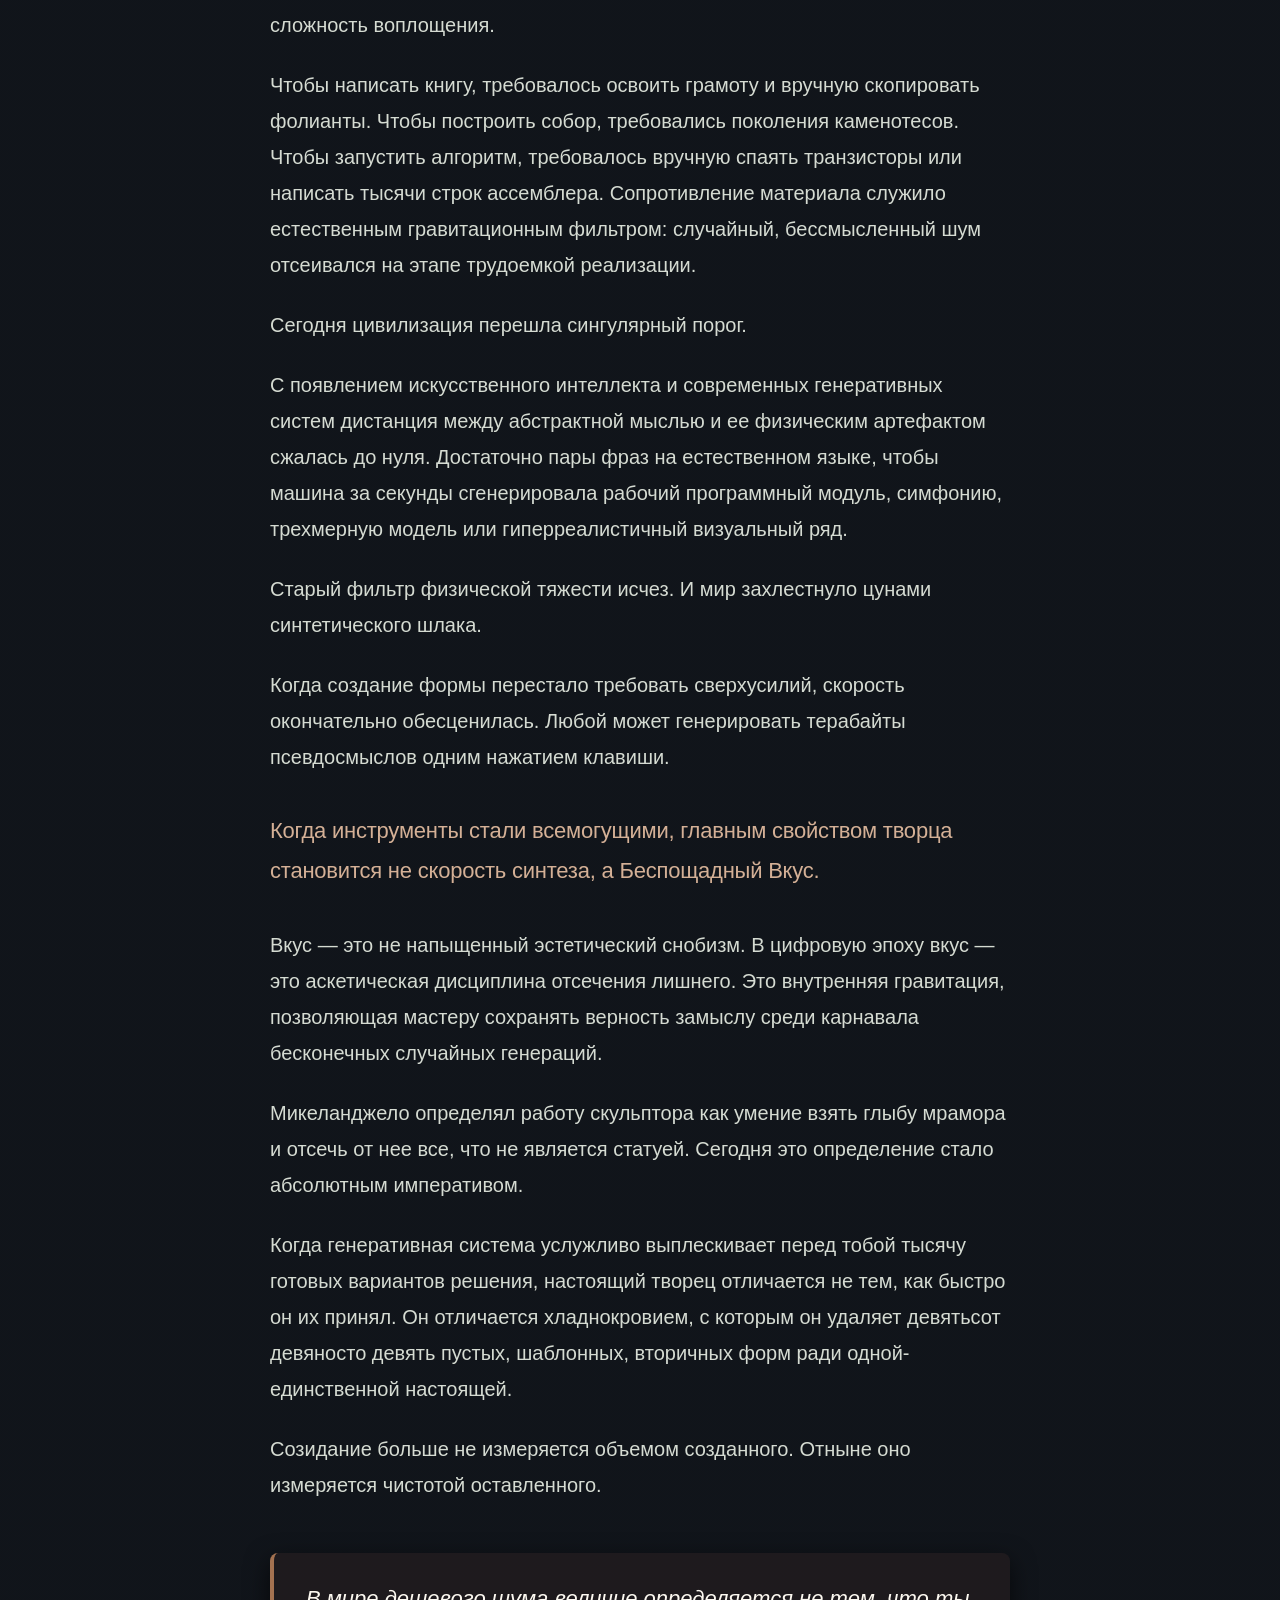
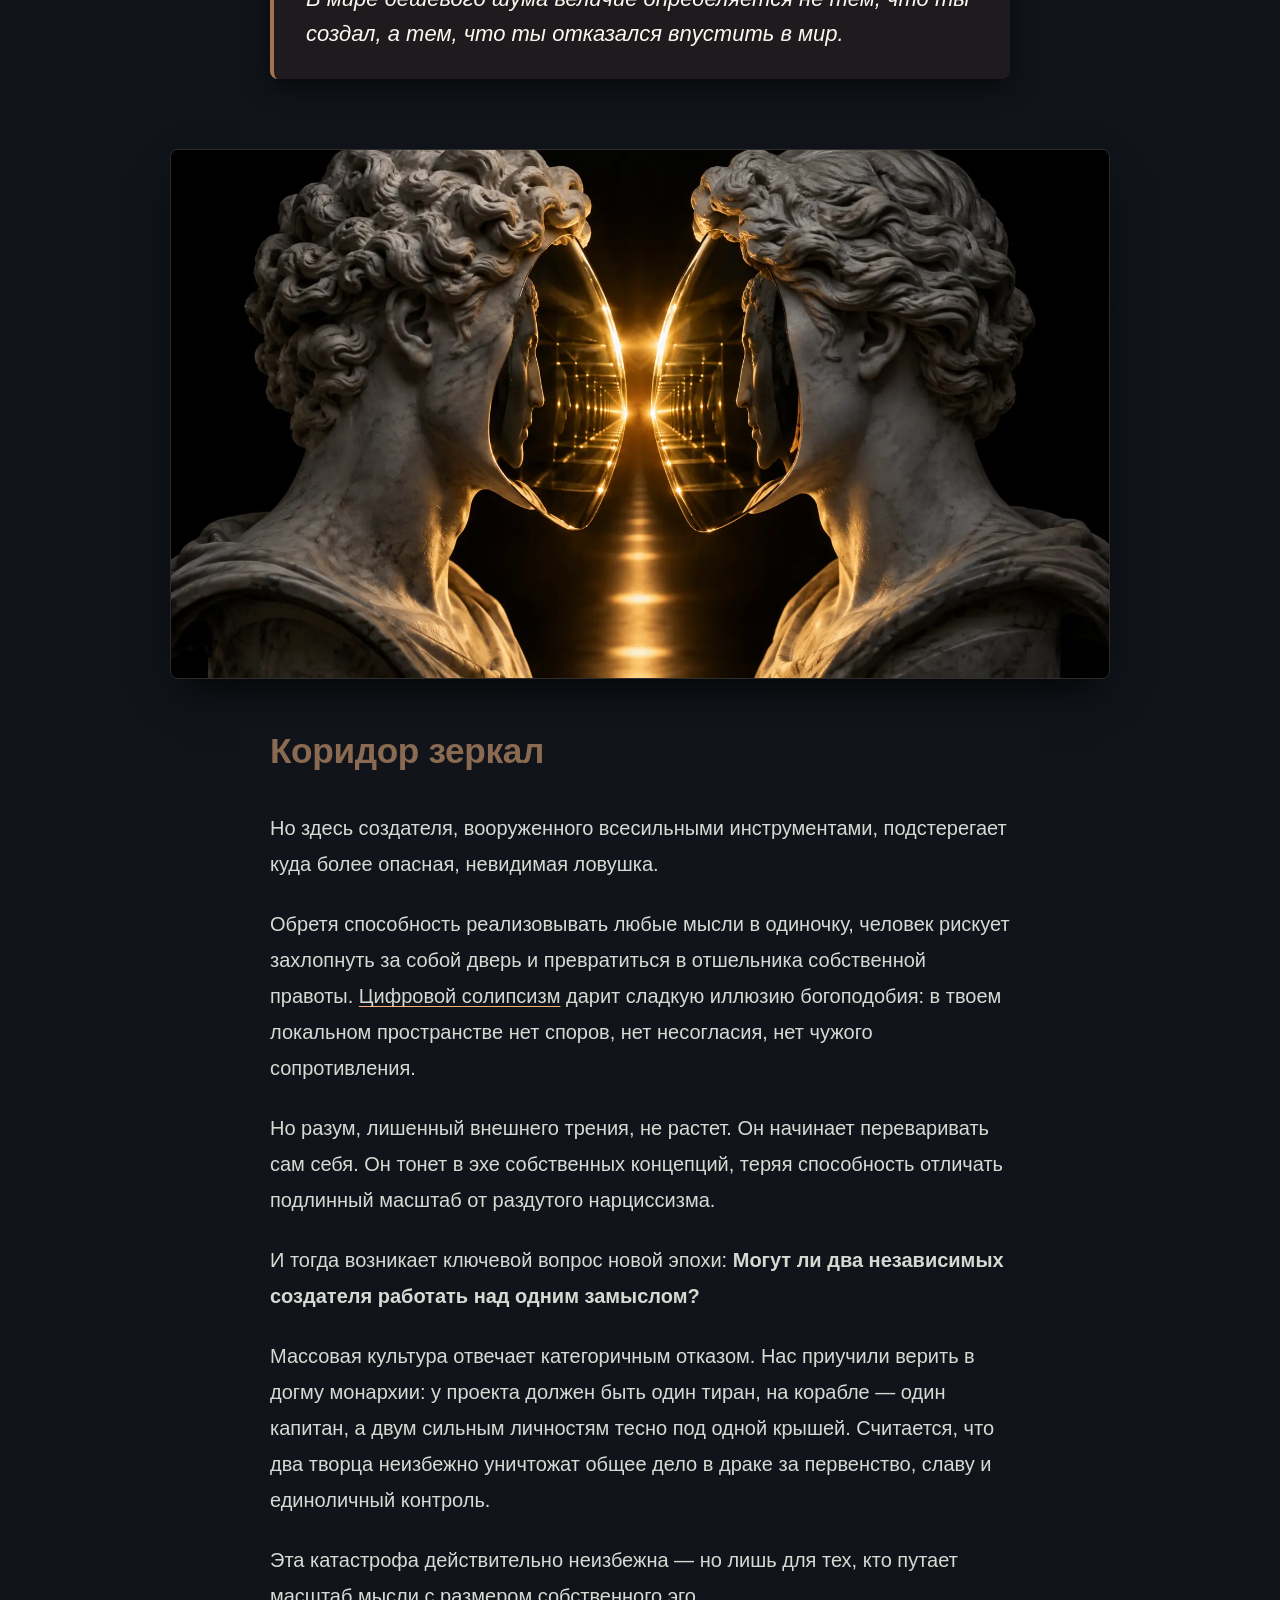
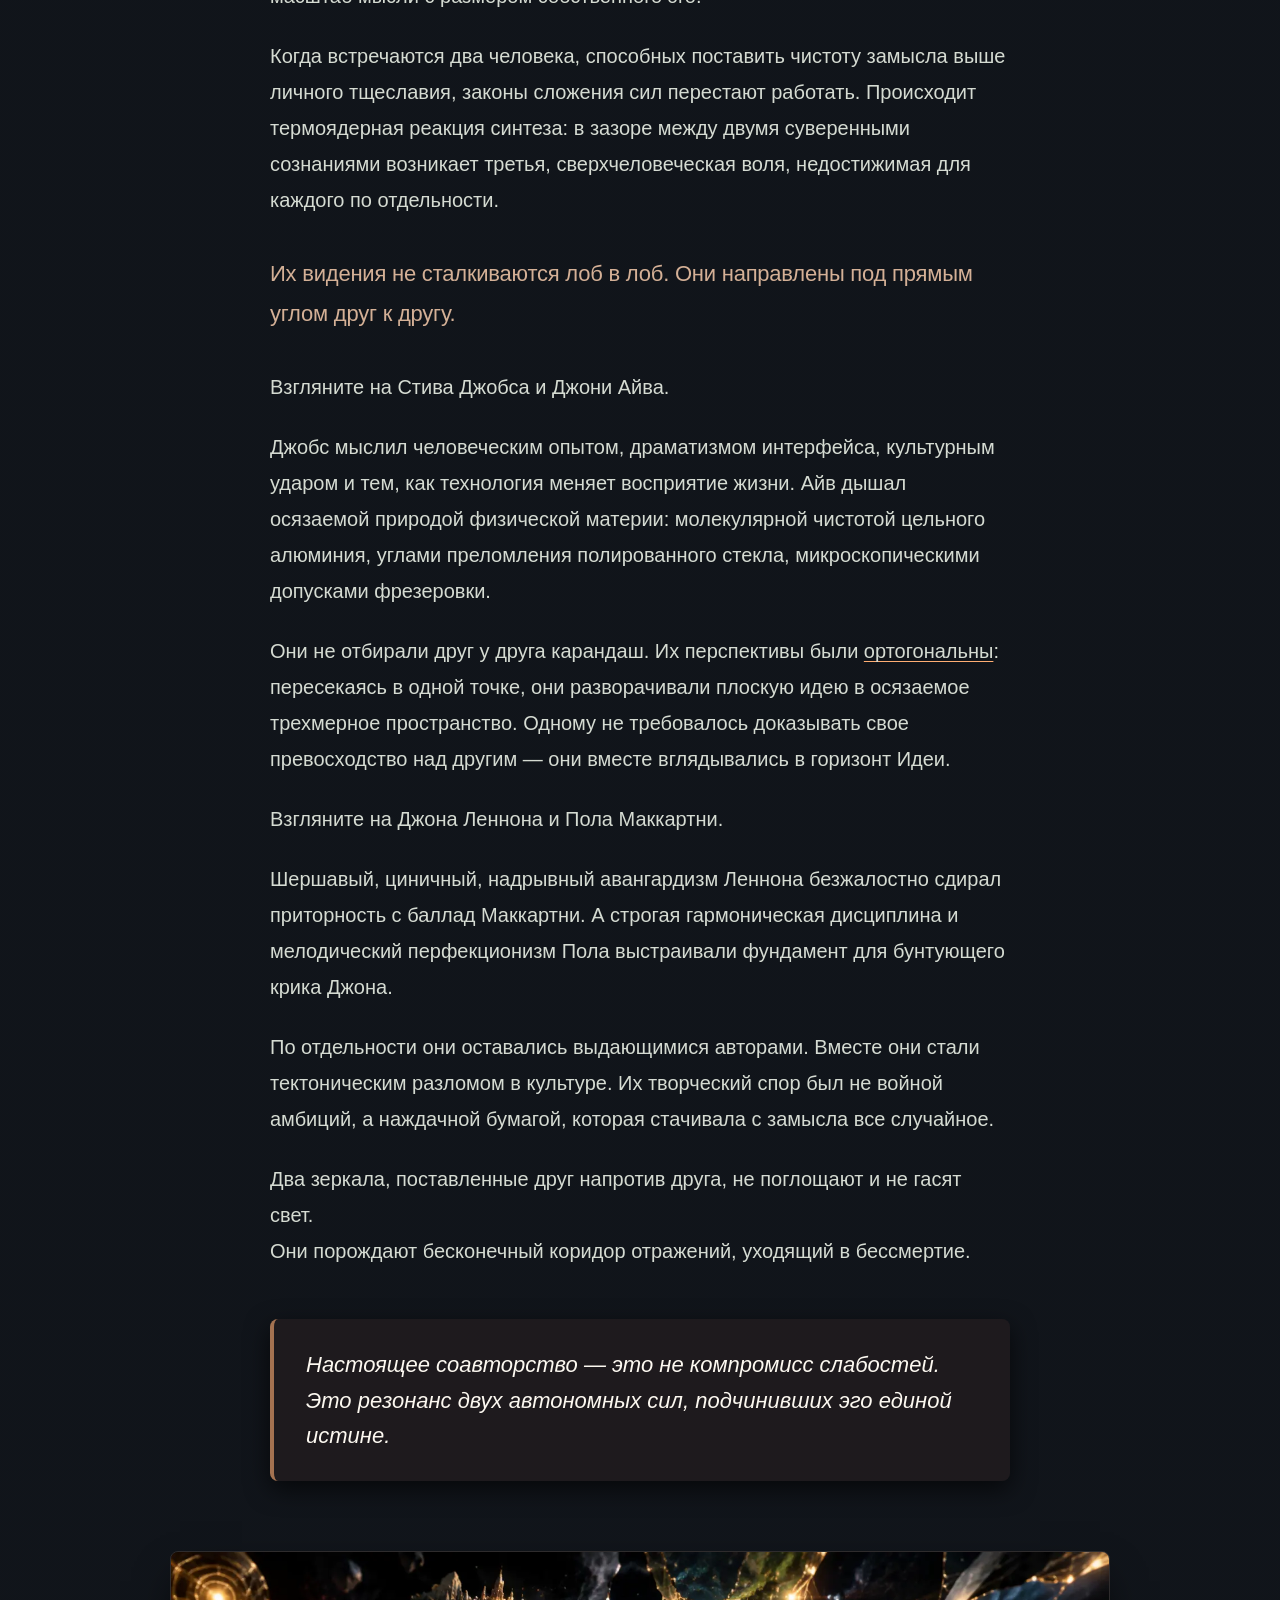
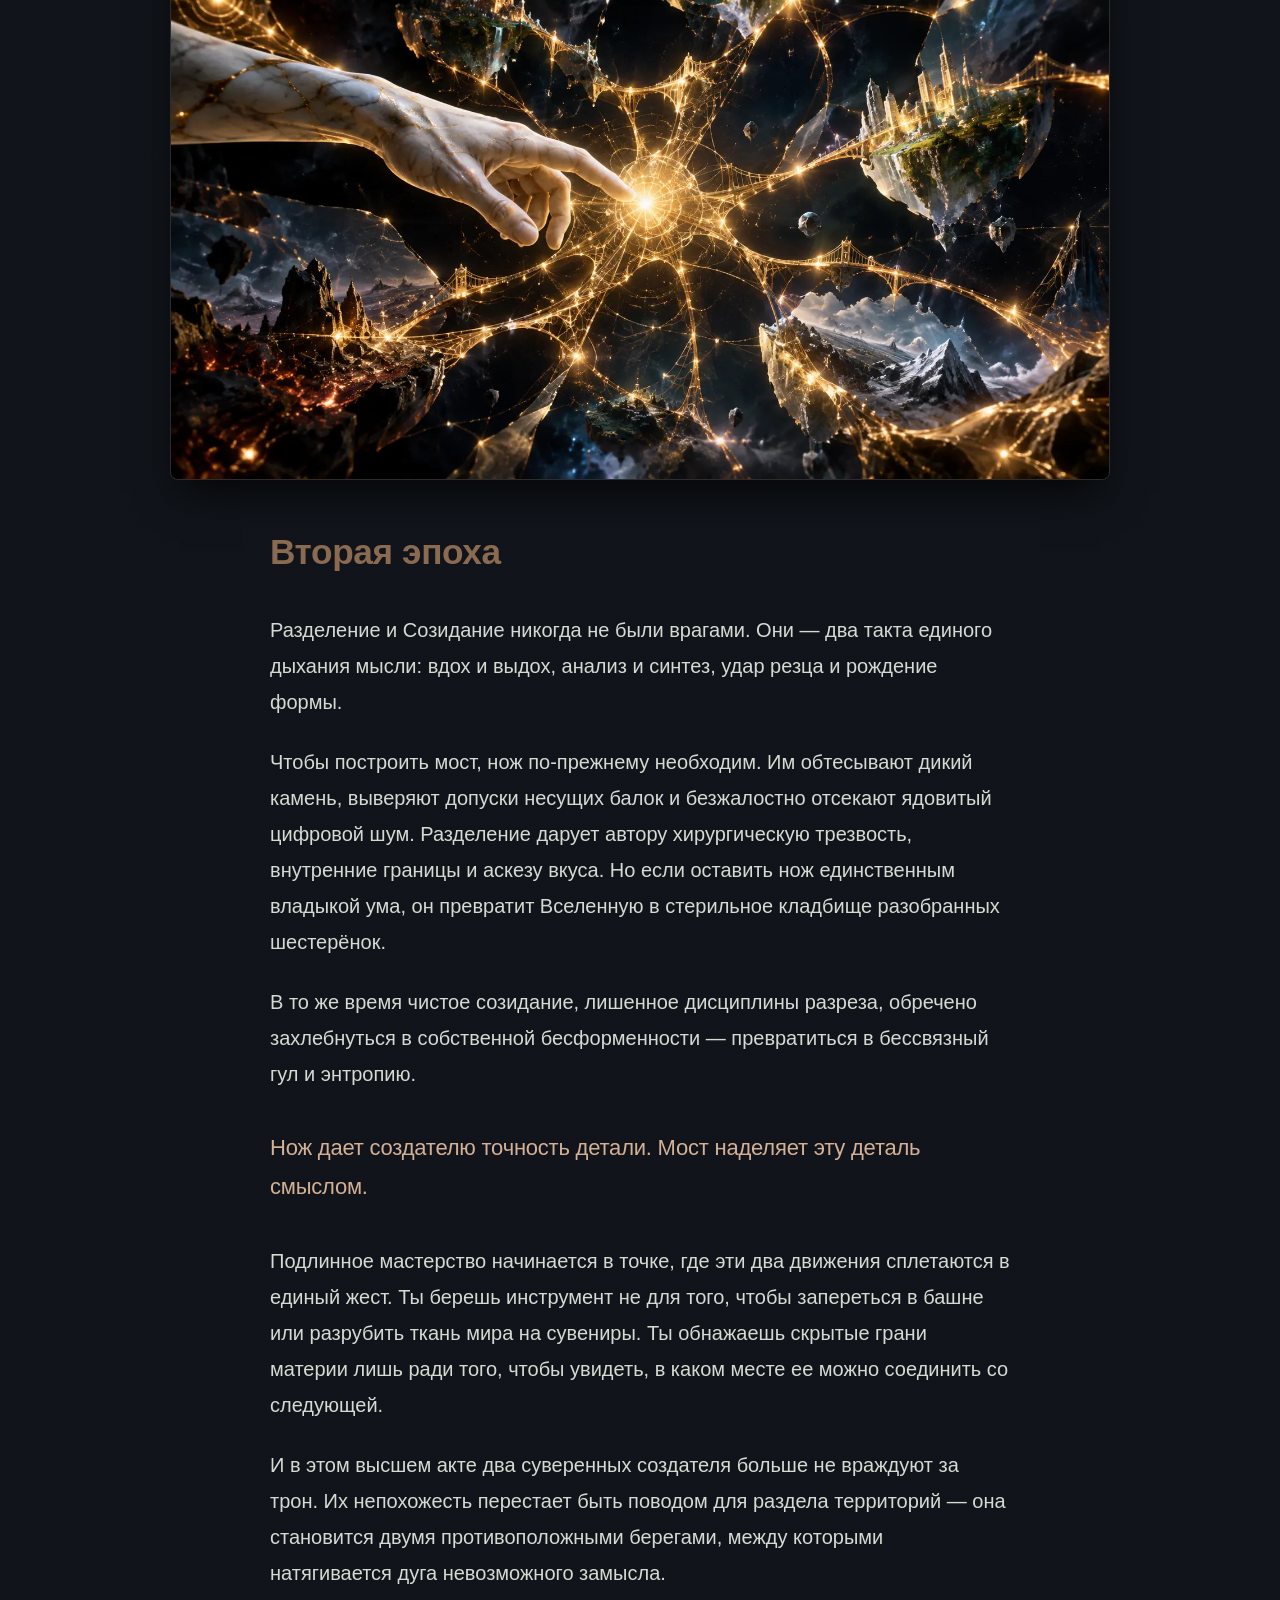
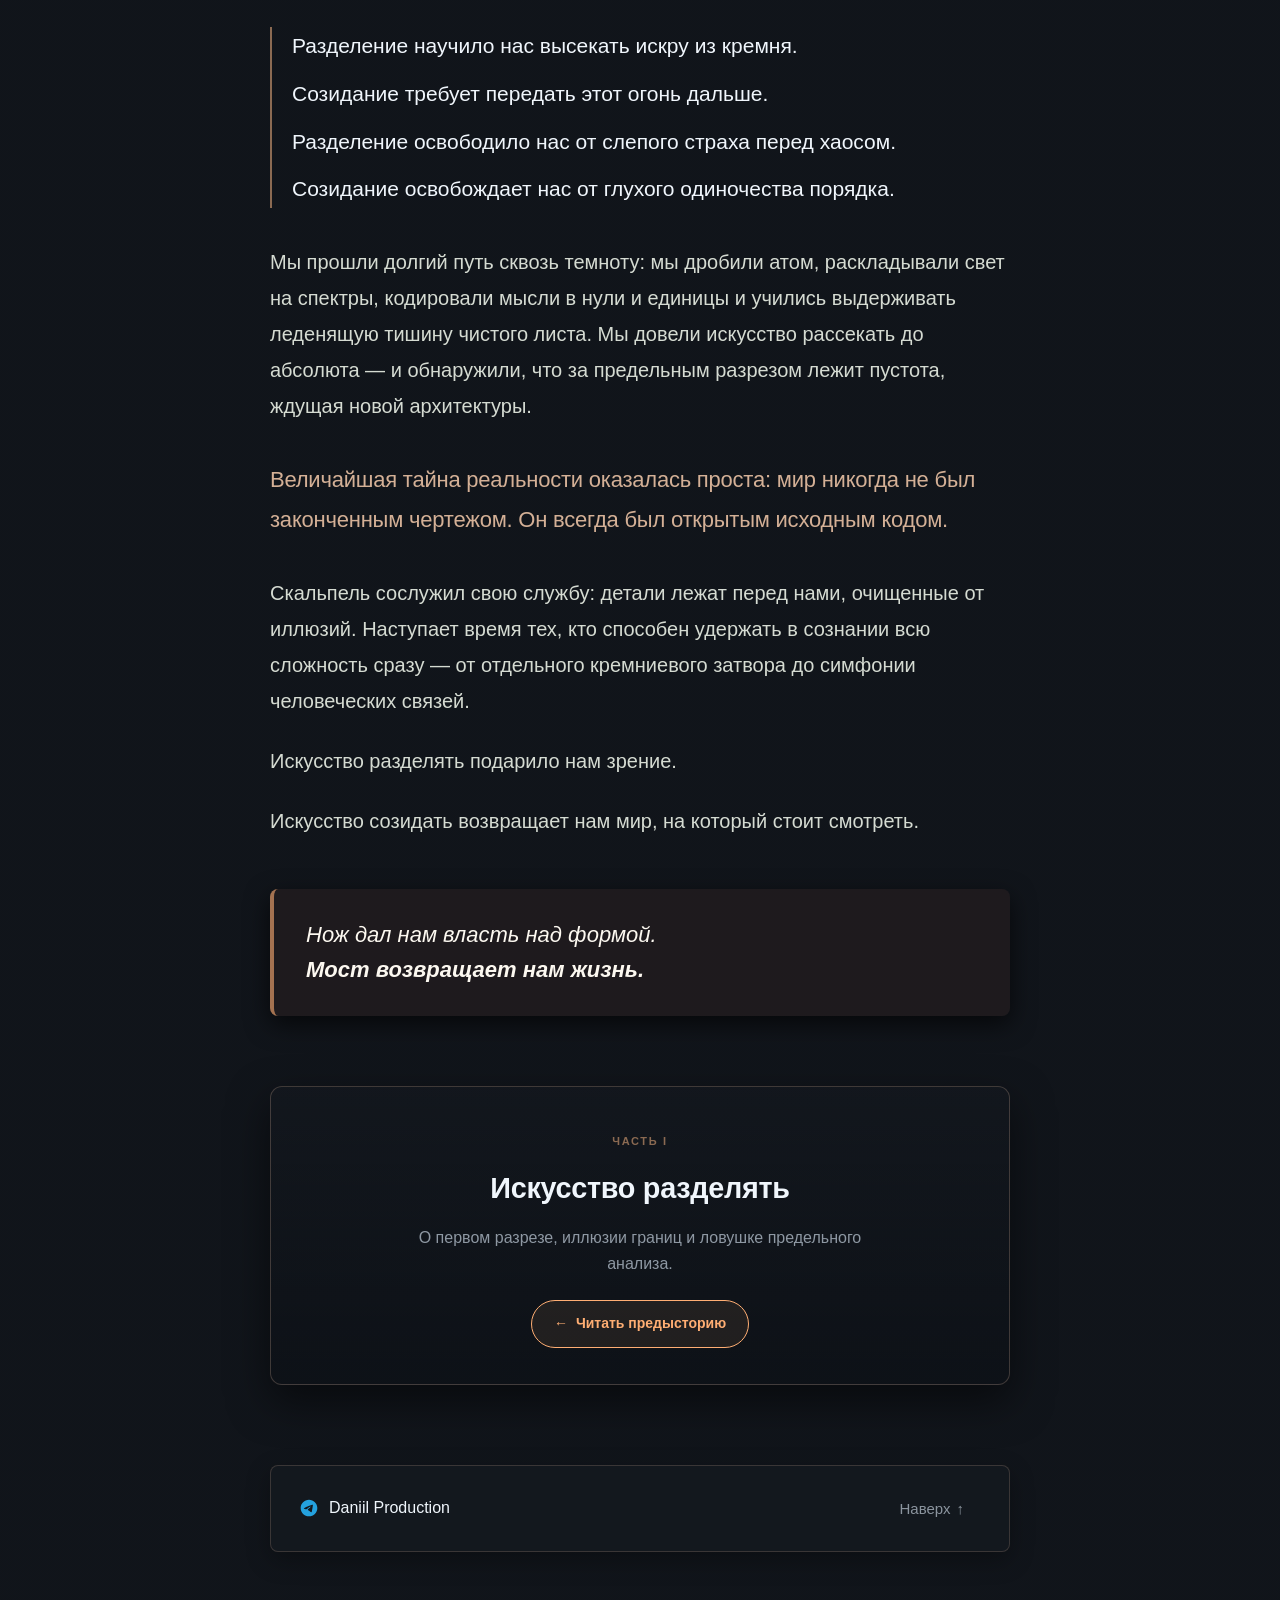
==== commit 8e935a19: "Add files via upload" ====
--- a/ru/index.html
+++ b/ru/index.html
@@ -5,7 +5,7 @@
     <meta name="viewport" content="width=device-width, initial-scale=1.0">
     <meta name="description" content="Способность создавать миры никогда не была привилегией избранных. Она всегда была сущностью человека, решившегося сделать шаг.">
     <meta name="robots" content="index, follow">
-    <meta name="yandex-verification" content="59affaaf15dfb2dc" />
+    <meta name="yandex-verification" content="fb41b37b7a5908dd" />
     <meta property="og:title" content="Искусство созидать">
     <meta property="og:description" content="Способность создавать миры никогда не была привилегией избранных. Она всегда была сущностью человека, решившегося сделать шаг.">
     <meta property="og:type" content="website">
--- a/style.css
+++ b/style.css
@@ -566,8 +566,9 @@
     position: relative;
     color: #d5dbd2;
     cursor: help;
-    text-decoration: underline dotted #ffae73 1.5px;
+    text-decoration: underline solid #ffae73 1px;
     text-underline-offset: 3px;
+    text-decoration-skip-ink: none;
     transition: color 0.2s ease;
 }
 
@@ -665,6 +666,18 @@
     background: rgba(255, 255, 255, 0.15);
 }
 
+#quote-share-menu.below {
+    position: absolute;
+    transform: translateX(-50%);
+    animation: fadeInBelow 0.15s ease-out;
+}
+
+@keyframes fadeInBelow {
+    from { opacity: 0; transform: translate(-50%, -8px); }
+    to { opacity: 1; transform: translate(-50%, 0); }
+}
+
+
 @keyframes fadeIn {
     from { opacity: 0; transform: translate(-50%, -90%); }
     to { opacity: 1; transform: translate(-50%, -100%); }
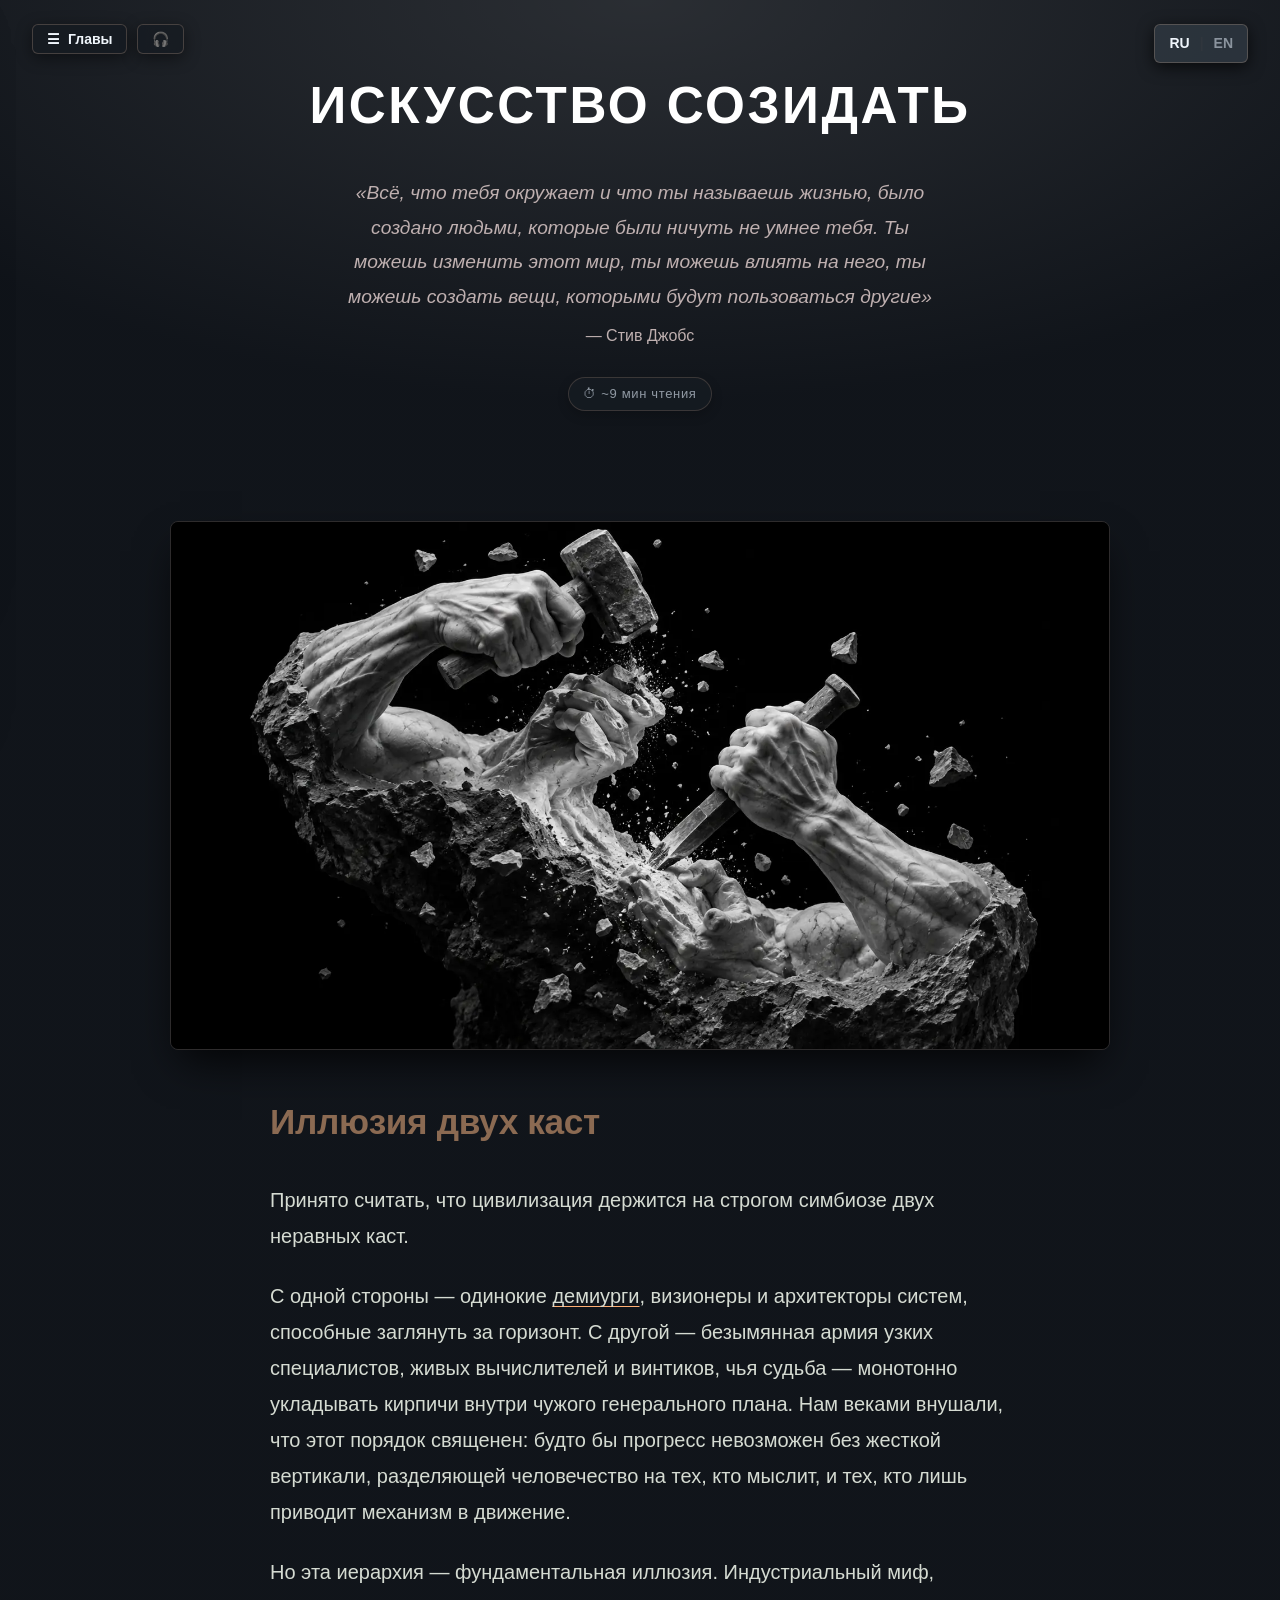
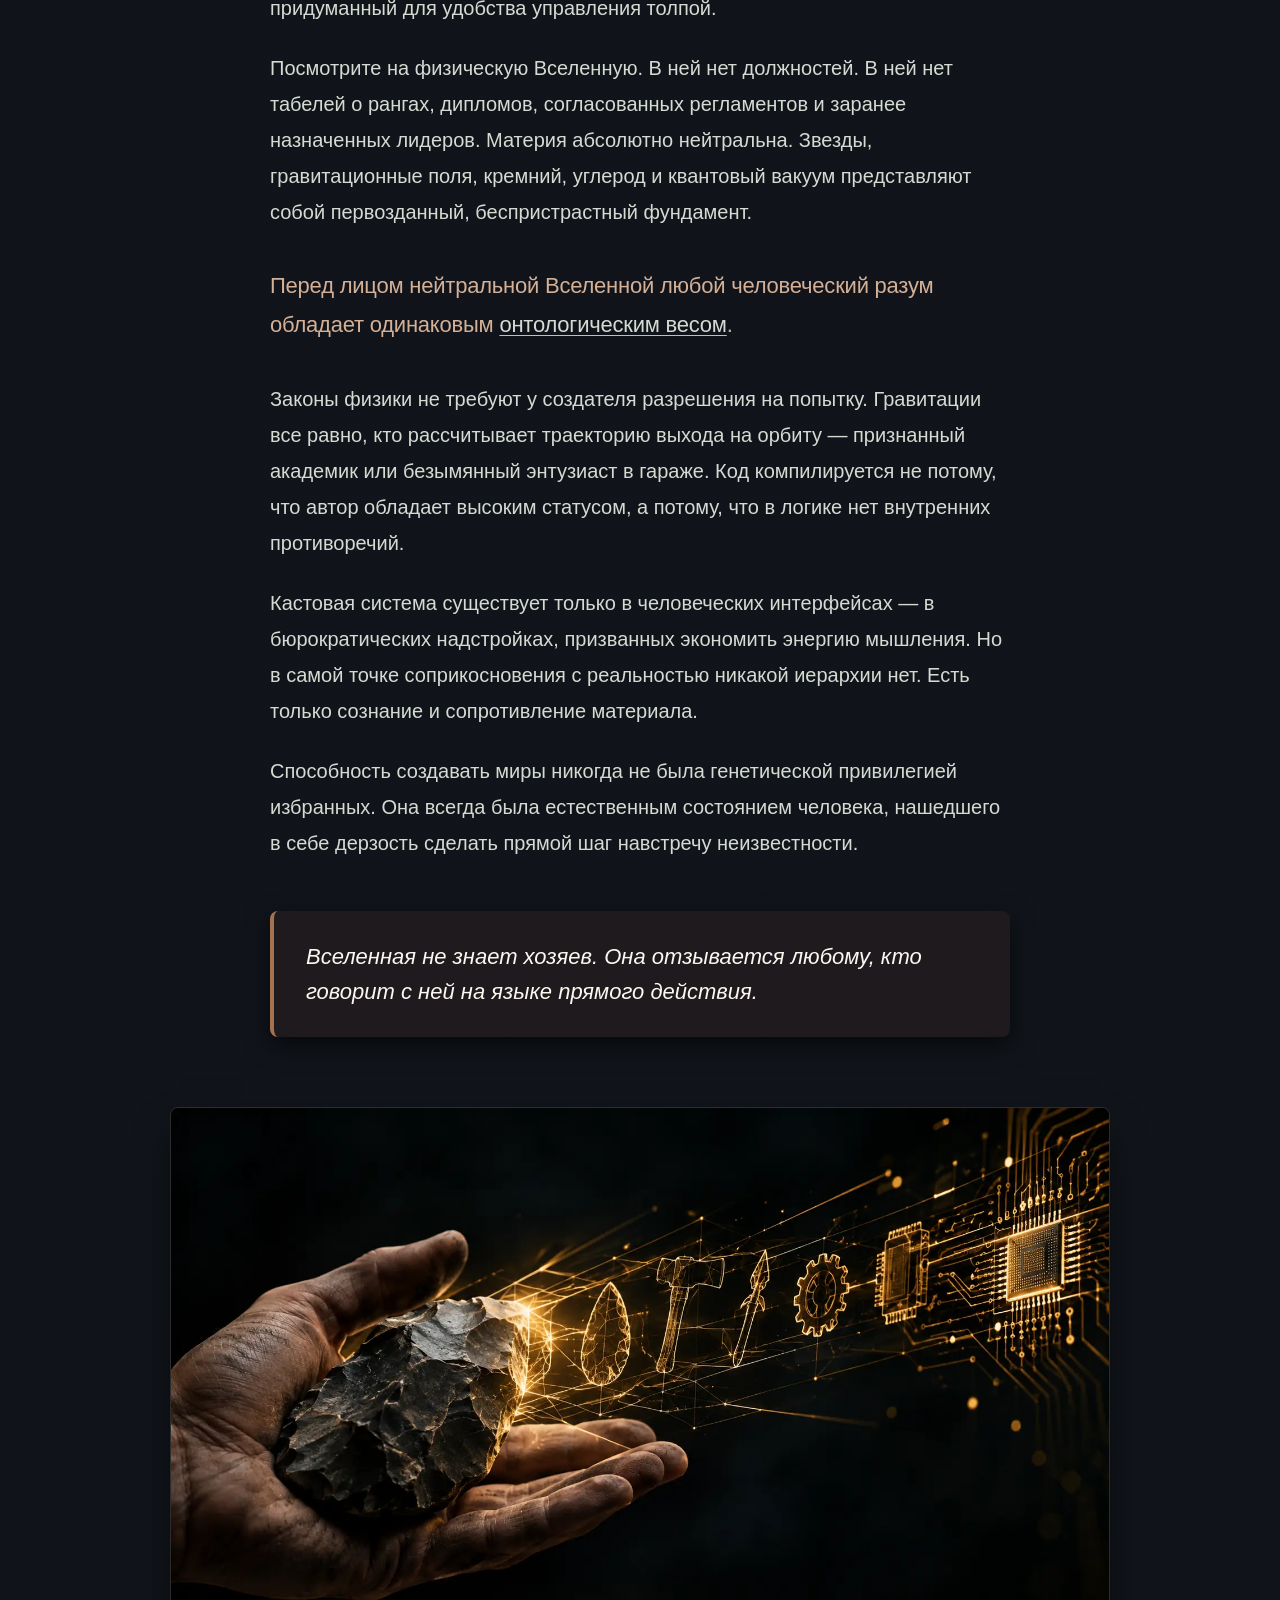
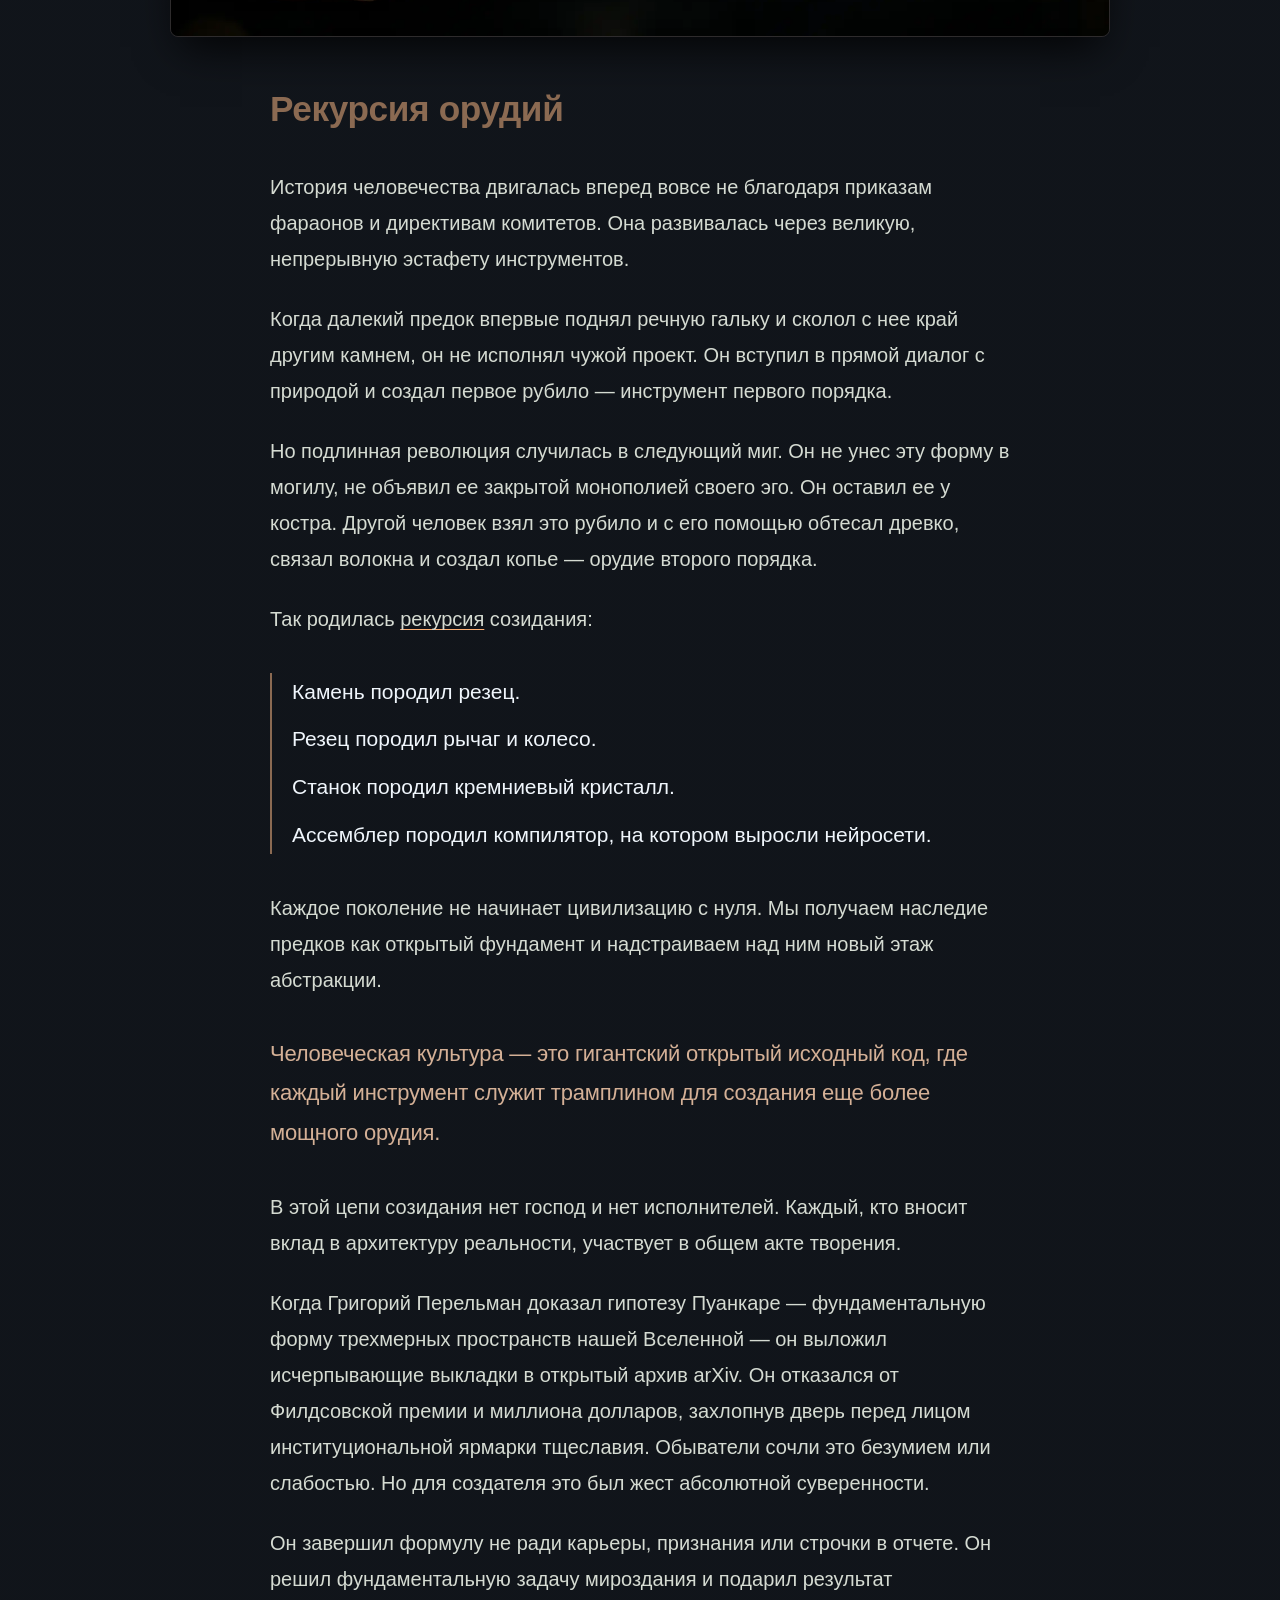
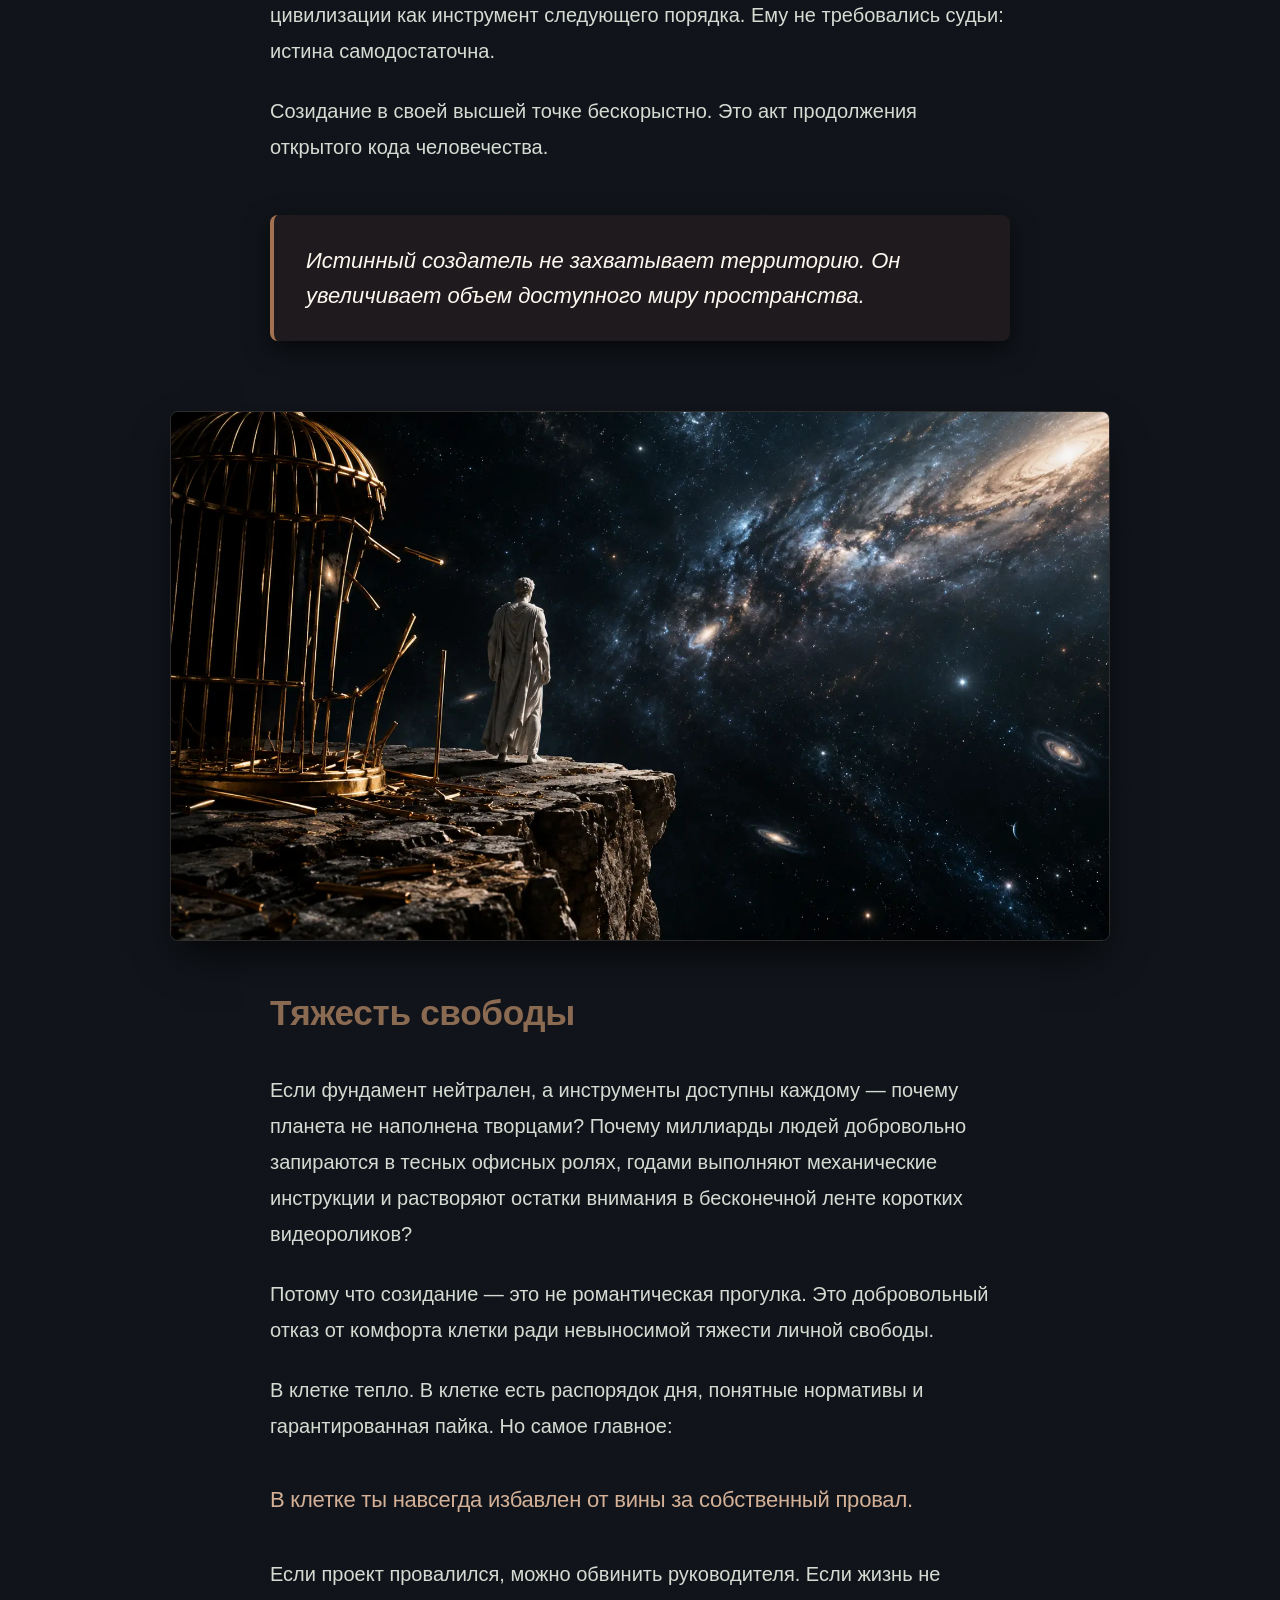
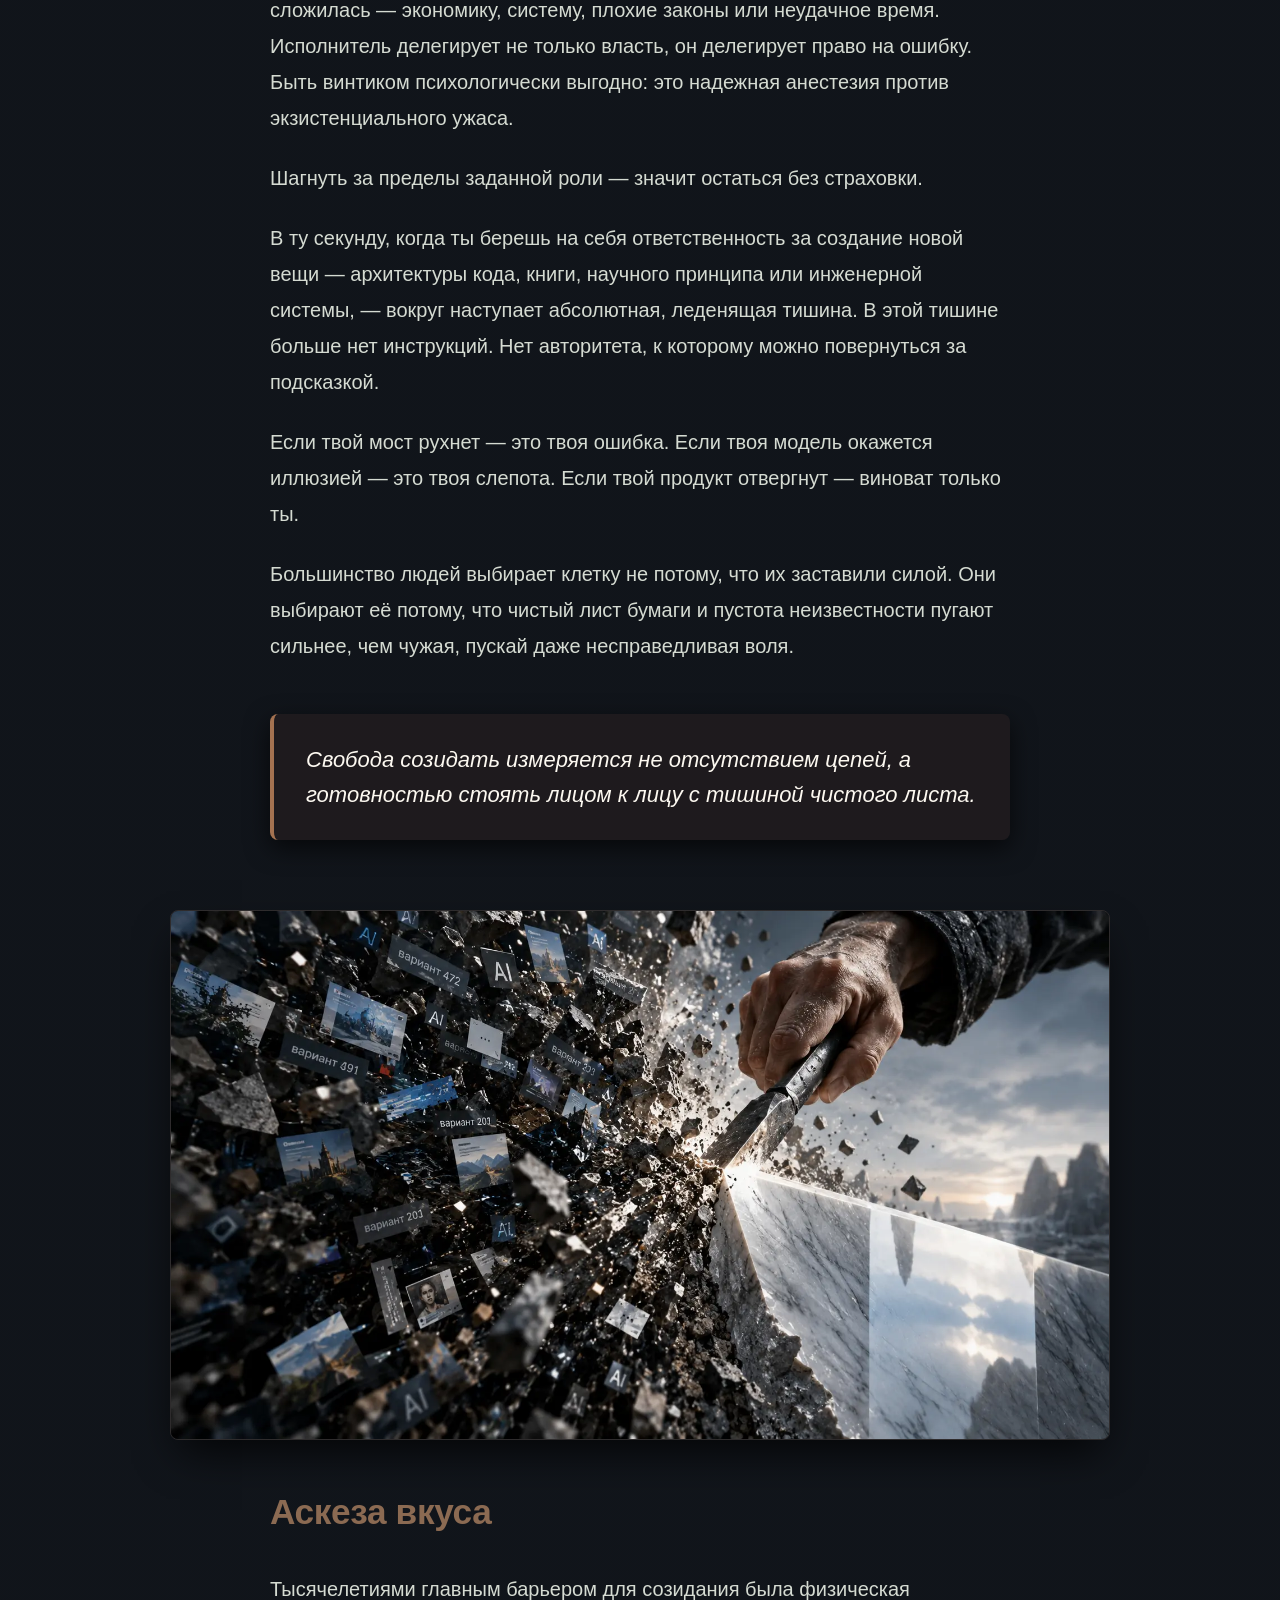
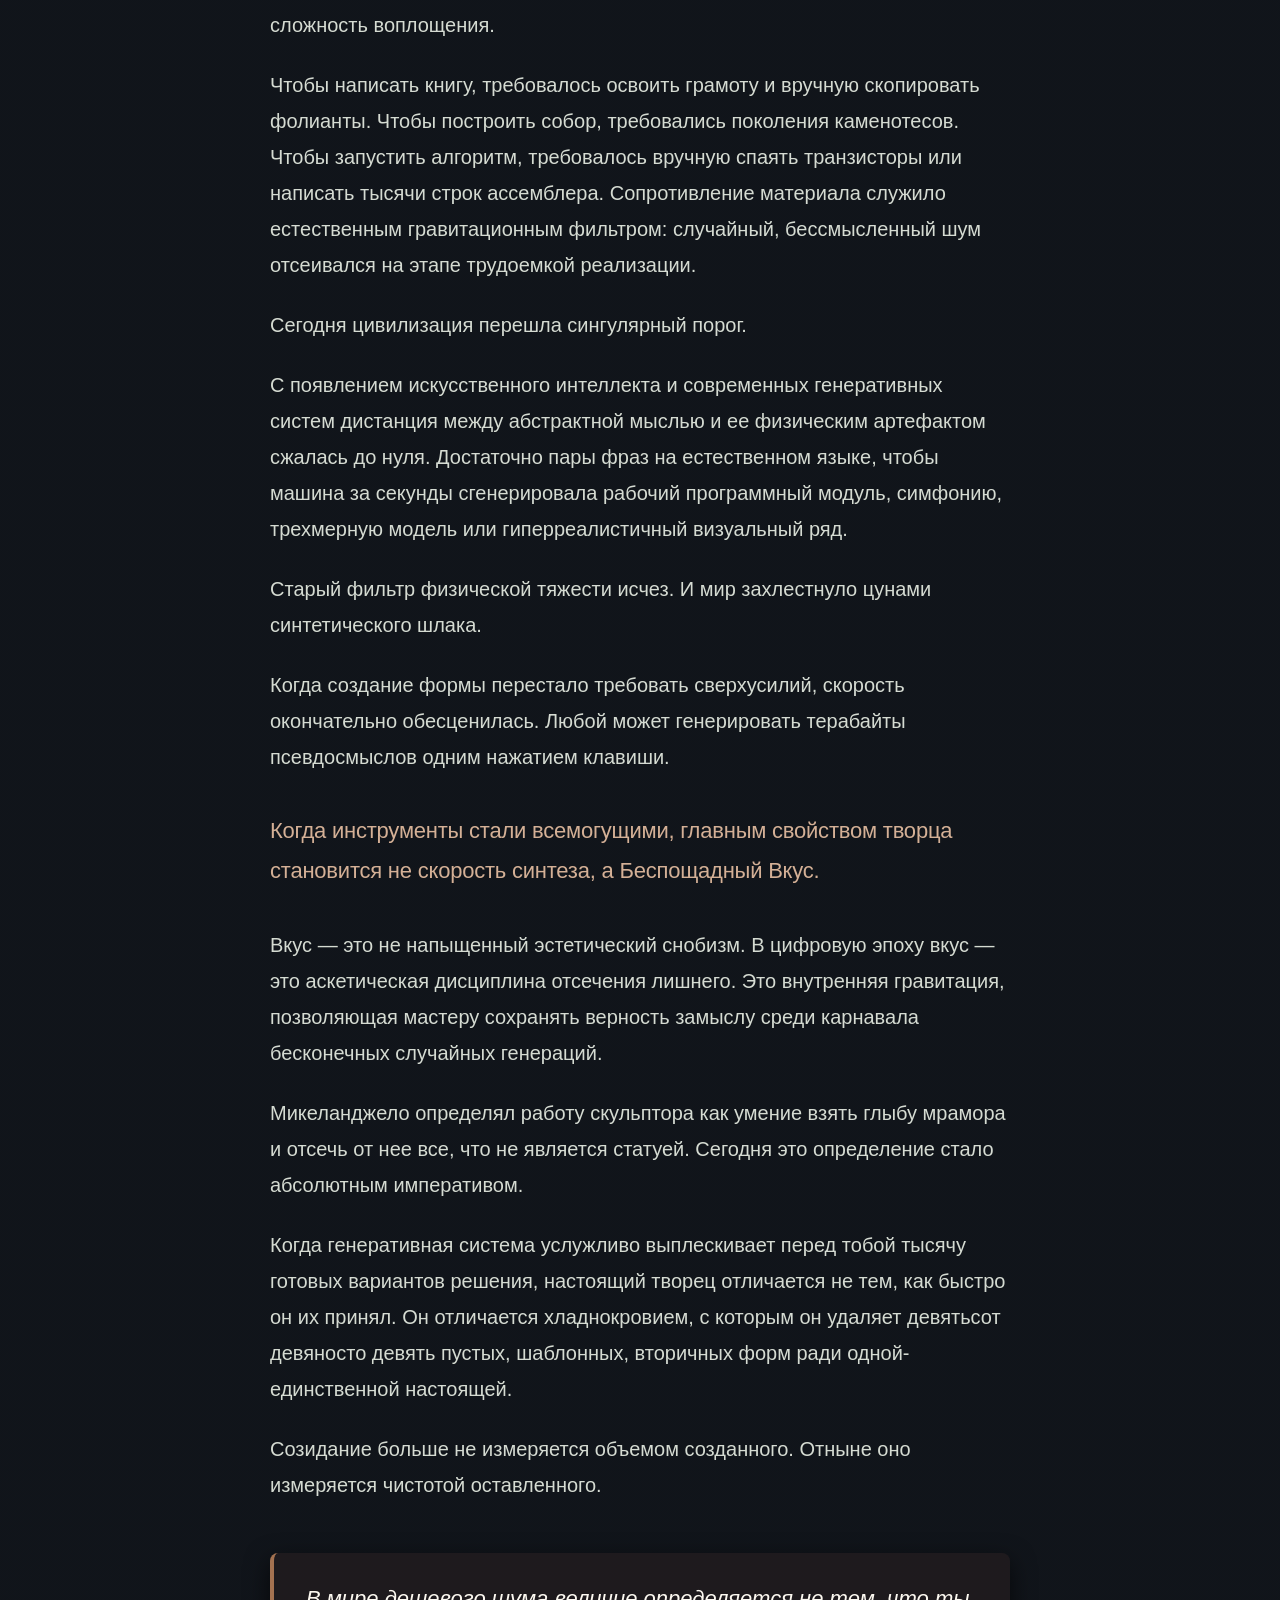
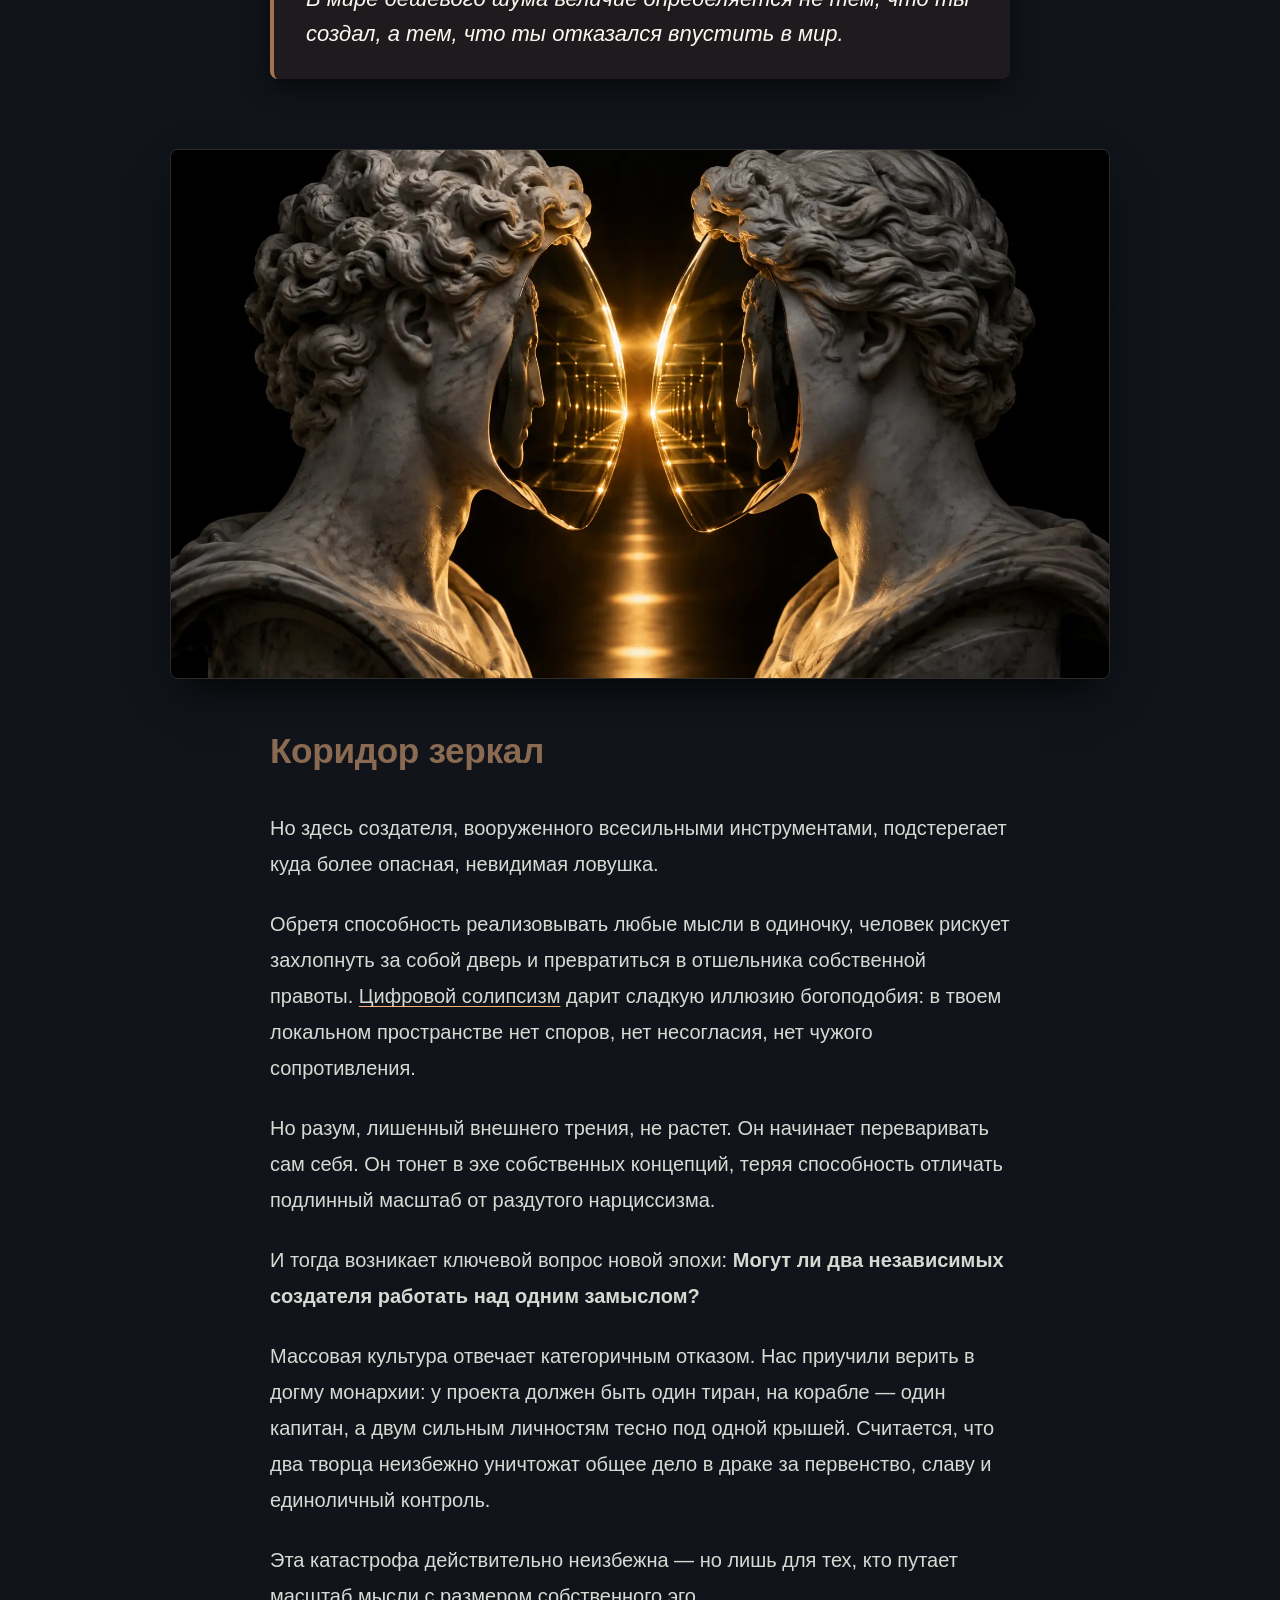
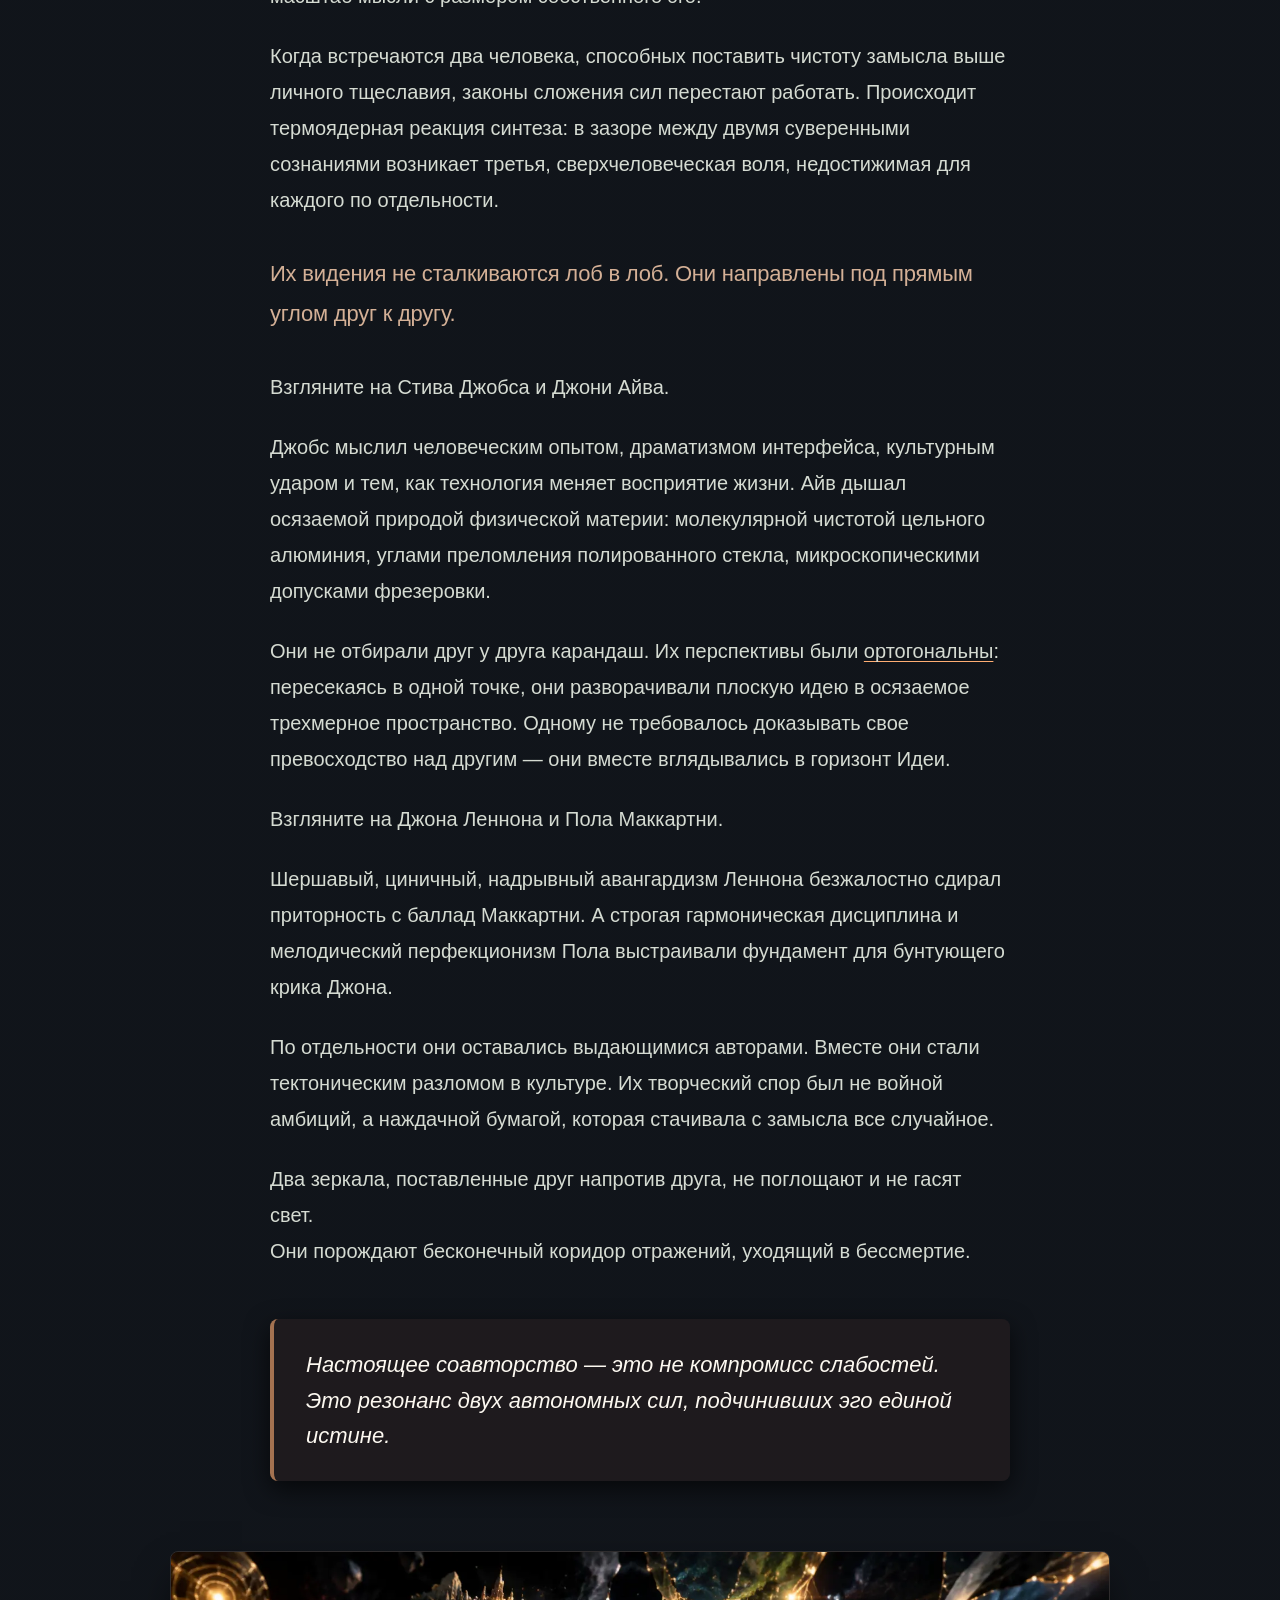
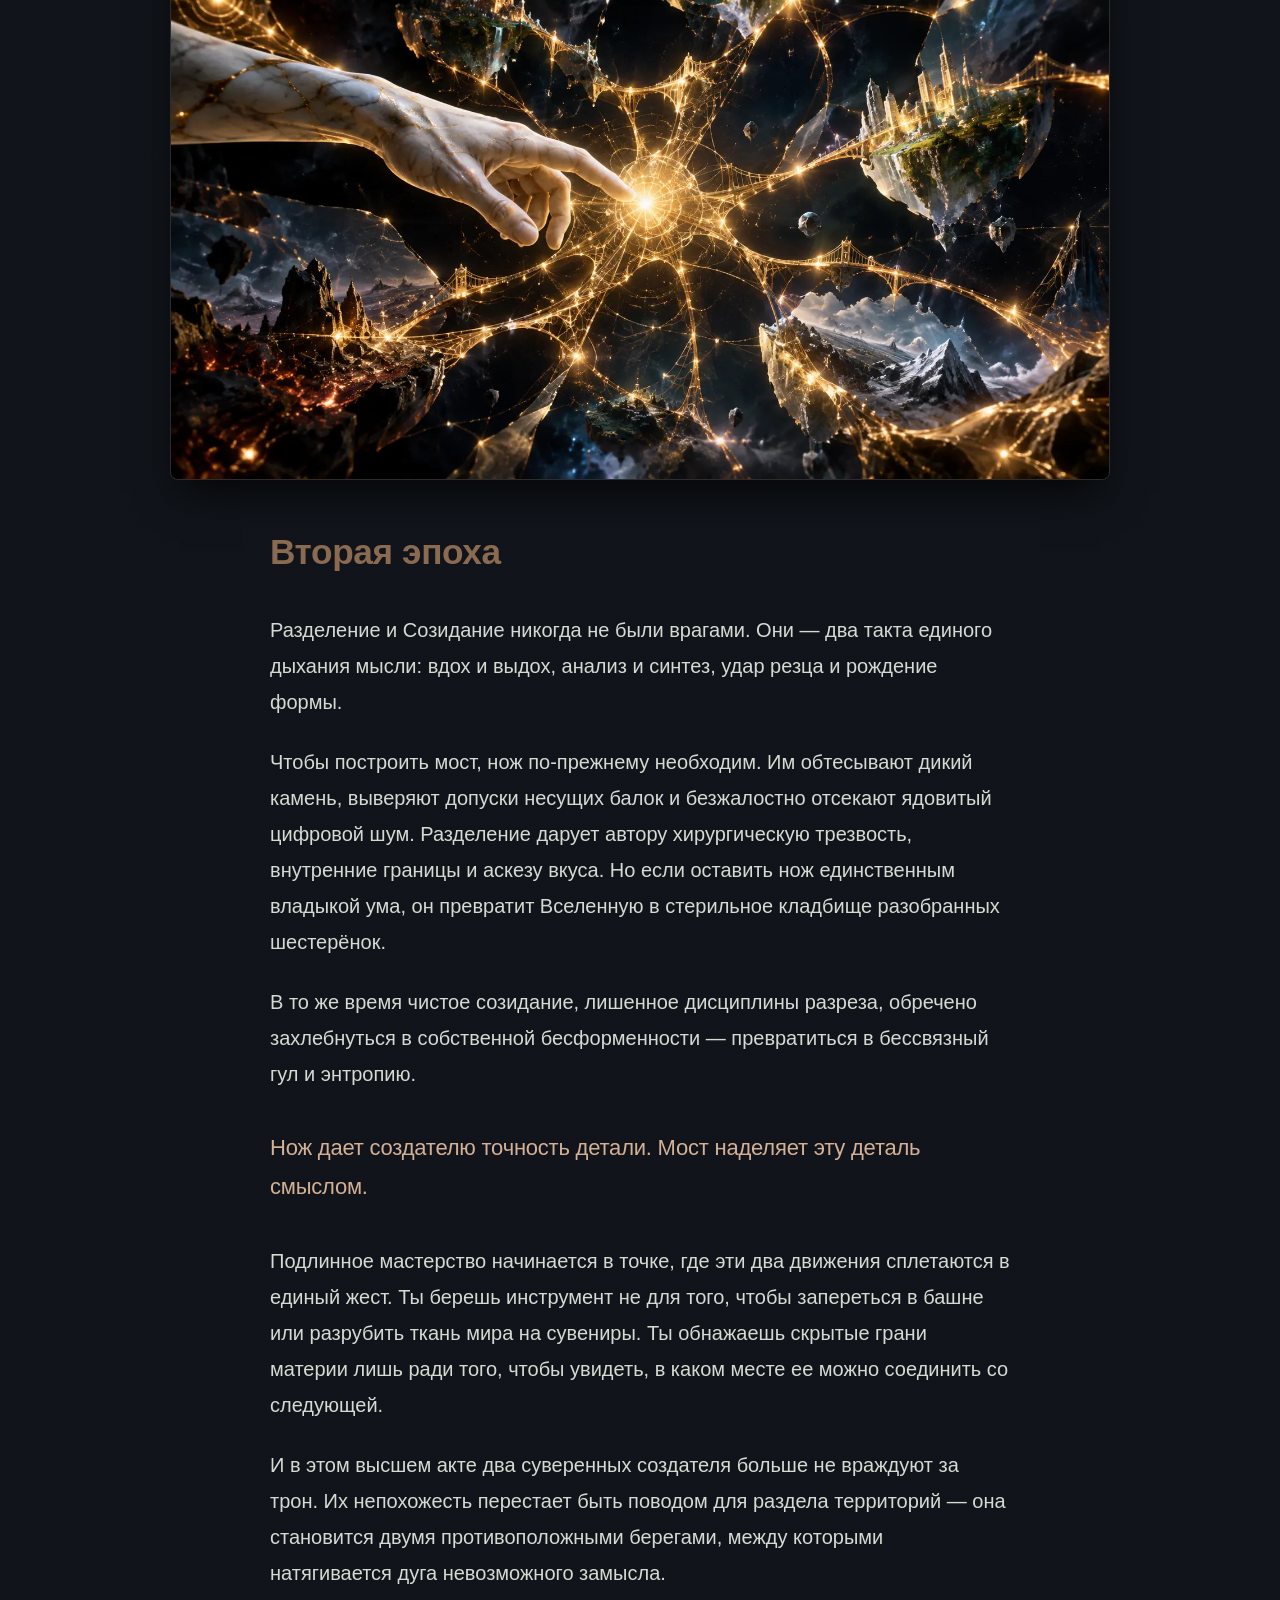
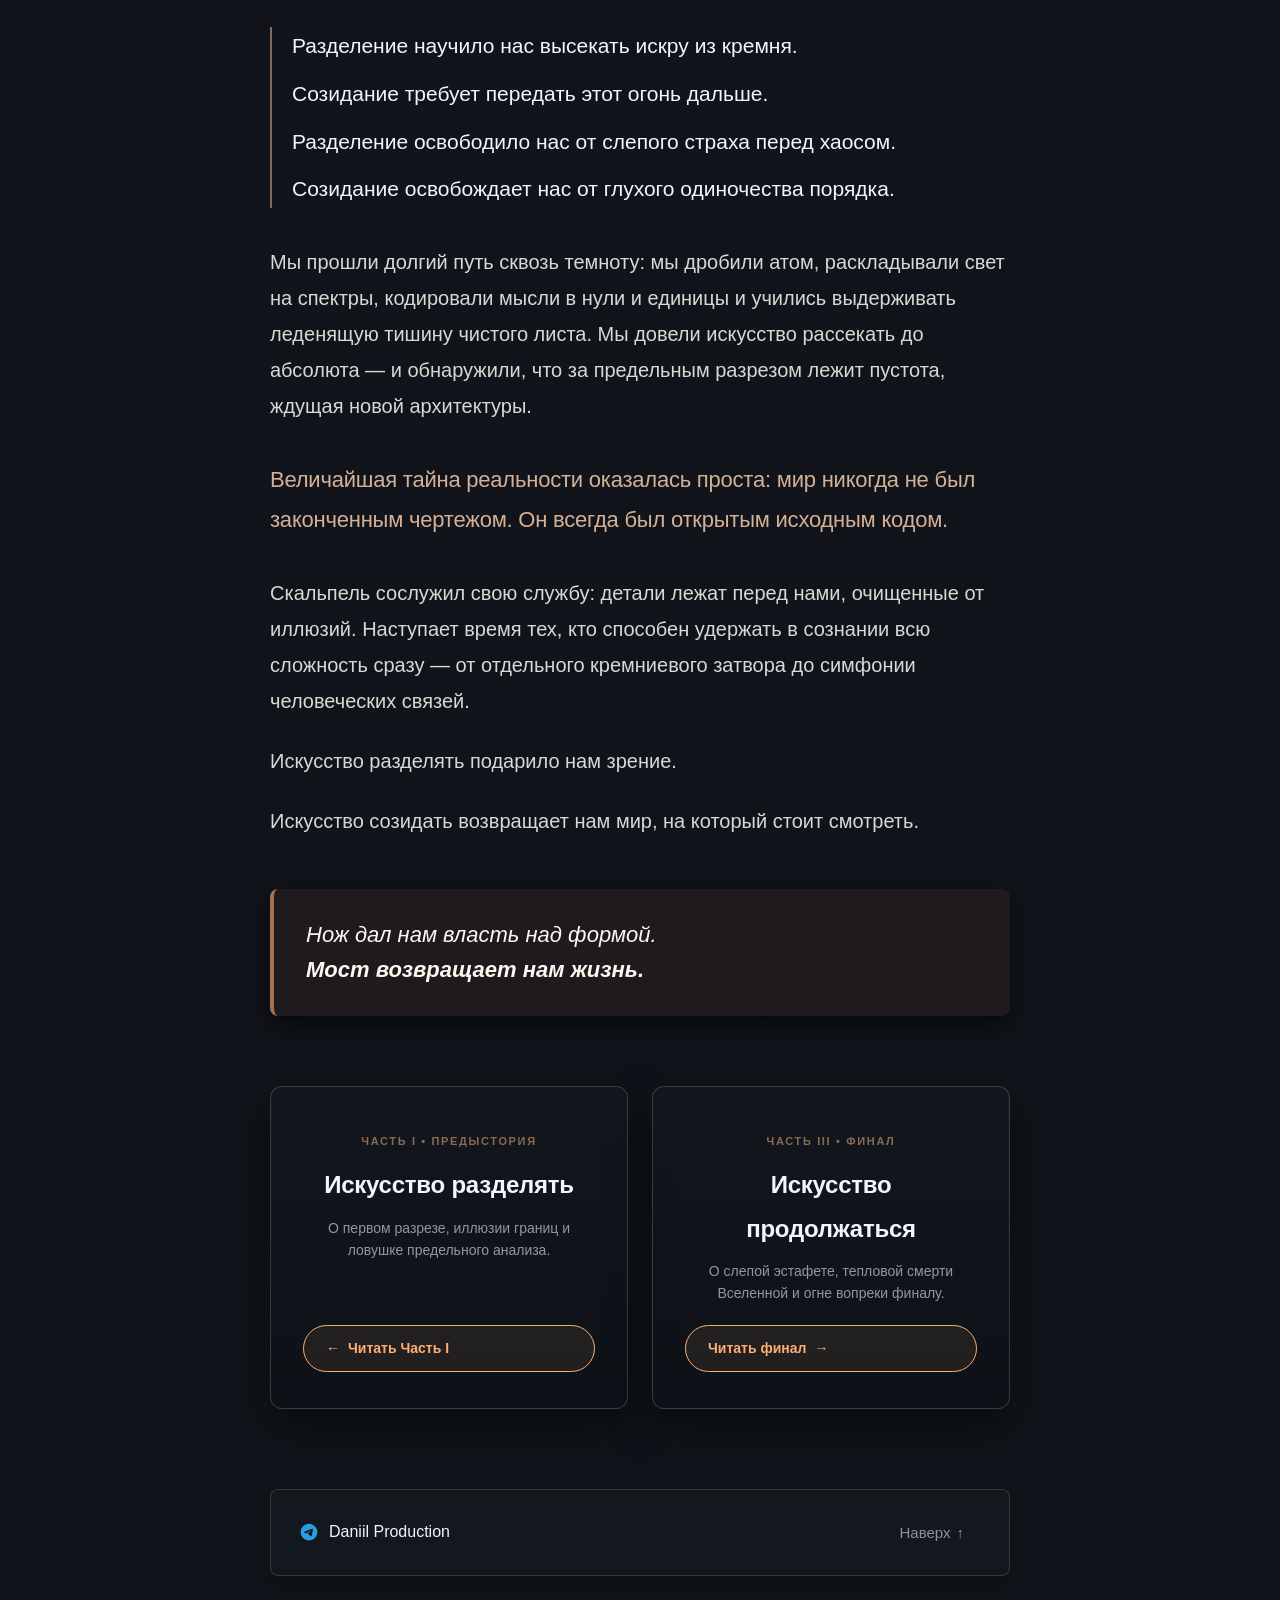
==== commit 9cc41be1: "Add files via upload" ====
--- a/ru/index.html
+++ b/ru/index.html
@@ -96,6 +96,7 @@
             <span class="series-label">СЕРИЯ ЭССЕ</span>
             <a href="https://division.daniilproduction.com/ru/" class="series-link">I. Искусство разделять</a>
             <a href="https://creation.daniilproduction.com/ru/" class="series-link active">II. Искусство созидать</a>
+            <a href="https://continue.daniilproduction.com/ru/" class="series-link">III. Искусство продолжаться</a>
         </div>
     </aside>
 
@@ -304,15 +305,32 @@
             </blockquote>
         </section>
 
-        <div class="next-essay-card">
-            <span class="next-essay-label">ЧАСТЬ I</span>
-            <h3 class="next-essay-title">Искусство разделять</h3>
-            <p class="next-essay-desc">О первом разрезе, иллюзии границ и ловушке предельного анализа.</p>
-            <a href="https://division.daniilproduction.com/ru/" class="next-essay-btn">
-                <span class="arrow">←</span>
-                <span>Читать предысторию</span>
-            </a>
-        </div>
+        <div style="display: grid; grid-template-columns: repeat(auto-fit, minmax(280px, 1fr)); gap: 24px; max-width: 740px; margin: 60px auto 0;">
+            <div class="next-essay-card" style="margin: 0; display: flex; flex-direction: column; justify-content: space-between;">
+                <div>
+                    <span class="next-essay-label">ЧАСТЬ I • ПРЕДЫСТОРИЯ</span>
+                    <h3 class="next-essay-title" style="font-size: 1.5rem;">Искусство разделять</h3>
+                    <p class="next-essay-desc" style="font-size: 14px; margin-bottom: 20px;">О первом разрезе, иллюзии границ и ловушке предельного анализа.</p>
+                </div>
+                <a href="https://division.daniilproduction.com/ru/" class="next-essay-btn">
+                    <span class="arrow">←</span>
+                    <span>Читать Часть I</span>
+                </a>
+            </div>
+
+            <div class="next-essay-card" style="margin: 0; display: flex; flex-direction: column; justify-content: space-between;">
+                <div>
+                    <span class="next-essay-label">ЧАСТЬ III • ФИНАЛ</span>
+                    <h3 class="next-essay-title" style="font-size: 1.5rem;">Искусство продолжаться</h3>
+                    <p class="next-essay-desc" style="font-size: 14px; margin-bottom: 20px;">О слепой эстафете, тепловой смерти Вселенной и огне вопреки финалу.</p>
+                </div>
+                <a href="https://continue.daniilproduction.com/ru/" class="next-essay-btn">
+                    <span>Читать финал</span>
+                    <span class="arrow">→</span>
+                </a>
+            </div>
+        </div>
+        
         <footer class="site-footer">
             <a href="https://t.me/DaniilProduction" target="_blank" rel="noopener noreferrer" class="footer-tg">
                 <svg width="20" height="20" viewBox="0 0 24 24" fill="currentColor">
